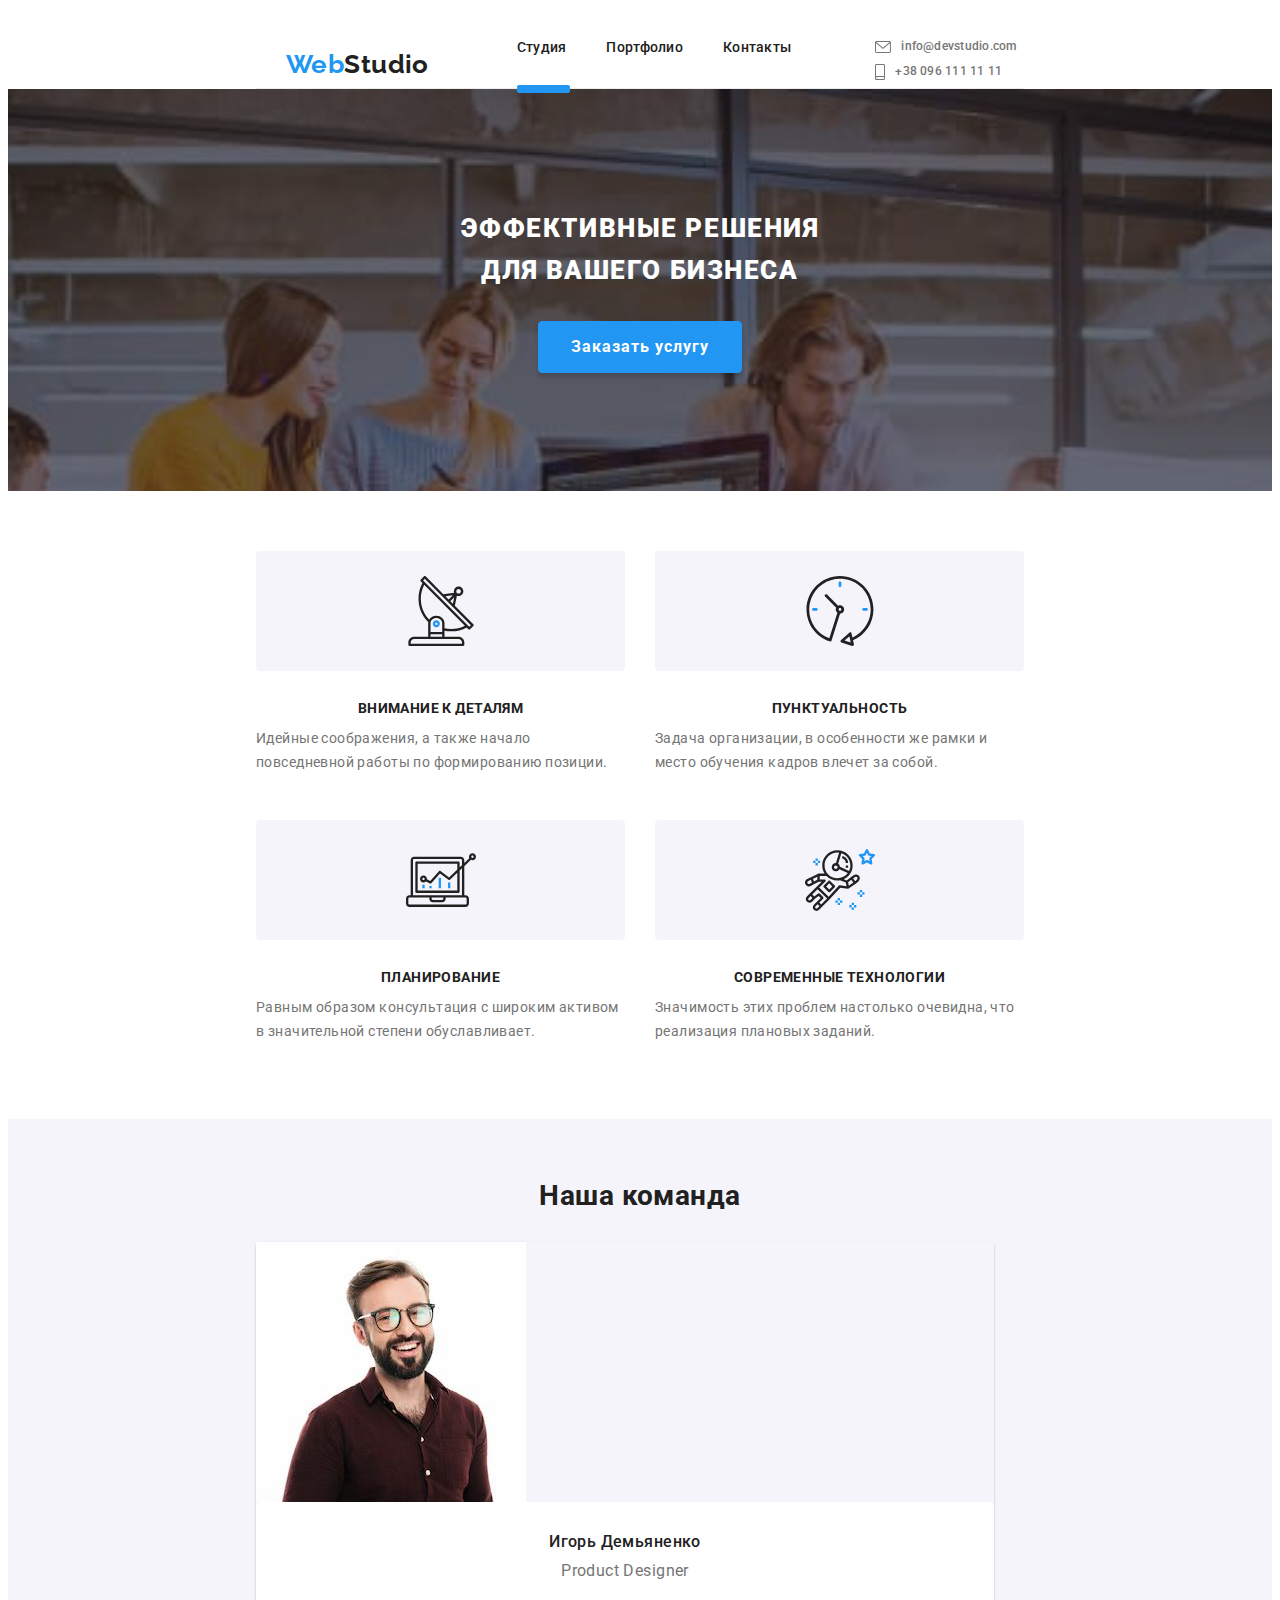
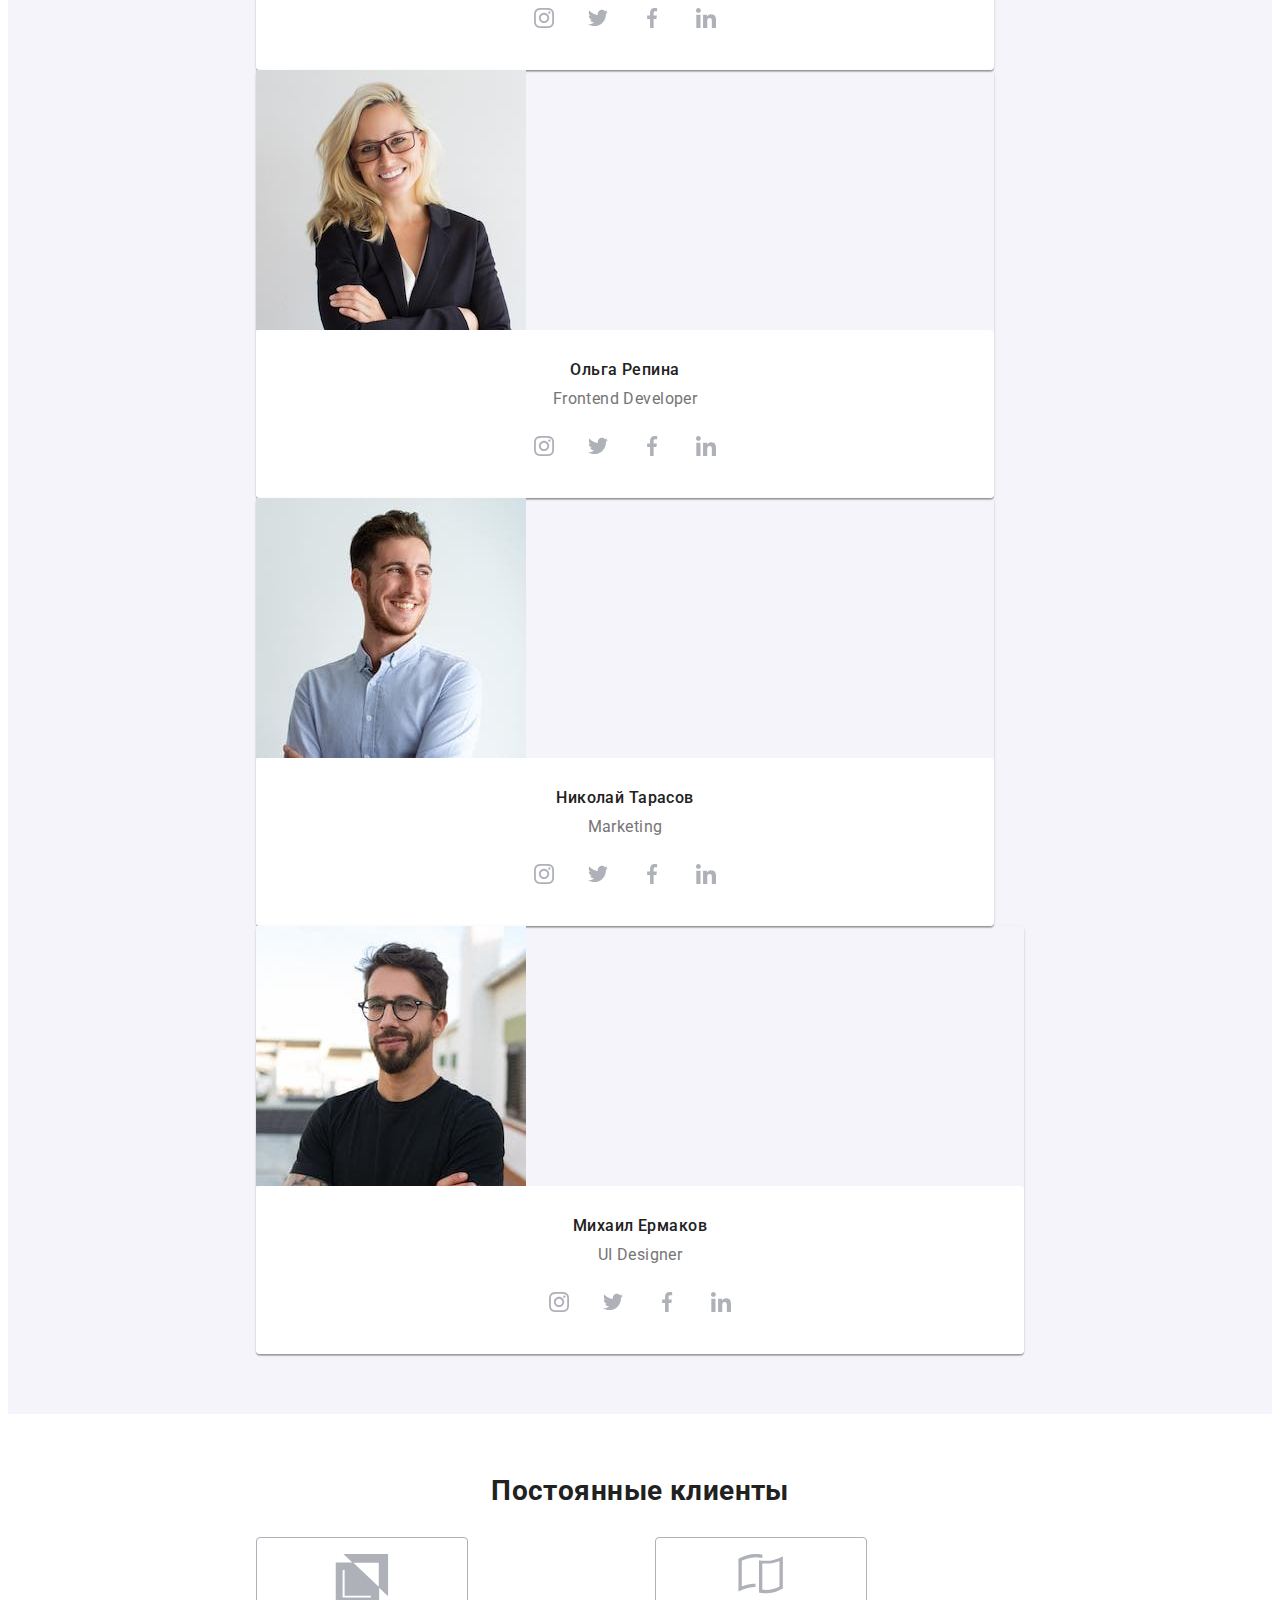
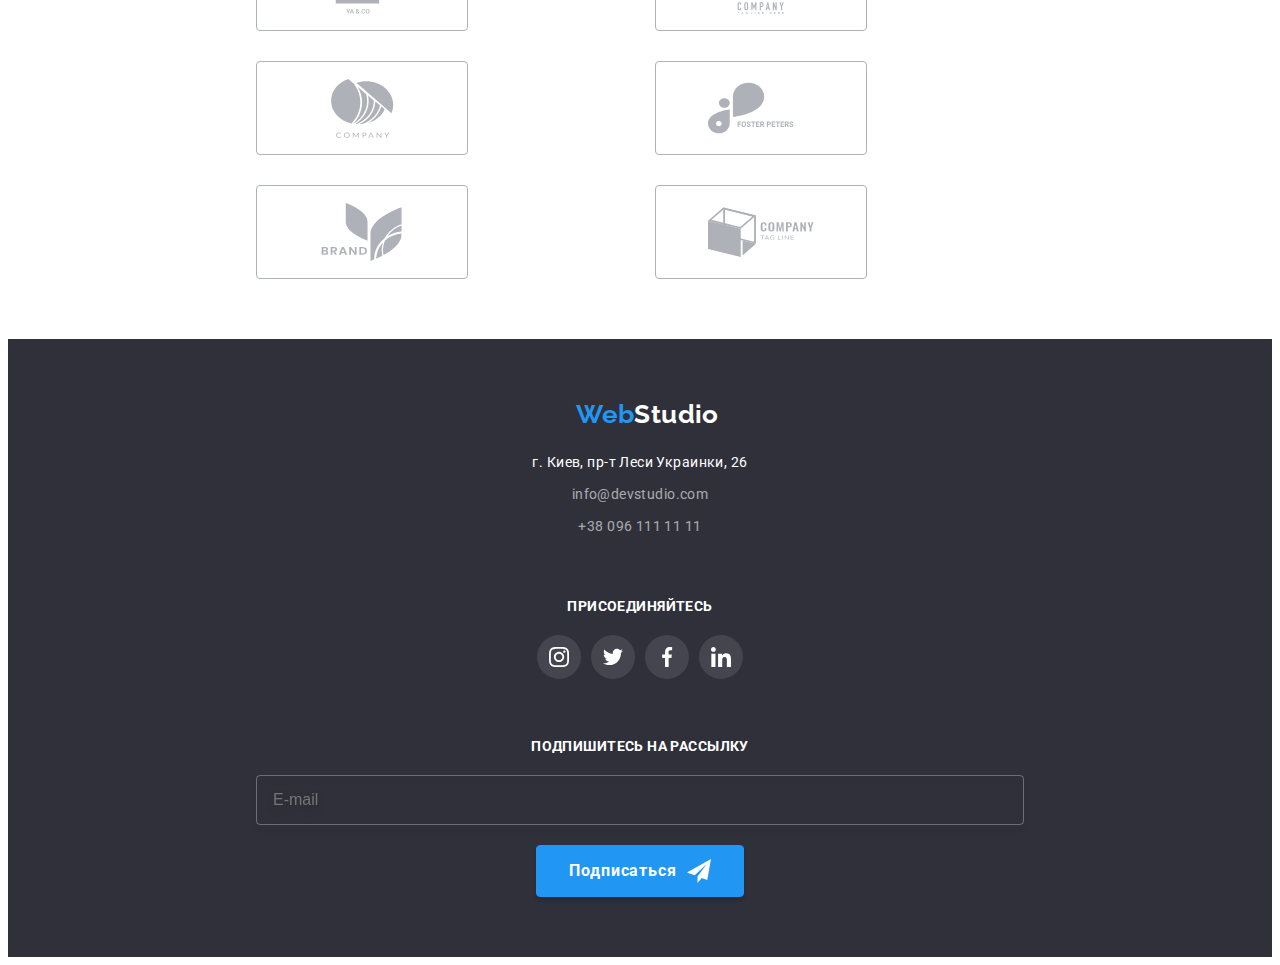
==== index.html @ 3ec4065a "version 1.0" ====
<!DOCTYPE html>
<html lang="ru">
  <head>
    <meta charset="UTF-8" />
    <meta http-equiv="X-UA-Compatible" content="IE=edge" />
    <meta name="viewport" content="width=device-width, initial-scale=1.0" />
    <title>Document</title>
    <link rel="preconnect" href="https://fonts.googleapis.com" />
    <link rel="preconnect" href="https://fonts.gstatic.com" crossorigin />
    <link
      href="https://fonts.googleapis.com/css2?family=Raleway:wght@700&family=Roboto:wght@400;500;700;900&display=swap"
      rel="stylesheet"
    />
    <link
      rel="stylesheet"
      href="https://cdnjs.cloudflare.com/ajax/libs/modern-normalize/1.1.0/modern-normalize.min.css"
      integrity="sha512-wpPYUAdjBVSE4KJnH1VR1HeZfpl1ub8YT/NKx4PuQ5NmX2tKuGu6U/JRp5y+Y8XG2tV+wKQpNHVUX03MfMFn9Q=="
      crossorigin="anonymous"
      referrerpolicy="no-referrer"
    />
    <link rel="stylesheet" href="./css/main.min.css" />
  </head>
  <body>
    <header class="header">
      <div class="container header-container">
        <a data-menu-open>
          <svg class="heder-burger">
            <use href="./images/svg/symbol-defs.svg#icon-menu"></use>
          </svg>
        </a>

        <a class="logo link" href="./"><span class="logo__color">Web</span>Studio</a>
        <div class="menu-mobile is-hidden" data-menu>
          <a data-menu-close>
            <svg class="mobile-close">
              <use href="./images/svg/symbol-defs.svg#icon-close-menu"></use>
            </svg>
          </a>

          <nav class="main-nav">
            <ul class="header-list list menu-phone__list">
              <li class="header-list__item">
                <a href="./index.html" class="header-list__link link current">Студия</a>
              </li>
              <li class="header-list__item">
                <a href="./portfolio.html" class="header-list__link link">Портфолио</a>
              </li>
              <li class="header-list__item">
                <a href="" class="header-list__link link">Контакты</a>
              </li>
            </ul>
          </nav>
          <div class="mobile-contact">
            <a href="mailto:info@devstudio.com" class="contact-mail link">
              <svg class="contact-mail__icon">
                <use href="./images/svg/symbol-defs.svg#envelope"></use>
              </svg>
              info@devstudio.com</a
            >
            <a href="tel:+380961111111" class="link contact-phone">
              <svg class="contact-phone__icon">
                <use href="./images/svg/symbol-defs.svg#smartphone"></use>
              </svg>
              +38 096 111 11 11</a
            >
          </div>
          <ul class="mobile-social">
            <li class="mobile-social__item list">
              <a href="" class="link mobile-social__link">Instagram</a>
            </li>
            <li class="mobile-social__item list">
              <a href="" class="link mobile-social__link">Twitter</a>
            </li>
            <li class="mobile-social__item list">
              <a href="" class="link mobile-social__link">Facebook</a>
            </li>
            <li class="mobile-social__item list">
              <a href="" class="link mobile-social__link">LinkedIn</a>
            </li>
          </ul>
        </div>
      </div>
    </header>
    <main>
      <section class="hero">
        <div class="hero__container">
          <div class="container">
            <h1 class="hero__title">
              Эффективные решения<br />
              для вашего бизнеса
            </h1>
            <button type="button" class="modal-btn" data-modal-open>Заказать услугу</button>
            <div class="overlay is-hidden" data-modal>
              <div class="modal">
                <a data-modal-close>
                  <svg class="modal__close-icon">
                    <use href="./images/svg/symbol-defs.svg#close"></use>
                  </svg>
                </a>
                <form class="modal-form">
                  <strong class="modal-form__title">Оставьте свои данные, мы вам перезвоним</strong>
                  <label class="modal-form__lable">
                    Имя
                    <span class="modal-form__area">
                      <input name="user_name" type="text" class="modal-form__input" />
                      <svg class="modal-form__icon">
                        <use href="./images/svg/symbol-defs.svg#person-black"></use>
                      </svg>
                    </span>
                  </label>
                  <label class="modal-form__lable">
                    Телефон
                    <span class="modal-form__area">
                      <input name="user_phone" type="tel" class="modal-form__input" />
                      <svg class="modal-form__icon">
                        <use href="./images/svg/symbol-defs.svg#phone-black"></use>
                      </svg>
                    </span>
                  </label>
                  <label class="modal-form__lable">
                    Почта
                    <span class="modal-form__area">
                      <input name="user_mail" type="email" class="modal-form__input" />
                      <svg class="modal-form__icon">
                        <use href="./images/svg/symbol-defs.svg#email-black"></use>
                      </svg>
                    </span>
                  </label>
                  <label class="modal-form__message-lable modal-form__lable">
                    Комментарий
                    <textarea
                      name="user_message"
                      class="modal-form__message modal-form__input"
                      placeholder="Введите текст"
                    ></textarea>
                  </label>
                  <label class="modal-form__chekbox-area">
                    <input type="checkbox" class="modal-form__chekbox visually-hidden" />
                    <span class="modal-form__chek"></span>
                    Соглашаюсь с рассылкой и принимаю&nbsp;
                    <a href="" class="modal-form__chekbox-link">Условия договора</a>
                  </label>
                  <button type="submit" class="modal-btn">Отправить</button>
                </form>
              </div>
            </div>
          </div>
        </div>
      </section>
      <section class="section section-features">
        <div class="container">
          <h2 class="visually-hidden">Наши достижения</h2>
          <ul class="list features">
            <li class="features__item">
              <div class="features__icon-container">
                <svg class="features__icon">
                  <use href="./images/svg/symbol-defs.svg#antenna"></use>
                </svg>
              </div>
              <h3 class="features__title">Внимание к деталям</h3>
              <p class="features__text">
                Идейные соображения, а также начало повседневной работы по формированию позиции.
              </p>
            </li>
            <li class="features__item">
              <div class="features__icon-container">
                <svg class="features__icon">
                  <use href="./images/svg/symbol-defs.svg#clock"></use>
                </svg>
              </div>
              <h3 class="features__title">Пунктуальность</h3>
              <p class="features__text">
                Задача организации, в особенности же рамки и место обучения кадров влечет за собой.
              </p>
            </li>
            <li class="features__item">
              <div class="features__icon-container">
                <svg class="features__icon">
                  <use href="./images/svg/symbol-defs.svg#diagram"></use>
                </svg>
              </div>
              <h3 class="features__title">Планирование</h3>
              <p class="features__text">
                Равным образом консультация с широким активом в значительной степени обуславливает.
              </p>
            </li>
            <li class="features__item">
              <div class="features__icon-container">
                <svg class="features__icon">
                  <use href="./images/svg/symbol-defs.svg#astronaut"></use>
                </svg>
              </div>
              <h3 class="features__title">Современные технологии</h3>
              <p class="features__text">
                Значимость этих проблем настолько очевидна, что реализация плановых заданий.
              </p>
            </li>
          </ul>
        </div>
      </section>
      <section class="preview-section section">
        <div class="container">
          <h2 class="sections-title">Чем мы занимаемся</h2>
          <ul class="list preview-list">
            <li class="preview-card">
              <img width="370" src="./images/img1.jpg" alt="фотография компьютера1" />
              <p class="preview-card__description">Десктопные приложения</p>
            </li>
            <li class="preview-card">
              <img width="370" src="./images/img2.jpg" alt="фотография компьютера2" />
              <p class="preview-card__description">Мобильные приложения</p>
            </li>
            <li class="preview-card">
              <img width="370" src="./images/img3.jpg" alt="фотография компьютера3" />
              <p class="preview-card__description">Дизайнерские решения</p>
            </li>
          </ul>
        </div>
      </section>
      <section class="team-section section">
        <h2 class="sections-title">Наша команда</h2>
        <ul class="list container team-list">
          <li class="team">
            <img width="270" src="./images/img-product-designer.jpg" alt="Игорь Демьяненко" />
            <div class="team__description">
              <p class="team__unit">Игорь Демьяненко</p>
              <p class="team__position" lang="en">Product Designer</p>
              <ul class="list social">
                <li class="social__item">
                  <a href="" class="social__link">
                    <svg class="social__icon">
                      <use href="./images/svg/symbol-defs.svg#instagram"></use>
                    </svg>
                  </a>
                </li>
                <li class="social__item">
                  <a href="" class="social__link">
                    <svg class="social__icon">
                      <use href="./images/svg/symbol-defs.svg#twitter"></use>
                    </svg>
                  </a>
                </li>
                <li class="social__item">
                  <a href="" class="social__link">
                    <svg class="social__icon">
                      <use href="./images/svg/symbol-defs.svg#facebook"></use>
                    </svg>
                  </a>
                </li>
                <li class="social__item">
                  <a href="" class="social__link">
                    <svg class="social__icon">
                      <use href="./images/svg/symbol-defs.svg#linkedin"></use>
                    </svg>
                  </a>
                </li>
              </ul>
            </div>
          </li>
          <li class="team">
            <img width="270" src="./images/img-frontend-developer.jpg" alt="Ольга Репинао" />
            <div class="team__description">
              <p class="team__unit">Ольга Репина</p>
              <p class="team__position" lang="en">Frontend Developer</p>
              <ul class="list social">
                <li class="social__item">
                  <a href="" class="social__link">
                    <svg class="social__icon">
                      <use href="./images/svg/symbol-defs.svg#instagram"></use>
                    </svg>
                  </a>
                </li>
                <li class="social__item">
                  <a href="" class="social__link">
                    <svg class="social__icon">
                      <use href="./images/svg/symbol-defs.svg#twitter"></use>
                    </svg>
                  </a>
                </li>
                <li class="social__item">
                  <a href="" class="social__link">
                    <svg class="social__icon">
                      <use href="./images/svg/symbol-defs.svg#facebook"></use>
                    </svg>
                  </a>
                </li>
                <li class="social__item">
                  <a href="" class="social__link">
                    <svg class="social__icon">
                      <use href="./images/svg/symbol-defs.svg#linkedin"></use>
                    </svg>
                  </a>
                </li>
              </ul>
            </div>
          </li>
          <li class="team">
            <img width="270" src="./images/img-mmarketing.jpg" alt="Николай Тарасов" />
            <div class="team__description">
              <p class="team__unit">Николай Тарасов</p>
              <p class="team__position" lang="en">Marketing</p>
              <ul class="list social">
                <li class="social__item">
                  <a href="" class="social__link">
                    <svg class="social__icon">
                      <use href="./images/svg/symbol-defs.svg#instagram"></use>
                    </svg>
                  </a>
                </li>
                <li class="social__item">
                  <a href="" class="social__link">
                    <svg class="social__icon">
                      <use href="./images/svg/symbol-defs.svg#twitter"></use>
                    </svg>
                  </a>
                </li>
                <li class="social__item">
                  <a href="" class="social__link">
                    <svg class="social__icon">
                      <use href="./images/svg/symbol-defs.svg#facebook"></use>
                    </svg>
                  </a>
                </li>
                <li class="social__item">
                  <a href="" class="social__link">
                    <svg class="social__icon">
                      <use href="./images/svg/symbol-defs.svg#linkedin"></use>
                    </svg>
                  </a>
                </li>
              </ul>
            </div>
          </li>
          <li class="team">
            <img width="270" src="./images/img-designer-ui.jpg" alt="Михаил Ермаков" />
            <div class="team__description">
              <p class="team__unit">Михаил Ермаков</p>
              <p class="team__position" lang="en">UI Designer</p>
              <ul class="list social">
                <li class="social__item">
                  <a href="" class="social__link">
                    <svg class="social__icon">
                      <use href="./images/svg/symbol-defs.svg#instagram"></use>
                    </svg>
                  </a>
                </li>
                <li class="social__item">
                  <a href="" class="social__link">
                    <svg class="social__icon">
                      <use href="./images/svg/symbol-defs.svg#twitter"></use>
                    </svg>
                  </a>
                </li>
                <li class="social__item">
                  <a href="" class="social__link">
                    <svg class="social__icon">
                      <use href="./images/svg/symbol-defs.svg#facebook"></use>
                    </svg>
                  </a>
                </li>
                <li class="social__item">
                  <a href="" class="social__link">
                    <svg class="social__icon">
                      <use href="./images/svg/symbol-defs.svg#linkedin"></use>
                    </svg>
                  </a>
                </li>
              </ul>
            </div>
          </li>
        </ul>
      </section>
      <section class="section">
        <div class="container">
          <h2 class="sections-title">Постоянные клиенты</h2>
          <ul class="list client-list">
            <li class="client">
              <a href="" class="client__link">
                <svg class="client__item">
                  <use href="./images/svg/symbol-defs.svg#company1"></use>
                </svg>
              </a>
            </li>
            <li class="client">
              <a href="" class="client__link">
                <svg class="client__item">
                  <use href="./images/svg/symbol-defs.svg#company2"></use>
                </svg>
              </a>
            </li>
            <li class="client">
              <a href="" class="client__link">
                <svg class="client__item">
                  <use href="./images/svg/symbol-defs.svg#company3"></use>
                </svg>
              </a>
            </li>
            <li class="client">
              <a href="" class="client__link">
                <svg class="client__item">
                  <use href="./images/svg/symbol-defs.svg#company4"></use>
                </svg>
              </a>
            </li>
            <li class="client">
              <a href="" class="client__link">
                <svg class="client__item">
                  <use href="./images/svg/symbol-defs.svg#company5"></use>
                </svg>
              </a>
            </li>
            <li class="client">
              <a href="" class="client__link">
                <svg class="client__item">
                  <use href="./images/svg/symbol-defs.svg#company6"></use>
                </svg>
              </a>
            </li>
          </ul>
        </div>
      </section>
    </main>
    <footer class="footer">
      <div class="container footer__container">
        <div class="footer-contacts">
          <a class="link logo footer_logo" href="./"><span class="logo__color">Web</span>Studio</a>
          <p class="address">г. Киев, пр-т Леси Украинки, 26</p>
          <ul class="footer-list">
            <li class="list">
              <a class="link footer-list__contact" href="mailto:info@devstudio.com"
                >info@devstudio.com</a
              >
            </li>
            <li class="list">
              <a class="link footer-list__contact" href="tel:+380961111111">+38 096 111 11 11</a>
            </li>
          </ul>
        </div>
        <div class="footer-social">
          <h3 class="footer-social__title">Присоединяйтесь</h3>
          <ul class="list social">
            <li class="social__item">
              <a href="" class="social__link social__link_footer">
                <svg class="social__icon">
                  <use href="./images/svg/symbol-defs.svg#instagram"></use>
                </svg>
              </a>
            </li>
            <li class="social__item">
              <a href="" class="social__link social__link_footer">
                <svg class="social__icon">
                  <use href="./images/svg/symbol-defs.svg#twitter"></use>
                </svg>
              </a>
            </li>
            <li class="social__item">
              <a href="" class="social__link social__link_footer">
                <svg class="social__icon">
                  <use href="./images/svg/symbol-defs.svg#facebook"></use>
                </svg>
              </a>
            </li>
            <li class="social__item">
              <a href="" class="social__link social__link_footer">
                <svg class="social__icon">
                  <use href="./images/svg/symbol-defs.svg#linkedin"></use>
                </svg>
              </a>
            </li>
          </ul>
        </div>
        <form class="footer-form">
          <strong class="footer-form__title">Подпишитесь на рассылку</strong>
          <div class="footer-form__input-btn">
            <input type="email" class="footer-form__input" placeholder="E-mail" />
            <div class="footer-form__btn">
              <button type="submit" class="footer-btn">
                Подписаться
                <svg class="footer-btn__icon-send">
                  <use href="./images/svg/symbol-defs.svg#icon-send"></use>
                </svg>
              </button>
            </div>
          </div>
        </form>
      </div>
    </footer>
    <script src="./js/modal.js"></script>
    <script src="./js/menu.js"></script>
  </body>
</html>
---- css/main.min.css ----
:root{--bg-btn: #f5f4fa;--bg-dark: #2f303a;--accent-text-color: #2196f3;--header-text-color: #212121;--main-text-color: #757575;--lite-text-one: #ffffff;--lite-text-second: rgba(255, 255, 255, 0.6);--background-overlay: rgba(0, 0, 0, 0.2);--border-color: #eeeeee;--border-color-header: #ececec;--social-and-client: #afb1b8;--main-font-family: 'Roboto', sans-serif;--logo-font-family: 'Raleway', sans-serif}.visually-hidden{position:absolute;width:1px;height:1px;margin:-1px;padding:0;overflow:hidden;border:0;clip:rect(0 0 0 0)}.container{max-width:480px;padding-left:15px;padding-right:15px;margin-left:auto;margin-right:auto}@media screen and (min-width: 768px){.container{max-width:768px}}body{font-family:'Roboto', sans-serif;color:var(--header-text-color);letter-spacing:0.03em;font-size:14px;background-color:var(--lite-text-one)}.list{list-style:none}.link{text-decoration:none}h1,h2,h3,h4,p{margin-top:0px;margin-bottom:0px}ul{margin-top:0px;margin-bottom:0px;padding-left:0px}img{display:block;max-width:100%;height:auto}.section{padding-top:60px;padding-bottom:60px}.logo{font-family:var(--logo-font-family);font-style:normal;font-weight:700;font-size:24px;line-height:1.16;color:var(--header-text-color);margin-left:15px}.logo__color{color:var(--accent-text-color)}@media screen and (min-width: 1024px){.logo{font-size:26px;line-height:1.19}}@media screen and (max-width: 767px){.is-hidden{opacity:0;pointer-events:none}}.overlay.is-hidden{opacity:0;pointer-events:none}.overlay{position:fixed;top:0;left:0;width:100vw;height:100vh;padding-left:15px;padding-right:15px;background-color:var(--background-overlay);transition:opacity 500ms cubic-bezier(0.4, 0, 0.2, 1);z-index:1}.modal{position:absolute;top:50%;left:50%;transform:translate(-50%, -50%);min-width:450px;height:auto;background-color:var(--lite-text-one);box-shadow:0px 1px 3px rgba(0,0,0,0.12),0px 1px 1px rgba(0,0,0,0.14),0px 2px 1px rgba(0,0,0,0.2);border-radius:4px}.modal__close-icon{display:block;position:absolute;top:8px;right:8px;width:30px;height:30px}.modal__close-icon:hover,.modal__close-icon:focus{fill:var(--accent-text-color)}.modal-form{flex-basis:450px;padding:40px;display:flex;flex-direction:column;align-items:flex-start}.modal-form__title{font-weight:700;font-size:20px;line-height:1.15;margin-bottom:12px;text-align:center}.modal-form__lable{display:block;text-align:start;width:100%;font-size:12px;line-height:1.17;letter-spacing:0.01em;margin-bottom:10px;color:var(--main-text-color)}.modal-form__input{width:100%;height:40px;margin-top:4px;padding-left:42px;border:1px solid rgba(33,33,33,0.2);box-sizing:border-box;border-radius:4px;outline:none}.modal-form__input:hover,.modal-form__input:focus{border:1px solid var(--accent-text-color)}.modal-form__message-lable{margin-bottom:20px}.modal-form__message{width:100%;height:120px;resize:none;padding:12px 16px}.modal-form__chekbox-area{display:flex;align-items:center;font-size:12px;line-height:1.71;color:var(--main-text-color);margin-bottom:30px}.modal-form__chekbox-link{color:var(--accent-text-color)}.modal-form__area{position:relative}.modal-form__icon{width:18px;height:18px;position:absolute;top:50%;left:12px;transform:translateY(-50%)}.modal-form__input:hover+.modal-form__icon,.modal-form__input:focus+.modal-form__icon{fill:var(--accent-text-color)}.modal-form__chek{display:inline-block;margin-right:7px;width:16px;height:15px;background-image:url(../images/svg/chek-square.svg)}.modal-form__chekbox:checked ~ .modal-form__chek{display:inline-block;background-image:url(../images/svg/check.svg)}.social{display:flex;width:206px;height:44px;margin:0 auto;justify-content:space-between;align-items:center}.social__icon{width:20px;height:20px}.social__link{display:flex;justify-content:center;align-items:center;border-radius:50%;width:44px;height:44px;fill:var(--social-and-client);transition:fill 250ms cubic-bezier(0.4, 0, 0.2, 1),background-color 250ms cubic-bezier(0.4, 0, 0.2, 1)}.social__link:hover,.social__link:focus{fill:var(--lite-text-one);background-color:var(--accent-text-color)}.hero__title{font-weight:900;font-size:26px;line-height:1.62;letter-spacing:0.06em;text-transform:uppercase;color:var(--lite-text-one);margin-bottom:30px}.sections-title{font-weight:700;font-size:28px;line-height:1.18;text-align:center;margin-bottom:30px}@media screen and (max-width: 768px){.menu-mobile{position:absolute;top:0;left:0;width:100vw;height:100vh;background-color:#fff;z-index:5;padding:48px 40px}}.header-list__item{font-size:40px;line-height:1.16;letter-spacing:0.02em;font-weight:500}.header-list__item:not(:last-child){margin-bottom:32px}.link{color:var(--header-text-color)}.main-nav{margin-bottom:300px}.mobile-contact{display:flex;flex-direction:column}.contact-phone{font-weight:500;font-size:34px;line-height:1.18;letter-spacing:0.02em;color:var(--accent-text-color);margin-bottom:32px;order:1}.contact-phone__icon{display:none}.contact-mail{font-weight:500;font-size:24px;line-height:1.17;letter-spacing:0.02em;color:var(--main-text-color);margin-bottom:64px;order:2}.contact-mail__icon{display:none}.mobile-social{display:flex}.mobile-social__link{font-style:normal;font-weight:500;font-size:18px;line-height:1.22;letter-spacing:0.02em;color:var(--accent-text-color)}.mobile-social__item:not(:last-child){margin-right:10px}.mobile-social__item:not(:last-child)::after{content:"";width:22px;height:0px;border-right:1px solid rgba(33,33,33,0.2);margin-left:10px}.mobile-close{position:absolute;width:30px;height:30px;top:8px;right:8px}.mobile-close:focus,.mobile-close:hover{fill:var(--accent-text-color)}@media screen and (min-width: 768px){.mobile-close{display:none}}.header-container{position:relative;height:100%}.header{display:block;max-width:480px;margin:0 auto;position:relative;border-bottom:1px solid var(--border-color-header)}@media screen and (min-width: 768px){.header{max-width:768px;height:80px}}.heder-burger{position:absolute;width:40px;height:40px;right:15px;top:10px}.heder-burger:focus,.heder-burger:hover{fill:var(--accent-text-color)}@media screen and (min-width: 768px){.heder-burger{display:none}}.contact-mail__icon{width:16px;height:12px;margin-right:10px;fill:currentColor}.contact-phone__icon{width:10px;height:16px;margin-right:10px;fill:currentColor}.header-container{padding-top:16px;padding-bottom:16px}@media screen and (min-width: 768px){.header-container{display:flex;align-items:center}.header-list{display:flex}.header-list__item{position:relative}.header-list__item:not(:last-child){margin-right:50px}.contact-mail{margin-left:auto;display:flex;align-items:baseline}.current{color:var(--accent-text-color)}.current::after{content:'';position:absolute;display:block;border:2px solid var(--accent-text-color);background-color:var(--accent-text-color);border-radius:2px;width:100%;height:4px;margin-top:29px}}@media screen and (min-width: 768px){.main-nav{display:flex;align-items:center;margin-bottom:0px;margin-right:84px}.header-list__item{font-size:14px;line-height:1.14;letter-spacing:0.02em;font-weight:500}.header-list__item:not(:last-child){margin-right:40px}.link{color:var(--header-text-color)}.mobile-contact{display:block;flex-direction:row}.menu-mobile{display:flex;margin-left:88px}.contact-phone{display:flex;align-items:center;font-weight:500;font-size:12px;line-height:1.17;letter-spacing:0.02em;color:var(--accent-text-color);padding:0px;margin-bottom:0px;order:2}.contact-phone__icon{display:block}.contact-mail{align-items:center;font-weight:500;font-size:12px;line-height:1.17;letter-spacing:0.02em;color:var(--main-text-color);padding:0px;margin-bottom:10px;order:1}.contact-mail__icon{display:block}.mobile-social{display:none}.mobile-close{position:absolute;width:30px;height:30px;top:8px;right:8px}.mobile-close:focus,.mobile-close:hover{fill:var(--accent-text-color)}}@media screen and (min-width: 768px) and (min-width: 767px){.mobile-close{display:none}}@media screen and (min-width: 768px){.header-container{position:relative;height:100%}.header-list__link,.contact-mail,.contact-phone{font-weight:500;line-height:1.14;letter-spacing:0.02em;color:var(--header-text-color);padding:0;transition:color 250ms cubic-bezier(0.4, 0, 0.2, 1)}.contact-mail,.contact-phone{color:var(--main-text-color)}}.header-list__link:hover,.header-list__link:focus,.contact-mail:hover,.contact-mail:focus,.contact-phone:hover,.contact-phone:focus{color:var(--accent-text-color)}.hero{background-color:var(--bg-dark);text-align:center}.hero__container{max-width:1600px;height:auto;margin:0 auto;background-image:linear-gradient(rgba(47,48,58,0.4), rgba(47,48,58,0.4)),url(../images/hero-mobile.jpg);background-size:cover;padding-top:118px;padding-bottom:118px}.modal-btn{box-sizing:border-box;min-width:200px;min-height:50px;font-family:inherit;font-weight:700;font-size:16px;line-height:1.87;letter-spacing:0.06em;color:var(--lite-text-one);background-color:var(--accent-text-color);cursor:pointer;margin-left:auto;margin-right:auto;padding:10px 32px;border:1px solid var(--accent-text-color);box-shadow:0px 4px 4px rgba(0,0,0,0.15);border-radius:4px;transition:transform 500ms cubic-bezier(0.4, 0, 0.2, 1)}.modal-btn:hover,.modal-btn:focus{transform:scale(1.05)}@media screen and (min-width: 768px){.list.features{display:flex;flex-wrap:wrap;margin:-15px}}.features__item:not(:last-child){margin-bottom:30px}@media screen and (min-width: 768px){.features__item{flex-basis:calc((100% - 60px) / 2);margin:15px}}.features__icon-container{height:120px;margin-bottom:30px;display:flex;justify-content:center;align-items:center;background-color:var(--bg-btn);border-radius:4px}.features__icon{max-width:70px;height:70px}.features__title{text-align:center;font-weight:700;font-size:14px;line-height:1.14;text-transform:uppercase;margin-bottom:10px}.features__text{font-weight:400;line-height:1.71;color:var(--main-text-color)}.preview-section{display:none}.team-section{background-color:var(--bg-btn)}.team{box-shadow:0px 2px 1px rgba(0,0,0,0.2),0px 1px 1px rgba(0,0,0,0.14),0px 1px 3px rgba(0,0,0,0.12);border-radius:4px}.team:not(:last-child){margin-right:30px}.team__description{background-color:var(--lite-text-one);padding-top:30px;padding-bottom:30px;border-bottom-left-radius:1px solid transparent;border-bottom-right-radius:1px solid transparent;border-radius:4px}.team__unit{font-weight:500;font-size:16px;line-height:1.19;text-align:center;margin-bottom:10px}.team__position{font-weight:400;font-size:16px;line-height:1.19;text-align:center;color:var(--main-text-color);margin-bottom:16px}.client-list{display:flex;flex-wrap:wrap;margin:-15px}.client{flex-basis:calc((100% - 30px * 2)/2);margin:15px}.client__link{display:flex;justify-content:center;align-items:center;max-width:210px;height:92px;border:1px solid var(--social-and-client);border-radius:4px;fill:var(--social-and-client);transition:fill 250ms cubic-bezier(0.4, 0, 0.2, 1),border-color 250ms cubic-bezier(0.4, 0, 0.2, 1)}.client__link:hover,.client__link:focus{fill:var(--accent-text-color);border-color:var(--accent-text-color)}.client__item{max-width:106px;max-height:60px}.footer{text-align:center;background-color:var(--bg-dark);color:var(--lite-text-one);font-weight:400;line-height:1.71;padding-top:60px;padding-bottom:60px}.address{font-style:normal;margin-bottom:8px;margin-top:20px}.footer_logo{color:var(--lite-text-one)}.footer-list__contact{color:var(--lite-text-second)}.footer-list__contact:hover,.footer-list__contact:focus{color:var(--accent-text-color)}.footer-contacts{margin-bottom:60px}.footer-social{margin-bottom:60px}.footer-list .list:not(:last-child){margin-bottom:8px}.footer-social__title{font-size:14px;font-weight:700;line-height:1.14;text-transform:uppercase;margin-bottom:20px}.social__link_footer{fill:var(--lite-text-one);background-color:rgba(255,255,255,0.1);transition:background-color 250ms cubic-bezier(0.4, 0, 0.2, 1)}.footer-form{width:auto}.footer-form__title{display:block;margin-bottom:20px;font-weight:700;font-size:14px;line-height:1.14;text-transform:uppercase;color:var(--lite-text-one)}.footer-form__input{margin-bottom:20px;font-size:16px;line-height:1.25;color:rgba(255,255,255,0.6);padding-left:16px;width:100%;height:50px;background-color:transparent;border:1px solid rgba(255,255,255,0.3);box-sizing:border-box;filter:drop-shadow(0px 4px 4px rgba(0,0,0,0.15));border-radius:4px;outline:none}.footer-form__input:hover,.footer-form__input:focus{border:1px solid var(--accent-text-color)}.footer-btn{margin:0 auto;display:flex;align-items:center;box-sizing:border-box;min-width:200px;min-height:50px;font-family:inherit;font-weight:700;font-size:16px;line-height:1.88;letter-spacing:0.06em;color:var(--lite-text-one);background-color:var(--accent-text-color);cursor:pointer;padding:10px 32px;border:1px solid var(--accent-text-color);box-shadow:0px 4px 4px rgba(0,0,0,0.15);border-radius:4px;transition:transform 500ms cubic-bezier(0.4, 0, 0.2, 1)}.footer-btn:hover,.footer-btn:focus{transform:scale(1.05)}.footer-btn__icon-send{width:24px;height:24px;margin-left:10px}.btn-select{font-family:inherit;font-weight:500;font-size:16px;line-height:1.62;text-align:center;color:var(--header-text-color);background-color:var(--bg-btn);cursor:pointer;border:1px solid transparent;border-radius:4px;padding:6px 22px;transition-property:background-color;transition-duration:250ms;transition-timing-function:cubic-bezier(0.4, 0, 0.2, 1)}.btn-select:hover,.btn-select:focus{color:var(--lite-text-one);background-color:var(--accent-text-color);box-shadow:0px 3px 1px rgba(0,0,0,0.1),0px 1px 2px rgba(0,0,0,0.08),0px 2px 2px rgba(0,0,0,0.12)}.btn-select-list{justify-content:flex-start;display:flex;flex-wrap:wrap;margin-bottom:40px}.btn-select-list__item{margin-bottom:15px}.btn-select-list__item:not(:last-child){margin-right:8px}.examples-card{margin-bottom:30px}.examples-card__title{font-weight:700;font-size:18px;line-height:2;letter-spacing:0.06em}.examples-card__subtitle{font-weight:400;font-size:16px;line-height:1.87;color:var(--main-text-color)}.examples-card__link{display:block;color:var(--header-text-color)}.examples-card__link:hover,.examples-card__link:focus{box-shadow:0px 1px 1px rgba(0,0,0,0.12),0px 4px 4px rgba(0,0,0,0.06),1px 4px 6px rgba(0,0,0,0.16)}.examples-card__description{padding-top:20px;padding-bottom:20px;padding-left:24px;padding-right:24px;border:1px solid var(--border-color)}.backdrop{position:relative;overflow:hidden}.backdrop__text{position:absolute;top:0;display:flex;justify-content:center;align-items:center;padding:0 24px;width:100%;height:100%;background-color:rgba(33,150,243,0.9);color:var(--lite-text-one);font-size:18px;line-height:1.56em;transform:translateY(100%);transition:transform 250ms cubic-bezier(0.4, 0, 0.2, 1)}.examples-card__link:hover .backdrop__text,.examples-card__link:focus .backdrop__text{transform:translateY(0)}
/*# sourceMappingURL=main.min.css.map */
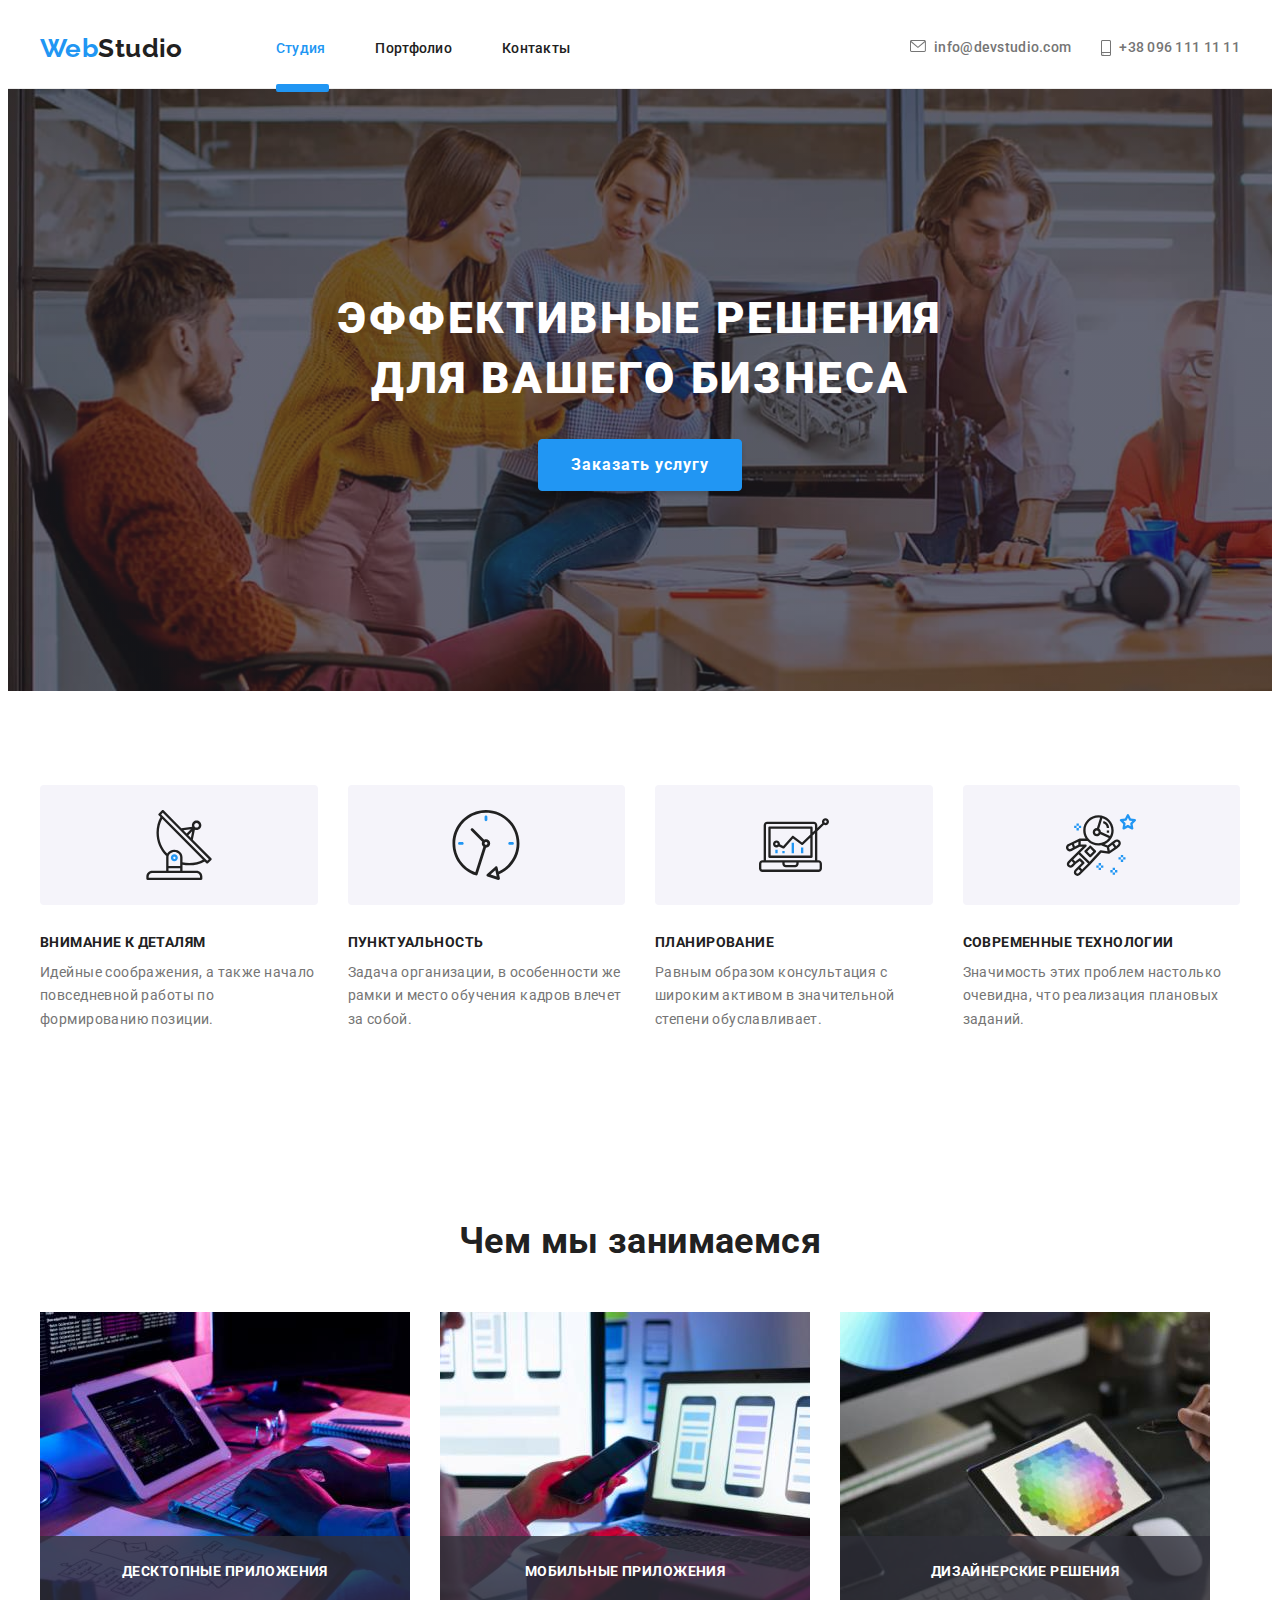
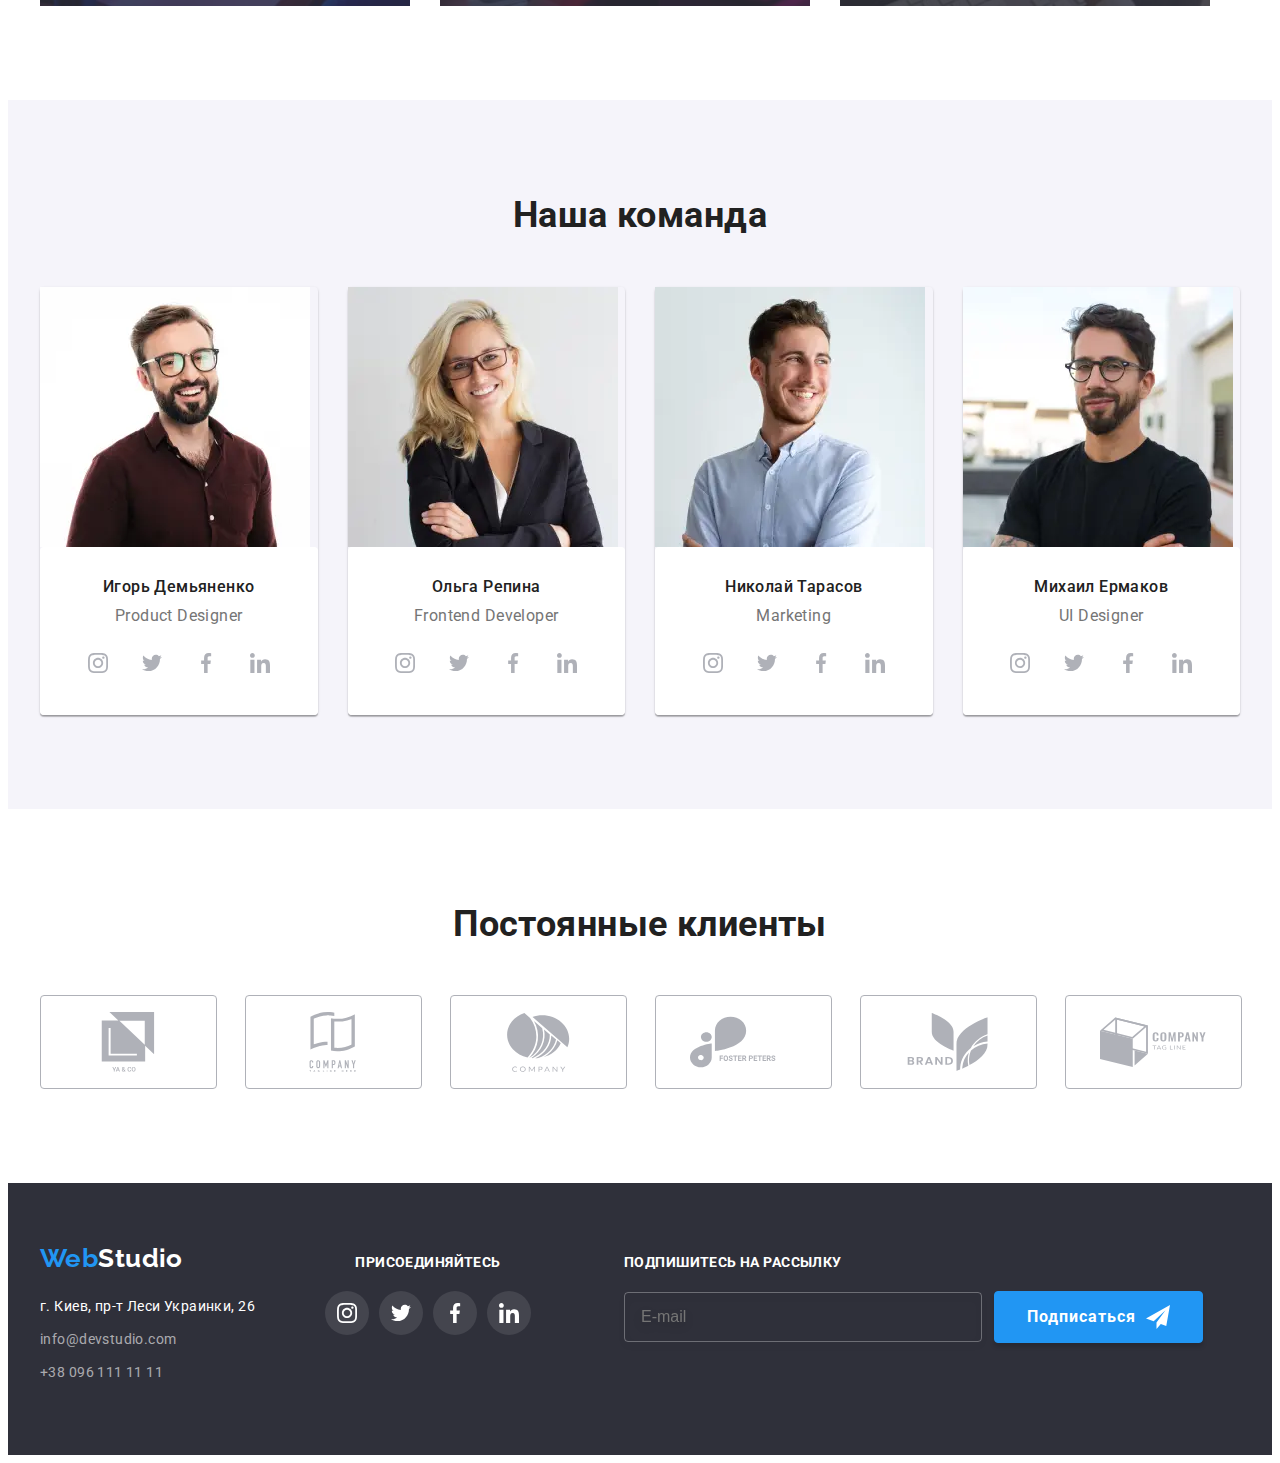
==== commit 60153baf: "version 1.1" ====
--- a/index.html
+++ b/index.html
@@ -19,69 +19,96 @@
       referrerpolicy="no-referrer"
     />
     <link rel="stylesheet" href="./css/main.min.css" />
+    <link rel="stylesheet" href="./css/styles.css" />
   </head>
   <body>
+    <!-- HEADER -->
+
     <header class="header">
-      <div class="container header-container">
-        <a data-menu-open>
-          <svg class="heder-burger">
+      <div class="container header__container">
+        <nav class="main-nav">
+          <a class="logo link" href="./"><span class="logo__color">Web</span>Studio</a>
+          <ul class="header-list list">
+            <li class="header-list__item">
+              <a href="./index.html" class="header-list__link link current">Студия</a>
+            </li>
+            <li class="header-list__item">
+              <a href="./portfolio.html" class="header-list__link link">Портфолио</a>
+            </li>
+            <li class="header-list__item">
+              <a href="" class="header-list__link link">Контакты</a>
+            </li>
+          </ul>
+        </nav>
+        <div class="header-contact">
+          <a href="mailto:info@devstudio.com" class="contact-mail link">
+            <svg class="contact-mail__icon">
+              <use href="./images/svg/symbol-defs.svg#envelope"></use>
+            </svg>
+            info@devstudio.com</a
+          >
+          <a href="tel:+380961111111" class="link contact-phone">
+            <svg class="contact-phone__icon">
+              <use href="./images/svg/symbol-defs.svg#smartphone"></use>
+            </svg>
+            +38 096 111 11 11</a
+          >
+        </div>
+        <button type="button" class="header__burger-btn" data-menu-open>
+          <svg class="header__burger-icon" width="40px" height="40px">
             <use href="./images/svg/symbol-defs.svg#icon-menu"></use>
           </svg>
-        </a>
-
-        <a class="logo link" href="./"><span class="logo__color">Web</span>Studio</a>
-        <div class="menu-mobile is-hidden" data-menu>
-          <a data-menu-close>
-            <svg class="mobile-close">
-              <use href="./images/svg/symbol-defs.svg#icon-close-menu"></use>
-            </svg>
-          </a>
-
-          <nav class="main-nav">
-            <ul class="header-list list menu-phone__list">
-              <li class="header-list__item">
-                <a href="./index.html" class="header-list__link link current">Студия</a>
+        </button>
+
+        <!-- MOBILE MENU -->
+
+        <div class="mobile-menu is-hidden" data-menu>
+          <div class="mobile-menu__container">
+            <button type="button" class="mobile-menu__btn">
+              <svg class="mobile-menu__close" width="40" height="40" data-menu-close>
+                <use href="./images/svg/symbol-defs.svg#icon-close-menu"></use>
+              </svg>
+            </button>
+
+            <ul class="mobile-menu__nav-list list">
+              <li class="mobile-menu__nav-item">
+                <a href="./index.html" class="mobile-menu__link link mobile-menu__link-current"
+                  >Студия</a
+                >
               </li>
-              <li class="header-list__item">
-                <a href="./portfolio.html" class="header-list__link link">Портфолио</a>
+              <li class="mobile-menu__nav-item">
+                <a href="./portfolio.html" class="mobile-menu__link link">Портфолио</a>
               </li>
-              <li class="header-list__item">
-                <a href="" class="header-list__link link">Контакты</a>
+              <li class="mobile-menu__nav-item">
+                <a href="" class="mobile-menu__link link">Контакты</a>
               </li>
             </ul>
-          </nav>
-          <div class="mobile-contact">
-            <a href="mailto:info@devstudio.com" class="contact-mail link">
-              <svg class="contact-mail__icon">
-                <use href="./images/svg/symbol-defs.svg#envelope"></use>
-              </svg>
+            <a href="tel:+380961111111" class="link mobile-menu-phone"> +38 096 111 11 11</a>
+            <a href="mailto:info@devstudio.com" class="mobile-menu-mail link">
               info@devstudio.com</a
             >
-            <a href="tel:+380961111111" class="link contact-phone">
-              <svg class="contact-phone__icon">
-                <use href="./images/svg/symbol-defs.svg#smartphone"></use>
-              </svg>
-              +38 096 111 11 11</a
-            >
+
+            <ul class="mobile-social">
+              <li class="mobile-social__item list">
+                <a href="" class="link mobile-social__link">Instagram</a>
+              </li>
+              <li class="mobile-social__item list">
+                <a href="" class="link mobile-social__link">Twitter</a>
+              </li>
+              <li class="mobile-social__item list">
+                <a href="" class="link mobile-social__link">Facebook</a>
+              </li>
+              <li class="mobile-social__item list">
+                <a href="" class="link mobile-social__link">LinkedIn</a>
+              </li>
+            </ul>
           </div>
-          <ul class="mobile-social">
-            <li class="mobile-social__item list">
-              <a href="" class="link mobile-social__link">Instagram</a>
-            </li>
-            <li class="mobile-social__item list">
-              <a href="" class="link mobile-social__link">Twitter</a>
-            </li>
-            <li class="mobile-social__item list">
-              <a href="" class="link mobile-social__link">Facebook</a>
-            </li>
-            <li class="mobile-social__item list">
-              <a href="" class="link mobile-social__link">LinkedIn</a>
-            </li>
-          </ul>
         </div>
       </div>
     </header>
     <main>
+      <!-- HERO -->
+
       <section class="hero">
         <div class="hero__container">
           <div class="container">
@@ -97,6 +124,9 @@
                     <use href="./images/svg/symbol-defs.svg#close"></use>
                   </svg>
                 </a>
+
+                <!-- MODAL FORM -->
+
                 <form class="modal-form">
                   <strong class="modal-form__title">Оставьте свои данные, мы вам перезвоним</strong>
                   <label class="modal-form__lable">
@@ -147,11 +177,14 @@
           </div>
         </div>
       </section>
+
+      <!-- FEATURES -->
+
       <section class="section section-features">
         <div class="container">
           <h2 class="visually-hidden">Наши достижения</h2>
           <ul class="list features">
-            <li class="features__item">
+            <li class="features__item features__item_position">
               <div class="features__icon-container">
                 <svg class="features__icon">
                   <use href="./images/svg/symbol-defs.svg#antenna"></use>
@@ -162,7 +195,7 @@
                 Идейные соображения, а также начало повседневной работы по формированию позиции.
               </p>
             </li>
-            <li class="features__item">
+            <li class="features__item features__item_position">
               <div class="features__icon-container">
                 <svg class="features__icon">
                   <use href="./images/svg/symbol-defs.svg#clock"></use>
@@ -173,7 +206,7 @@
                 Задача организации, в особенности же рамки и место обучения кадров влечет за собой.
               </p>
             </li>
-            <li class="features__item">
+            <li class="features__item features__item_position">
               <div class="features__icon-container">
                 <svg class="features__icon">
                   <use href="./images/svg/symbol-defs.svg#diagram"></use>
@@ -184,7 +217,7 @@
                 Равным образом консультация с широким активом в значительной степени обуславливает.
               </p>
             </li>
-            <li class="features__item">
+            <li class="features__item features__item_position">
               <div class="features__icon-container">
                 <svg class="features__icon">
                   <use href="./images/svg/symbol-defs.svg#astronaut"></use>
@@ -198,6 +231,9 @@
           </ul>
         </div>
       </section>
+
+      <!-- PREVIEW -->
+
       <section class="preview-section section">
         <div class="container">
           <h2 class="sections-title">Чем мы занимаемся</h2>
@@ -217,159 +253,363 @@
           </ul>
         </div>
       </section>
+
+      <!-- TEAM -->
+
       <section class="team-section section">
-        <h2 class="sections-title">Наша команда</h2>
-        <ul class="list container team-list">
-          <li class="team">
-            <img width="270" src="./images/img-product-designer.jpg" alt="Игорь Демьяненко" />
-            <div class="team__description">
-              <p class="team__unit">Игорь Демьяненко</p>
-              <p class="team__position" lang="en">Product Designer</p>
-              <ul class="list social">
-                <li class="social__item">
-                  <a href="" class="social__link">
-                    <svg class="social__icon">
-                      <use href="./images/svg/symbol-defs.svg#instagram"></use>
-                    </svg>
-                  </a>
-                </li>
-                <li class="social__item">
-                  <a href="" class="social__link">
-                    <svg class="social__icon">
-                      <use href="./images/svg/symbol-defs.svg#twitter"></use>
-                    </svg>
-                  </a>
-                </li>
-                <li class="social__item">
-                  <a href="" class="social__link">
-                    <svg class="social__icon">
-                      <use href="./images/svg/symbol-defs.svg#facebook"></use>
-                    </svg>
-                  </a>
-                </li>
-                <li class="social__item">
-                  <a href="" class="social__link">
-                    <svg class="social__icon">
-                      <use href="./images/svg/symbol-defs.svg#linkedin"></use>
-                    </svg>
-                  </a>
-                </li>
-              </ul>
-            </div>
-          </li>
-          <li class="team">
-            <img width="270" src="./images/img-frontend-developer.jpg" alt="Ольга Репинао" />
-            <div class="team__description">
-              <p class="team__unit">Ольга Репина</p>
-              <p class="team__position" lang="en">Frontend Developer</p>
-              <ul class="list social">
-                <li class="social__item">
-                  <a href="" class="social__link">
-                    <svg class="social__icon">
-                      <use href="./images/svg/symbol-defs.svg#instagram"></use>
-                    </svg>
-                  </a>
-                </li>
-                <li class="social__item">
-                  <a href="" class="social__link">
-                    <svg class="social__icon">
-                      <use href="./images/svg/symbol-defs.svg#twitter"></use>
-                    </svg>
-                  </a>
-                </li>
-                <li class="social__item">
-                  <a href="" class="social__link">
-                    <svg class="social__icon">
-                      <use href="./images/svg/symbol-defs.svg#facebook"></use>
-                    </svg>
-                  </a>
-                </li>
-                <li class="social__item">
-                  <a href="" class="social__link">
-                    <svg class="social__icon">
-                      <use href="./images/svg/symbol-defs.svg#linkedin"></use>
-                    </svg>
-                  </a>
-                </li>
-              </ul>
-            </div>
-          </li>
-          <li class="team">
-            <img width="270" src="./images/img-mmarketing.jpg" alt="Николай Тарасов" />
-            <div class="team__description">
-              <p class="team__unit">Николай Тарасов</p>
-              <p class="team__position" lang="en">Marketing</p>
-              <ul class="list social">
-                <li class="social__item">
-                  <a href="" class="social__link">
-                    <svg class="social__icon">
-                      <use href="./images/svg/symbol-defs.svg#instagram"></use>
-                    </svg>
-                  </a>
-                </li>
-                <li class="social__item">
-                  <a href="" class="social__link">
-                    <svg class="social__icon">
-                      <use href="./images/svg/symbol-defs.svg#twitter"></use>
-                    </svg>
-                  </a>
-                </li>
-                <li class="social__item">
-                  <a href="" class="social__link">
-                    <svg class="social__icon">
-                      <use href="./images/svg/symbol-defs.svg#facebook"></use>
-                    </svg>
-                  </a>
-                </li>
-                <li class="social__item">
-                  <a href="" class="social__link">
-                    <svg class="social__icon">
-                      <use href="./images/svg/symbol-defs.svg#linkedin"></use>
-                    </svg>
-                  </a>
-                </li>
-              </ul>
-            </div>
-          </li>
-          <li class="team">
-            <img width="270" src="./images/img-designer-ui.jpg" alt="Михаил Ермаков" />
-            <div class="team__description">
-              <p class="team__unit">Михаил Ермаков</p>
-              <p class="team__position" lang="en">UI Designer</p>
-              <ul class="list social">
-                <li class="social__item">
-                  <a href="" class="social__link">
-                    <svg class="social__icon">
-                      <use href="./images/svg/symbol-defs.svg#instagram"></use>
-                    </svg>
-                  </a>
-                </li>
-                <li class="social__item">
-                  <a href="" class="social__link">
-                    <svg class="social__icon">
-                      <use href="./images/svg/symbol-defs.svg#twitter"></use>
-                    </svg>
-                  </a>
-                </li>
-                <li class="social__item">
-                  <a href="" class="social__link">
-                    <svg class="social__icon">
-                      <use href="./images/svg/symbol-defs.svg#facebook"></use>
-                    </svg>
-                  </a>
-                </li>
-                <li class="social__item">
-                  <a href="" class="social__link">
-                    <svg class="social__icon">
-                      <use href="./images/svg/symbol-defs.svg#linkedin"></use>
-                    </svg>
-                  </a>
-                </li>
-              </ul>
-            </div>
-          </li>
-        </ul>
+        <div class="container">
+          <h2 class="sections-title">Наша команда</h2>
+          <ul class="list team-list">
+            <li class="team">
+              <picture>
+                <source
+                  srcset="
+                    ./images/desktop/team-desktop1.webp    1x,
+                    ./images/desktop/team-desktop1@2x.webp 2x
+                  "
+                  media="(min-width: 1200px)"
+                  type="image/webp"
+                />
+                <source
+                  srcset="
+                    ./images/desktop/team-desktop1.jpg    1x,
+                    ./images/desktop/team-desktop1@2x.jpg 2x
+                  "
+                  media="(min-width: 1200px)"
+                />
+
+                <source
+                  srcset="
+                    ./images/tablet/team-tablet1.webp    1x,
+                    ./images/tablet/team-tablet1@2x.webp 2x
+                  "
+                  media="(min-width: 768px)"
+                  type="image/webp"
+                />
+                <source
+                  srcset="
+                    ./images/tablet/team-tablet1.jpg    1x,
+                    ./images/tablet/team-tablet1@2x.jpg 2x
+                  "
+                  media="(min-width: 768px)"
+                />
+
+                <source
+                  srcset="
+                    ./images/mobile/team-mobile1.webp    1x,
+                    ./images/mobile/team-mobile1@2x.webp 2x
+                  "
+                  media="(min-width: 320px)"
+                  type="image/webp"
+                />
+                <source
+                  srcset="
+                    ./images/mobile/team-mobile1.jpg    1x,
+                    ./images/mobile/team-mobile1@2x.jpg 2x
+                  "
+                  media="(min-width: 320px)"
+                />
+                <img src="./images/mobile/team-mobile1.jpg" alt="Игорь Демьяненко" />
+              </picture>
+              <div class="team__description">
+                <p class="team__unit">Игорь Демьяненко</p>
+                <p class="team__position" lang="en">Product Designer</p>
+                <ul class="list social">
+                  <li class="social__item">
+                    <a href="" class="social__link">
+                      <svg class="social__icon">
+                        <use href="./images/svg/symbol-defs.svg#instagram"></use>
+                      </svg>
+                    </a>
+                  </li>
+                  <li class="social__item">
+                    <a href="" class="social__link">
+                      <svg class="social__icon">
+                        <use href="./images/svg/symbol-defs.svg#twitter"></use>
+                      </svg>
+                    </a>
+                  </li>
+                  <li class="social__item">
+                    <a href="" class="social__link">
+                      <svg class="social__icon">
+                        <use href="./images/svg/symbol-defs.svg#facebook"></use>
+                      </svg>
+                    </a>
+                  </li>
+                  <li class="social__item">
+                    <a href="" class="social__link">
+                      <svg class="social__icon">
+                        <use href="./images/svg/symbol-defs.svg#linkedin"></use>
+                      </svg>
+                    </a>
+                  </li>
+                </ul>
+              </div>
+            </li>
+            <li class="team">
+              <picture>
+                <source
+                  srcset="
+                    ./images/desktop/team-desktop2.webp    1x,
+                    ./images/desktop/team-desktop2@2x.webp 2x
+                  "
+                  media="(min-width: 1200px)"
+                  type="image/webp"
+                />
+                <source
+                  srcset="
+                    ./images/desktop/team-desktop2.jpg    1x,
+                    ./images/desktop/team-desktop2@2x.jpg 2x
+                  "
+                  media="(min-width: 1200px)"
+                />
+
+                <source
+                  srcset="
+                    ./images/tablet/team-tablet2.webp    1x,
+                    ./images/tablet/team-tablet2@2x.webp 2x
+                  "
+                  media="(min-width: 768px)"
+                  type="image/webp"
+                />
+                <source
+                  srcset="
+                    ./images/tablet/team-tablet2.jpg    1x,
+                    ./images/tablet/team-tablet2@2x.jpg 2x
+                  "
+                  media="(min-width: 768px)"
+                />
+
+                <source
+                  srcset="
+                    ./images/mobile/team-mobile2.webp    1x,
+                    ./images/mobile/team-mobile2@2x.webp 2x
+                  "
+                  media="(min-width: 320px)"
+                  type="image/webp"
+                />
+                <source
+                  srcset="
+                    ./images/mobile/team-mobile2.jpg    1x,
+                    ./images/mobile/team-mobile2@2x.jpg 2x
+                  "
+                  media="(min-width: 320px)"
+                />
+                <img src="./images/mobile/team-mobile2.jpg" alt="Ольга Репинао" />
+              </picture>
+              <div class="team__description">
+                <p class="team__unit">Ольга Репина</p>
+                <p class="team__position" lang="en">Frontend Developer</p>
+                <ul class="list social">
+                  <li class="social__item">
+                    <a href="" class="social__link">
+                      <svg class="social__icon">
+                        <use href="./images/svg/symbol-defs.svg#instagram"></use>
+                      </svg>
+                    </a>
+                  </li>
+                  <li class="social__item">
+                    <a href="" class="social__link">
+                      <svg class="social__icon">
+                        <use href="./images/svg/symbol-defs.svg#twitter"></use>
+                      </svg>
+                    </a>
+                  </li>
+                  <li class="social__item">
+                    <a href="" class="social__link">
+                      <svg class="social__icon">
+                        <use href="./images/svg/symbol-defs.svg#facebook"></use>
+                      </svg>
+                    </a>
+                  </li>
+                  <li class="social__item">
+                    <a href="" class="social__link">
+                      <svg class="social__icon">
+                        <use href="./images/svg/symbol-defs.svg#linkedin"></use>
+                      </svg>
+                    </a>
+                  </li>
+                </ul>
+              </div>
+            </li>
+            <li class="team">
+              <picture>
+                <source
+                  srcset="
+                    ./images/desktop/team-desktop3.webp    1x,
+                    ./images/desktop/team-desktop3@2x.webp 2x
+                  "
+                  media="(min-width: 1200px)"
+                  type="image/webp"
+                />
+                <source
+                  srcset="
+                    ./images/desktop/team-desktop3.jpg    1x,
+                    ./images/desktop/team-desktop3@2x.jpg 2x
+                  "
+                  media="(min-width: 1200px)"
+                />
+
+                <source
+                  srcset="
+                    ./images/tablet/team-tablet3.webp    1x,
+                    ./images/tablet/team-tablet3@2x.webp 2x
+                  "
+                  media="(min-width: 768px)"
+                  type="image/webp"
+                />
+                <source
+                  srcset="
+                    ./images/tablet/team-tablet3.jpg    1x,
+                    ./images/tablet/team-tablet3@2x.jpg 2x
+                  "
+                  media="(min-width: 768px)"
+                />
+
+                <source
+                  srcset="
+                    ./images/mobile/team-mobile3.webp    1x,
+                    ./images/mobile/team-mobile3@2x.webp 2x
+                  "
+                  media="(min-width: 320px)"
+                  type="image/webp"
+                />
+                <source
+                  srcset="
+                    ./images/mobile/team-mobile3.jpg    1x,
+                    ./images/mobile/team-mobile3@2x.jpg 2x
+                  "
+                  media="(min-width: 320px)"
+                />
+                <img src="./images/mobile/team-mobile3.jpg" alt="Николай Тарасов" />
+              </picture>
+              <div class="team__description">
+                <p class="team__unit">Николай Тарасов</p>
+                <p class="team__position" lang="en">Marketing</p>
+                <ul class="list social">
+                  <li class="social__item">
+                    <a href="" class="social__link">
+                      <svg class="social__icon">
+                        <use href="./images/svg/symbol-defs.svg#instagram"></use>
+                      </svg>
+                    </a>
+                  </li>
+                  <li class="social__item">
+                    <a href="" class="social__link">
+                      <svg class="social__icon">
+                        <use href="./images/svg/symbol-defs.svg#twitter"></use>
+                      </svg>
+                    </a>
+                  </li>
+                  <li class="social__item">
+                    <a href="" class="social__link">
+                      <svg class="social__icon">
+                        <use href="./images/svg/symbol-defs.svg#facebook"></use>
+                      </svg>
+                    </a>
+                  </li>
+                  <li class="social__item">
+                    <a href="" class="social__link">
+                      <svg class="social__icon">
+                        <use href="./images/svg/symbol-defs.svg#linkedin"></use>
+                      </svg>
+                    </a>
+                  </li>
+                </ul>
+              </div>
+            </li>
+            <li class="team">
+              <picture>
+                <source
+                  srcset="
+                    ./images/desktop/team-desktop4.webp    1x,
+                    ./images/desktop/team-desktop4@2x.webp 2x
+                  "
+                  media="(min-width: 1200px)"
+                  type="image/webp"
+                />
+                <source
+                  srcset="
+                    ./images/desktop/team-desktop4.jpg    1x,
+                    ./images/desktop/team-desktop4@2x.jpg 2x
+                  "
+                  media="(min-width: 1200px)"
+                />
+
+                <source
+                  srcset="
+                    ./images/tablet/team-tablet4.webp    1x,
+                    ./images/tablet/team-tablet4@2x.webp 2x
+                  "
+                  media="(min-width: 768px)"
+                  type="image/webp"
+                />
+                <source
+                  srcset="
+                    ./images/tablet/team-tablet4.jpg    1x,
+                    ./images/tablet/team-tablet4@2x.jpg 2x
+                  "
+                  media="(min-width: 768px)"
+                />
+
+                <source
+                  srcset="
+                    ./images/mobile/team-mobile4.webp    1x,
+                    ./images/mobile/team-mobile4@2x.webp 2x
+                  "
+                  media="(min-width: 320px)"
+                  type="image/webp"
+                />
+                <source
+                  srcset="
+                    ./images/mobile/team-mobile4.jpg    1x,
+                    ./images/mobile/team-mobile4@2x.jpg 2x
+                  "
+                  media="(min-width: 320px)"
+                />
+                <img src="./images/mobile/team-mobile4.jpg" alt="Михаил Ермаков" />
+              </picture>
+              <div class="team__description">
+                <p class="team__unit">Михаил Ермаков</p>
+                <p class="team__position" lang="en">UI Designer</p>
+                <ul class="list social">
+                  <li class="social__item">
+                    <a href="" class="social__link">
+                      <svg class="social__icon">
+                        <use href="./images/svg/symbol-defs.svg#instagram"></use>
+                      </svg>
+                    </a>
+                  </li>
+                  <li class="social__item">
+                    <a href="" class="social__link">
+                      <svg class="social__icon">
+                        <use href="./images/svg/symbol-defs.svg#twitter"></use>
+                      </svg>
+                    </a>
+                  </li>
+                  <li class="social__item">
+                    <a href="" class="social__link">
+                      <svg class="social__icon">
+                        <use href="./images/svg/symbol-defs.svg#facebook"></use>
+                      </svg>
+                    </a>
+                  </li>
+                  <li class="social__item">
+                    <a href="" class="social__link">
+                      <svg class="social__icon">
+                        <use href="./images/svg/symbol-defs.svg#linkedin"></use>
+                      </svg>
+                    </a>
+                  </li>
+                </ul>
+              </div>
+            </li>
+          </ul>
+        </div>
       </section>
+
+      <!-- CLIENT -->
+
       <section class="section">
         <div class="container">
           <h2 class="sections-title">Постоянные клиенты</h2>
@@ -420,6 +660,9 @@
         </div>
       </section>
     </main>
+
+    <!-- FOOTER -->
+
     <footer class="footer">
       <div class="container footer__container">
         <div class="footer-contacts">
--- a/css/main.min.css
+++ b/css/main.min.css
@@ -1,2 +1,2 @@
-:root{--bg-btn: #f5f4fa;--bg-dark: #2f303a;--accent-text-color: #2196f3;--header-text-color: #212121;--main-text-color: #757575;--lite-text-one: #ffffff;--lite-text-second: rgba(255, 255, 255, 0.6);--background-overlay: rgba(0, 0, 0, 0.2);--border-color: #eeeeee;--border-color-header: #ececec;--social-and-client: #afb1b8;--main-font-family: 'Roboto', sans-serif;--logo-font-family: 'Raleway', sans-serif}.visually-hidden{position:absolute;width:1px;height:1px;margin:-1px;padding:0;overflow:hidden;border:0;clip:rect(0 0 0 0)}.container{max-width:480px;padding-left:15px;padding-right:15px;margin-left:auto;margin-right:auto}@media screen and (min-width: 768px){.container{max-width:768px}}body{font-family:'Roboto', sans-serif;color:var(--header-text-color);letter-spacing:0.03em;font-size:14px;background-color:var(--lite-text-one)}.list{list-style:none}.link{text-decoration:none}h1,h2,h3,h4,p{margin-top:0px;margin-bottom:0px}ul{margin-top:0px;margin-bottom:0px;padding-left:0px}img{display:block;max-width:100%;height:auto}.section{padding-top:60px;padding-bottom:60px}.logo{font-family:var(--logo-font-family);font-style:normal;font-weight:700;font-size:24px;line-height:1.16;color:var(--header-text-color);margin-left:15px}.logo__color{color:var(--accent-text-color)}@media screen and (min-width: 1024px){.logo{font-size:26px;line-height:1.19}}@media screen and (max-width: 767px){.is-hidden{opacity:0;pointer-events:none}}.overlay.is-hidden{opacity:0;pointer-events:none}.overlay{position:fixed;top:0;left:0;width:100vw;height:100vh;padding-left:15px;padding-right:15px;background-color:var(--background-overlay);transition:opacity 500ms cubic-bezier(0.4, 0, 0.2, 1);z-index:1}.modal{position:absolute;top:50%;left:50%;transform:translate(-50%, -50%);min-width:450px;height:auto;background-color:var(--lite-text-one);box-shadow:0px 1px 3px rgba(0,0,0,0.12),0px 1px 1px rgba(0,0,0,0.14),0px 2px 1px rgba(0,0,0,0.2);border-radius:4px}.modal__close-icon{display:block;position:absolute;top:8px;right:8px;width:30px;height:30px}.modal__close-icon:hover,.modal__close-icon:focus{fill:var(--accent-text-color)}.modal-form{flex-basis:450px;padding:40px;display:flex;flex-direction:column;align-items:flex-start}.modal-form__title{font-weight:700;font-size:20px;line-height:1.15;margin-bottom:12px;text-align:center}.modal-form__lable{display:block;text-align:start;width:100%;font-size:12px;line-height:1.17;letter-spacing:0.01em;margin-bottom:10px;color:var(--main-text-color)}.modal-form__input{width:100%;height:40px;margin-top:4px;padding-left:42px;border:1px solid rgba(33,33,33,0.2);box-sizing:border-box;border-radius:4px;outline:none}.modal-form__input:hover,.modal-form__input:focus{border:1px solid var(--accent-text-color)}.modal-form__message-lable{margin-bottom:20px}.modal-form__message{width:100%;height:120px;resize:none;padding:12px 16px}.modal-form__chekbox-area{display:flex;align-items:center;font-size:12px;line-height:1.71;color:var(--main-text-color);margin-bottom:30px}.modal-form__chekbox-link{color:var(--accent-text-color)}.modal-form__area{position:relative}.modal-form__icon{width:18px;height:18px;position:absolute;top:50%;left:12px;transform:translateY(-50%)}.modal-form__input:hover+.modal-form__icon,.modal-form__input:focus+.modal-form__icon{fill:var(--accent-text-color)}.modal-form__chek{display:inline-block;margin-right:7px;width:16px;height:15px;background-image:url(../images/svg/chek-square.svg)}.modal-form__chekbox:checked ~ .modal-form__chek{display:inline-block;background-image:url(../images/svg/check.svg)}.social{display:flex;width:206px;height:44px;margin:0 auto;justify-content:space-between;align-items:center}.social__icon{width:20px;height:20px}.social__link{display:flex;justify-content:center;align-items:center;border-radius:50%;width:44px;height:44px;fill:var(--social-and-client);transition:fill 250ms cubic-bezier(0.4, 0, 0.2, 1),background-color 250ms cubic-bezier(0.4, 0, 0.2, 1)}.social__link:hover,.social__link:focus{fill:var(--lite-text-one);background-color:var(--accent-text-color)}.hero__title{font-weight:900;font-size:26px;line-height:1.62;letter-spacing:0.06em;text-transform:uppercase;color:var(--lite-text-one);margin-bottom:30px}.sections-title{font-weight:700;font-size:28px;line-height:1.18;text-align:center;margin-bottom:30px}@media screen and (max-width: 768px){.menu-mobile{position:absolute;top:0;left:0;width:100vw;height:100vh;background-color:#fff;z-index:5;padding:48px 40px}}.header-list__item{font-size:40px;line-height:1.16;letter-spacing:0.02em;font-weight:500}.header-list__item:not(:last-child){margin-bottom:32px}.link{color:var(--header-text-color)}.main-nav{margin-bottom:300px}.mobile-contact{display:flex;flex-direction:column}.contact-phone{font-weight:500;font-size:34px;line-height:1.18;letter-spacing:0.02em;color:var(--accent-text-color);margin-bottom:32px;order:1}.contact-phone__icon{display:none}.contact-mail{font-weight:500;font-size:24px;line-height:1.17;letter-spacing:0.02em;color:var(--main-text-color);margin-bottom:64px;order:2}.contact-mail__icon{display:none}.mobile-social{display:flex}.mobile-social__link{font-style:normal;font-weight:500;font-size:18px;line-height:1.22;letter-spacing:0.02em;color:var(--accent-text-color)}.mobile-social__item:not(:last-child){margin-right:10px}.mobile-social__item:not(:last-child)::after{content:"";width:22px;height:0px;border-right:1px solid rgba(33,33,33,0.2);margin-left:10px}.mobile-close{position:absolute;width:30px;height:30px;top:8px;right:8px}.mobile-close:focus,.mobile-close:hover{fill:var(--accent-text-color)}@media screen and (min-width: 768px){.mobile-close{display:none}}.header-container{position:relative;height:100%}.header{display:block;max-width:480px;margin:0 auto;position:relative;border-bottom:1px solid var(--border-color-header)}@media screen and (min-width: 768px){.header{max-width:768px;height:80px}}.heder-burger{position:absolute;width:40px;height:40px;right:15px;top:10px}.heder-burger:focus,.heder-burger:hover{fill:var(--accent-text-color)}@media screen and (min-width: 768px){.heder-burger{display:none}}.contact-mail__icon{width:16px;height:12px;margin-right:10px;fill:currentColor}.contact-phone__icon{width:10px;height:16px;margin-right:10px;fill:currentColor}.header-container{padding-top:16px;padding-bottom:16px}@media screen and (min-width: 768px){.header-container{display:flex;align-items:center}.header-list{display:flex}.header-list__item{position:relative}.header-list__item:not(:last-child){margin-right:50px}.contact-mail{margin-left:auto;display:flex;align-items:baseline}.current{color:var(--accent-text-color)}.current::after{content:'';position:absolute;display:block;border:2px solid var(--accent-text-color);background-color:var(--accent-text-color);border-radius:2px;width:100%;height:4px;margin-top:29px}}@media screen and (min-width: 768px){.main-nav{display:flex;align-items:center;margin-bottom:0px;margin-right:84px}.header-list__item{font-size:14px;line-height:1.14;letter-spacing:0.02em;font-weight:500}.header-list__item:not(:last-child){margin-right:40px}.link{color:var(--header-text-color)}.mobile-contact{display:block;flex-direction:row}.menu-mobile{display:flex;margin-left:88px}.contact-phone{display:flex;align-items:center;font-weight:500;font-size:12px;line-height:1.17;letter-spacing:0.02em;color:var(--accent-text-color);padding:0px;margin-bottom:0px;order:2}.contact-phone__icon{display:block}.contact-mail{align-items:center;font-weight:500;font-size:12px;line-height:1.17;letter-spacing:0.02em;color:var(--main-text-color);padding:0px;margin-bottom:10px;order:1}.contact-mail__icon{display:block}.mobile-social{display:none}.mobile-close{position:absolute;width:30px;height:30px;top:8px;right:8px}.mobile-close:focus,.mobile-close:hover{fill:var(--accent-text-color)}}@media screen and (min-width: 768px) and (min-width: 767px){.mobile-close{display:none}}@media screen and (min-width: 768px){.header-container{position:relative;height:100%}.header-list__link,.contact-mail,.contact-phone{font-weight:500;line-height:1.14;letter-spacing:0.02em;color:var(--header-text-color);padding:0;transition:color 250ms cubic-bezier(0.4, 0, 0.2, 1)}.contact-mail,.contact-phone{color:var(--main-text-color)}}.header-list__link:hover,.header-list__link:focus,.contact-mail:hover,.contact-mail:focus,.contact-phone:hover,.contact-phone:focus{color:var(--accent-text-color)}.hero{background-color:var(--bg-dark);text-align:center}.hero__container{max-width:1600px;height:auto;margin:0 auto;background-image:linear-gradient(rgba(47,48,58,0.4), rgba(47,48,58,0.4)),url(../images/hero-mobile.jpg);background-size:cover;padding-top:118px;padding-bottom:118px}.modal-btn{box-sizing:border-box;min-width:200px;min-height:50px;font-family:inherit;font-weight:700;font-size:16px;line-height:1.87;letter-spacing:0.06em;color:var(--lite-text-one);background-color:var(--accent-text-color);cursor:pointer;margin-left:auto;margin-right:auto;padding:10px 32px;border:1px solid var(--accent-text-color);box-shadow:0px 4px 4px rgba(0,0,0,0.15);border-radius:4px;transition:transform 500ms cubic-bezier(0.4, 0, 0.2, 1)}.modal-btn:hover,.modal-btn:focus{transform:scale(1.05)}@media screen and (min-width: 768px){.list.features{display:flex;flex-wrap:wrap;margin:-15px}}.features__item:not(:last-child){margin-bottom:30px}@media screen and (min-width: 768px){.features__item{flex-basis:calc((100% - 60px) / 2);margin:15px}}.features__icon-container{height:120px;margin-bottom:30px;display:flex;justify-content:center;align-items:center;background-color:var(--bg-btn);border-radius:4px}.features__icon{max-width:70px;height:70px}.features__title{text-align:center;font-weight:700;font-size:14px;line-height:1.14;text-transform:uppercase;margin-bottom:10px}.features__text{font-weight:400;line-height:1.71;color:var(--main-text-color)}.preview-section{display:none}.team-section{background-color:var(--bg-btn)}.team{box-shadow:0px 2px 1px rgba(0,0,0,0.2),0px 1px 1px rgba(0,0,0,0.14),0px 1px 3px rgba(0,0,0,0.12);border-radius:4px}.team:not(:last-child){margin-right:30px}.team__description{background-color:var(--lite-text-one);padding-top:30px;padding-bottom:30px;border-bottom-left-radius:1px solid transparent;border-bottom-right-radius:1px solid transparent;border-radius:4px}.team__unit{font-weight:500;font-size:16px;line-height:1.19;text-align:center;margin-bottom:10px}.team__position{font-weight:400;font-size:16px;line-height:1.19;text-align:center;color:var(--main-text-color);margin-bottom:16px}.client-list{display:flex;flex-wrap:wrap;margin:-15px}.client{flex-basis:calc((100% - 30px * 2)/2);margin:15px}.client__link{display:flex;justify-content:center;align-items:center;max-width:210px;height:92px;border:1px solid var(--social-and-client);border-radius:4px;fill:var(--social-and-client);transition:fill 250ms cubic-bezier(0.4, 0, 0.2, 1),border-color 250ms cubic-bezier(0.4, 0, 0.2, 1)}.client__link:hover,.client__link:focus{fill:var(--accent-text-color);border-color:var(--accent-text-color)}.client__item{max-width:106px;max-height:60px}.footer{text-align:center;background-color:var(--bg-dark);color:var(--lite-text-one);font-weight:400;line-height:1.71;padding-top:60px;padding-bottom:60px}.address{font-style:normal;margin-bottom:8px;margin-top:20px}.footer_logo{color:var(--lite-text-one)}.footer-list__contact{color:var(--lite-text-second)}.footer-list__contact:hover,.footer-list__contact:focus{color:var(--accent-text-color)}.footer-contacts{margin-bottom:60px}.footer-social{margin-bottom:60px}.footer-list .list:not(:last-child){margin-bottom:8px}.footer-social__title{font-size:14px;font-weight:700;line-height:1.14;text-transform:uppercase;margin-bottom:20px}.social__link_footer{fill:var(--lite-text-one);background-color:rgba(255,255,255,0.1);transition:background-color 250ms cubic-bezier(0.4, 0, 0.2, 1)}.footer-form{width:auto}.footer-form__title{display:block;margin-bottom:20px;font-weight:700;font-size:14px;line-height:1.14;text-transform:uppercase;color:var(--lite-text-one)}.footer-form__input{margin-bottom:20px;font-size:16px;line-height:1.25;color:rgba(255,255,255,0.6);padding-left:16px;width:100%;height:50px;background-color:transparent;border:1px solid rgba(255,255,255,0.3);box-sizing:border-box;filter:drop-shadow(0px 4px 4px rgba(0,0,0,0.15));border-radius:4px;outline:none}.footer-form__input:hover,.footer-form__input:focus{border:1px solid var(--accent-text-color)}.footer-btn{margin:0 auto;display:flex;align-items:center;box-sizing:border-box;min-width:200px;min-height:50px;font-family:inherit;font-weight:700;font-size:16px;line-height:1.88;letter-spacing:0.06em;color:var(--lite-text-one);background-color:var(--accent-text-color);cursor:pointer;padding:10px 32px;border:1px solid var(--accent-text-color);box-shadow:0px 4px 4px rgba(0,0,0,0.15);border-radius:4px;transition:transform 500ms cubic-bezier(0.4, 0, 0.2, 1)}.footer-btn:hover,.footer-btn:focus{transform:scale(1.05)}.footer-btn__icon-send{width:24px;height:24px;margin-left:10px}.btn-select{font-family:inherit;font-weight:500;font-size:16px;line-height:1.62;text-align:center;color:var(--header-text-color);background-color:var(--bg-btn);cursor:pointer;border:1px solid transparent;border-radius:4px;padding:6px 22px;transition-property:background-color;transition-duration:250ms;transition-timing-function:cubic-bezier(0.4, 0, 0.2, 1)}.btn-select:hover,.btn-select:focus{color:var(--lite-text-one);background-color:var(--accent-text-color);box-shadow:0px 3px 1px rgba(0,0,0,0.1),0px 1px 2px rgba(0,0,0,0.08),0px 2px 2px rgba(0,0,0,0.12)}.btn-select-list{justify-content:flex-start;display:flex;flex-wrap:wrap;margin-bottom:40px}.btn-select-list__item{margin-bottom:15px}.btn-select-list__item:not(:last-child){margin-right:8px}.examples-card{margin-bottom:30px}.examples-card__title{font-weight:700;font-size:18px;line-height:2;letter-spacing:0.06em}.examples-card__subtitle{font-weight:400;font-size:16px;line-height:1.87;color:var(--main-text-color)}.examples-card__link{display:block;color:var(--header-text-color)}.examples-card__link:hover,.examples-card__link:focus{box-shadow:0px 1px 1px rgba(0,0,0,0.12),0px 4px 4px rgba(0,0,0,0.06),1px 4px 6px rgba(0,0,0,0.16)}.examples-card__description{padding-top:20px;padding-bottom:20px;padding-left:24px;padding-right:24px;border:1px solid var(--border-color)}.backdrop{position:relative;overflow:hidden}.backdrop__text{position:absolute;top:0;display:flex;justify-content:center;align-items:center;padding:0 24px;width:100%;height:100%;background-color:rgba(33,150,243,0.9);color:var(--lite-text-one);font-size:18px;line-height:1.56em;transform:translateY(100%);transition:transform 250ms cubic-bezier(0.4, 0, 0.2, 1)}.examples-card__link:hover .backdrop__text,.examples-card__link:focus .backdrop__text{transform:translateY(0)}
+:root{--bg-btn: #f5f4fa;--bg-dark: #2f303a;--accent-text-color: #2196f3;--header-text-color: #212121;--main-text-color: #757575;--lite-text-one: #ffffff;--lite-text-second: rgba(255, 255, 255, 0.6);--background-overlay: rgba(0, 0, 0, 0.2);--border-color: #eeeeee;--border-color-header: #ececec;--social-and-client: #afb1b8;--main-font-family: 'Roboto', sans-serif;--logo-font-family: 'Raleway', sans-serif}.visually-hidden{position:absolute;width:1px;height:1px;margin:-1px;padding:0;overflow:hidden;border:0;clip:rect(0 0 0 0)}.container{padding-left:15px;padding-right:15px;margin-left:auto;margin-right:auto}@media screen and (min-width: 480px){.container{width:480px}}@media screen and (min-width: 768px){.container{width:768px}}@media screen and (min-width: 1200px){.container{width:1200px}}body{font-family:'Roboto', sans-serif;color:var(--header-text-color);letter-spacing:0.03em;font-size:14px;background-color:var(--lite-text-one)}.list{list-style:none}.link{text-decoration:none}h1,h2,h3,h4,p{margin-top:0px;margin-bottom:0px}ul{margin-top:0px;margin-bottom:0px;padding-left:0px}img{display:block;max-width:100%;height:auto}.section{padding-top:60px;padding-bottom:60px}@media screen and (min-width: 1200px){.section{padding-top:94px;padding-bottom:94px}}.logo{font-family:var(--logo-font-family);font-style:normal;font-weight:700;font-size:26px;line-height:1.19;color:var(--header-text-color)}.logo__color{color:var(--accent-text-color)}.is-hidden{opacity:0;visibility:hidden;pointer-events:none}.overlay{position:fixed;top:0;left:0;width:100%;height:100%;background-color:var(--background-overlay);transition:opacity 500ms cubic-bezier(0.4, 0, 0.2, 1);z-index:1}.modal{position:absolute;top:50%;left:50%;transform:translate(-50%, -50%);width:450px;height:609px;background-color:var(--lite-text-one);box-shadow:0px 1px 3px rgba(0,0,0,0.12),0px 1px 1px rgba(0,0,0,0.14),0px 2px 1px rgba(0,0,0,0.2);border-radius:4px}@media screen and (min-width: 1200px){.modal{width:528px;height:581px}}.modal__close-icon{display:block;position:absolute;top:8px;right:8px;width:30px;height:30px}.modal__close-icon:hover,.modal__close-icon:focus{fill:var(--accent-text-color)}.modal-form{padding:40px;display:flex;flex-direction:column;align-items:flex-start}.modal-form__title{font-weight:700;font-size:20px;line-height:1.15;margin-bottom:12px;text-align:center}.modal-form__lable{display:block;text-align:start;width:100%;font-size:12px;line-height:1.17;letter-spacing:0.01em;margin-bottom:10px;color:var(--main-text-color)}.modal-form__input{width:100%;height:40px;margin-top:4px;padding-left:42px;border:1px solid rgba(33,33,33,0.2);box-sizing:border-box;border-radius:4px;outline:none}.modal-form__input:hover,.modal-form__input:focus{border:1px solid var(--accent-text-color)}.modal-form__message-lable{margin-bottom:20px}.modal-form__message{width:100%;height:120px;resize:none;padding:12px 16px}.modal-form__chekbox-area{margin-left:0px;display:flex;align-items:center;font-size:12px;line-height:1.17;color:var(--main-text-color);margin-bottom:30px}@media screen and (min-width: 1200px){.modal-form__chekbox-area{font-size:14px;line-height:1.71;margin-left:12px}}.modal-form__chekbox-link{color:var(--accent-text-color)}.modal-form__area{position:relative}.modal-form__icon{width:18px;height:18px;position:absolute;top:50%;left:12px;transform:translateY(-50%)}.modal-form__input:hover+.modal-form__icon,.modal-form__input:focus+.modal-form__icon{fill:var(--accent-text-color)}.modal-form__chek{display:inline-block;margin-right:7px;width:16px;height:15px;background-image:url(../images/svg/chek-square.svg)}.modal-form__chekbox:checked ~ .modal-form__chek{display:inline-block;background-image:url(../images/svg/check.svg)}.social{display:flex;width:206px;height:44px;margin:0 auto;justify-content:space-between;align-items:center}.social__icon{width:20px;height:20px}.social__link{display:flex;justify-content:center;align-items:center;border-radius:50%;width:44px;height:44px;fill:var(--social-and-client);transition:fill 250ms cubic-bezier(0.4, 0, 0.2, 1),background-color 250ms cubic-bezier(0.4, 0, 0.2, 1)}.social__link:hover,.social__link:focus{fill:var(--lite-text-one);background-color:var(--accent-text-color)}.hero__title{font-weight:900;font-size:26px;line-height:1.62;letter-spacing:0.06em;text-transform:uppercase;color:var(--lite-text-one);margin-bottom:30px}@media screen and (min-width: 1200px){.hero__title{font-size:44px;line-height:1.36}}.sections-title{font-weight:700;font-size:28px;line-height:1.18;text-align:center;margin-bottom:30px}@media screen and (min-width: 1200px){.sections-title{font-size:36px;line-height:1.17;margin-bottom:50px}}.main-nav{display:flex;align-items:center}.header-list__link,.contact-mail,.contact-phone{font-weight:500;line-height:1.14;letter-spacing:0.02em;color:var(--header-text-color);transition:color 250ms cubic-bezier(0.4, 0, 0.2, 1)}.contact-mail,.contact-phone{color:var(--main-text-color)}.header-list__link:hover,.header-list__link:focus,.contact-mail:hover,.contact-mail:focus,.contact-phone:hover,.contact-phone:focus{color:var(--accent-text-color)}.header-list{display:none}.header-contact{display:none}.header__container{display:flex;justify-content:space-between;align-items:center;position:relative;z-index:1}.header__burger-btn{padding:0;border:0;line-height:0;background-color:transparent;margin-top:10px;margin-bottom:10px}.header__burger-btn:hover{fill:var(--accent-text-color)}@media screen and (min-width: 768px){.header-contact{display:block}.header__burger-btn{display:none}.header-list{display:flex;margin-left:88px}.header{border-bottom:1px solid var(--border-color-header);height:80px;display:flex}.header-list__item{position:relative}.header-list__item:not(:last-child){margin-right:50px}.contact-mail{margin-left:auto;display:flex;align-items:baseline;margin-bottom:10px}.contact-mail__icon{width:16px;height:12px;fill:currentColor;margin-right:8px}.contact-phone{display:flex;align-items:center}.contact-phone__icon{width:10px;height:16px;fill:currentColor;margin-right:8px}.current{color:var(--accent-text-color)}.current::after{content:'';position:absolute;display:block;border:2px solid var(--accent-text-color);background-color:var(--accent-text-color);border-radius:2px;width:100%;height:4px;margin-top:28px}}@media screen and (min-width: 1200px){.header-contact{display:flex;align-items:center}.contact-mail{margin-bottom:0px;margin-right:30px}.header-list{margin-left:93px}}.mobile-menu{position:fixed;top:0;left:0;width:100%;height:100vh;z-index:10;background-color:var(--lite-text-one)}.mobile-menu__container{display:flex;flex-wrap:wrap;position:relative;padding:48px 15px;margin-left:auto;margin-right:auto}@media screen and (min-width: 480px){.mobile-menu__container{width:480px}}.mobile-menu__btn{position:absolute;top:10px;right:15px;padding:0;border:0;line-height:0;background-color:transparent}.mobile-menu__btn:hover{fill:var(--accent-text-color)}.mobile-menu__nav-list{margin-left:15px;margin-bottom:306px}.mobile-menu__link{font-weight:500;font-size:40px;line-height:1.18;letter-spacing:0.02em;color:var(--header-text-color)}.mobile-menu__link:hover{border:1px solid #000000;text-shadow:0px 4px 4px rgba(0,0,0,0.25)}.mobile-menu__nav-item:not(:last-child){margin-bottom:32px}.mobile-menu-phone{font-weight:500;font-size:34px;line-height:1.18;letter-spacing:0.02em;color:var(--accent-text-color);margin-bottom:32px;margin-left:15px}.mobile-menu-mail{font-weight:500;font-size:24px;line-height:1.17;letter-spacing:0.02em;color:var(--main-text-color);margin-bottom:64px;margin-left:15px}.mobile-social{display:flex;margin-left:15px}.mobile-social__item{font-size:18px;line-height:1.22px;font-weight:500;letter-spacing:0.02em}.mobile-social__item:not(:last-child):after{content:"";width:0px;height:22px;margin:0 10px;border:1px solid rgba(33,33,33,0.2)}.mobile-social__link{color:var(--accent-text-color)}.mobile-menu__link-current{color:var(--accent-text-color)}.hero{background-color:var(--bg-dark);text-align:center}.hero__container{max-width:768px;height:auto;margin:0 auto;background-image:linear-gradient(rgba(47,48,58,0.4), rgba(47,48,58,0.4)),url("/images/bg/header-img-mobile.jpg");background-size:cover;padding-top:118px;padding-bottom:118px}@media (min-device-pixel-ratio: 2), (min-resolution: 192dpi), (min-resolution: 2dppx){.hero__container{background-image:linear-gradient(rgba(47,48,58,0.4), rgba(47,48,58,0.4)),url("/images/bg/header-img-mobile@2x.jpg")}}@media screen and (min-width: 768px){.hero__container{max-width:1200px;background-image:linear-gradient(rgba(47,48,58,0.4), rgba(47,48,58,0.4)),url("/images/bg/header-img-tablet.jpg")}}@media screen and (min-width: 768px) and (min-device-pixel-ratio: 2), screen and (min-width: 768px) and (min-resolution: 192dpi), screen and (min-width: 768px) and (min-resolution: 2dppx){.hero__container{background-image:linear-gradient(rgba(47,48,58,0.4), rgba(47,48,58,0.4)),url("/images/bg/header-img-tablet@2x.jpg")}}@media screen and (min-width: 1200px){.hero__container{max-width:1600px;padding-top:200px;padding-bottom:200px;background-image:linear-gradient(rgba(47,48,58,0.4), rgba(47,48,58,0.4)),url("/images/bg/header-img-desktop.jpg")}}@media screen and (min-width: 1200px) and (min-device-pixel-ratio: 2), screen and (min-width: 1200px) and (min-resolution: 192dpi), screen and (min-width: 1200px) and (min-resolution: 2dppx){.hero__container{background-image:linear-gradient(rgba(47,48,58,0.4), rgba(47,48,58,0.4)),url("/images/bg/header-img-desktop@2x.jpg")}}.modal-btn{box-sizing:border-box;min-width:200px;min-height:50px;font-family:inherit;font-weight:700;font-size:16px;line-height:1.87;letter-spacing:0.06em;color:var(--lite-text-one);background-color:var(--accent-text-color);cursor:pointer;margin-left:auto;margin-right:auto;padding:10px 32px;border:1px solid var(--accent-text-color);box-shadow:0px 4px 4px rgba(0,0,0,0.15);border-radius:4px;transition:transform 500ms cubic-bezier(0.4, 0, 0.2, 1)}.modal-btn:hover,.modal-btn:focus{transform:scale(1.05)}.features__item{flex-basis:100%}.features__item:not(:last-child){margin-bottom:30px}@media screen and (min-width: 768px){.features__item:not(:last-child){margin-bottom:15px}}@media screen and (min-width: 768px){.features{display:flex;flex-wrap:wrap;margin:-15px}.features__item.features__item_position{flex-basis:calc((100% - 60px) / 2);margin:15px}}@media screen and (min-width: 1200px){.features__item.features__item_position{flex-basis:calc((100% - 120px) / 4)}}.features__icon-container{width:100%;height:120px;margin-bottom:30px;display:flex;justify-content:center;align-items:center;background-color:var(--bg-btn);border-radius:4px}.features__icon{max-width:70px;height:70px}.features__title{text-align:center;font-weight:700;font-size:14px;line-height:1.14;text-transform:uppercase;margin-bottom:10px}@media screen and (min-width: 768px){.features__title{text-align:start}}.features__text{font-weight:400;line-height:1.71;color:var(--main-text-color)}.preview-section{display:none}@media screen and (min-width: 1200px){.preview-section{display:flex}}.preview-list{display:flex}.preview-card{position:relative;display:flex}.preview-card:not(:last-child){margin-right:30px}.preview-card__description{position:absolute;display:flex;text-transform:uppercase;background:rgba(47,48,58,0.8);color:var(--lite-text-one);font-weight:700;line-height:1.14px;letter-spacing:0.03em;align-items:center;justify-content:center;width:100%;height:70px;bottom:0px}.team-section{background-color:var(--bg-btn)}.team-list{display:flex;flex-wrap:wrap;margin:-15px}.team{box-shadow:0px 2px 1px rgba(0,0,0,0.2),0px 1px 1px rgba(0,0,0,0.14),0px 1px 3px rgba(0,0,0,0.12);border-radius:4px;width:100%;margin:15px}@media screen and (min-width: 768px){.team{width:calc((100% - 60px) / 2)}}@media screen and (min-width: 1200px){.team{width:calc((100% - 120px) / 4)}}.team__description{background-color:var(--lite-text-one);padding-top:30px;padding-bottom:30px;border-bottom-left-radius:1px solid transparent;border-bottom-right-radius:1px solid transparent;border-radius:4px}.team__unit{font-weight:500;font-size:16px;line-height:1.19;text-align:center;margin-bottom:10px}.team__position{font-weight:400;font-size:16px;line-height:1.19;text-align:center;color:var(--main-text-color);margin-bottom:16px}.client{width:calc((100% - 60px) / 2);margin:15px}@media screen and (min-width: 768px){.client{width:calc((100% - 90px) / 3)}}@media screen and (min-width: 1200px){.client{width:calc((100% - 180px) / 6)}}.client-list{display:flex;flex-wrap:wrap;margin:-15px}.client__link{display:flex;justify-content:center;align-items:center;width:100%;height:92px;border:1px solid var(--social-and-client);border-radius:4px;fill:var(--social-and-client);transition:fill 250ms cubic-bezier(0.4, 0, 0.2, 1),border-color 250ms cubic-bezier(0.4, 0, 0.2, 1)}.client__link:hover,.client__link:focus{fill:var(--accent-text-color);border-color:var(--accent-text-color)}.client__item{width:106px;height:60px}.footer{background-color:var(--bg-dark);color:var(--lite-text-one);font-weight:400;line-height:1.71;padding-top:60px;padding-bottom:60px}.address{font-style:normal;margin-bottom:8px;margin-top:20px}@media screen and (min-width: 1200px){.address{margin-bottom:9px}}.footer_logo{color:var(--lite-text-one)}.footer-list__contact{color:var(--lite-text-second)}.footer-list__contact:hover,.footer-list__contact:focus{color:var(--accent-text-color)}.footer-contacts{text-align:center;margin-bottom:60px}@media screen and (min-width: 768px){.footer-contacts{margin-left:76px}}@media screen and (min-width: 1200px){.footer-contacts{margin-bottom:0px;margin-left:0px;flex-shrink:0;text-align:start}}.footer__container{display:flex;flex-direction:column;align-items:center}@media screen and (min-width: 768px){.footer__container{flex-direction:row;flex-wrap:wrap;align-items:baseline}}@media screen and (min-width: 1200px){.footer__container{flex-wrap:nowrap}}.footer-list .list:not(:last-child){margin-bottom:8px}@media screen and (min-width: 1200px){.footer-list .list:not(:last-child){margin-bottom:9px}}.footer-social{display:flex;flex-direction:column;align-items:center;margin-bottom:60px}@media screen and (min-width: 768px){.footer-social{margin-right:89px;margin-left:auto}}@media screen and (min-width: 1200px){.footer-social{margin-right:93px;margin-left:70px}}.footer-social__title{font-size:14px;font-weight:700;line-height:1.14;text-transform:uppercase;margin-bottom:20px}.social__link_footer{fill:var(--lite-text-one);background-color:rgba(255,255,255,0.1);transition:background-color 250ms cubic-bezier(0.4, 0, 0.2, 1)}.footer-form{width:100%}.footer-form__title{display:block;text-align:center;margin-bottom:20px;font-weight:700;font-size:14px;line-height:1.14;text-transform:uppercase;color:var(--lite-text-one)}@media screen and (min-width: 1200px){.footer-form__title{text-align:start}}.footer-form__input-btn{display:flex;flex-direction:column;align-items:center}@media screen and (min-width: 1200px){.footer-form__input-btn{flex-direction:row;align-items:center}}.footer-form__input{font-size:16px;line-height:1.25;color:rgba(255,255,255,0.6);padding-left:16px;width:100%;height:50px;background-color:transparent;border:1px solid rgba(255,255,255,0.3);box-sizing:border-box;filter:drop-shadow(0px 4px 4px rgba(0,0,0,0.15));border-radius:4px;outline:none;margin-bottom:20px}@media screen and (min-width: 768px){.footer-form__input{width:450px}}@media screen and (min-width: 1200px){.footer-form__input{margin-bottom:0px;width:358px}}.footer-form__input:hover,.footer-form__input:focus{border:1px solid var(--accent-text-color)}.footer-form__btn{margin-left:12px}.footer-btn{display:flex;align-items:center;box-sizing:border-box;min-width:200px;min-height:50px;font-family:inherit;font-weight:700;font-size:16px;line-height:1.88;letter-spacing:0.06em;color:var(--lite-text-one);background-color:var(--accent-text-color);cursor:pointer;padding:10px 32px;border:1px solid var(--accent-text-color);box-shadow:0px 4px 4px rgba(0,0,0,0.15);border-radius:4px;transition:transform 500ms cubic-bezier(0.4, 0, 0.2, 1)}.footer-btn:hover,.footer-btn:focus{transform:scale(1.05)}.footer-btn__icon-send{width:24px;height:24px;margin-left:10px}.btn-select{font-family:inherit;font-weight:500;font-size:16px;line-height:1.62;text-align:center;color:var(--header-text-color);background-color:var(--bg-btn);cursor:pointer;border:1px solid transparent;border-radius:4px;padding:6px 22px;transition-property:background-color;transition-duration:250ms;transition-timing-function:cubic-bezier(0.4, 0, 0.2, 1)}.btn-select:hover,.btn-select:focus{color:var(--lite-text-one);background-color:var(--accent-text-color);box-shadow:0px 3px 1px rgba(0,0,0,0.1),0px 1px 2px rgba(0,0,0,0.08),0px 2px 2px rgba(0,0,0,0.12)}.btn-select-list{display:flex;flex-wrap:wrap;justify-content:flex-start;margin:-8px -4px}@media screen and (min-width: 768px){.btn-select-list{margin:0 -4px;justify-content:center}}.container__btn-select{margin-bottom:40px}@media screen and (min-width: 768px){.container__btn-select{margin-bottom:30px}}@media screen and (min-width: 1200px){.container__btn-select{margin-bottom:50px}}.btn-select-list__item{margin:8px 4px}@media screen and (min-width: 768px){.btn-select-list__item{margin:0 4px}}.examples-list{display:flex;position:relative;flex-wrap:wrap;margin:-15px}.examples-card{flex-basis:100%;margin:15px}@media screen and (min-width: 768px){.examples-card{flex-basis:calc((100% - 60px) / 2);margin:15px}}@media screen and (min-width: 1200px){.examples-card{flex-basis:calc((100% - 90px) / 3);margin:15px}}.examples-card__title{font-weight:700;font-size:18px;line-height:2;letter-spacing:0.06em}.examples-card__subtitle{font-weight:400;font-size:16px;line-height:1.87;color:var(--main-text-color)}.examples-card__link{display:block;color:var(--header-text-color)}.examples-card__link:hover,.examples-card__link:focus{box-shadow:0px 1px 1px rgba(0,0,0,0.12),0px 4px 4px rgba(0,0,0,0.06),1px 4px 6px rgba(0,0,0,0.16)}.examples-card__description{padding-top:20px;padding-bottom:20px;padding-left:24px;padding-right:24px;border:1px solid var(--border-color)}.backdrop{position:relative;overflow:hidden}.backdrop__text{position:absolute;top:0;display:flex;justify-content:center;align-items:center;padding:0 24px;width:100%;height:100%;background-color:rgba(33,150,243,0.9);color:var(--lite-text-one);font-size:18px;line-height:1.56em;transform:translateY(100%);transition:transform 250ms cubic-bezier(0.4, 0, 0.2, 1)}.examples-card__link:hover .backdrop__text,.examples-card__link:focus .backdrop__text{transform:translateY(0)}
 /*# sourceMappingURL=main.min.css.map */--- a/css/styles.css
+++ b/css/styles.css
@@ -0,0 +1,51 @@
+
+
+
+
+
+
+
+/*     HERO MODAL     */
+
+/*  Modal  */
+
+/* Logo */
+
+
+
+
+/* Navigation */
+
+
+/* Header */
+
+
+/* Hero */
+
+
+/* Features */
+
+
+/* Preview and Team */
+
+
+
+
+
+/* Clients */
+
+
+/* Footer */
+
+
+/* Footer form */
+
+
+/*     PORTFOLIO HTML    */
+
+/* Buttons */
+
+
+/* Examples */
+
+
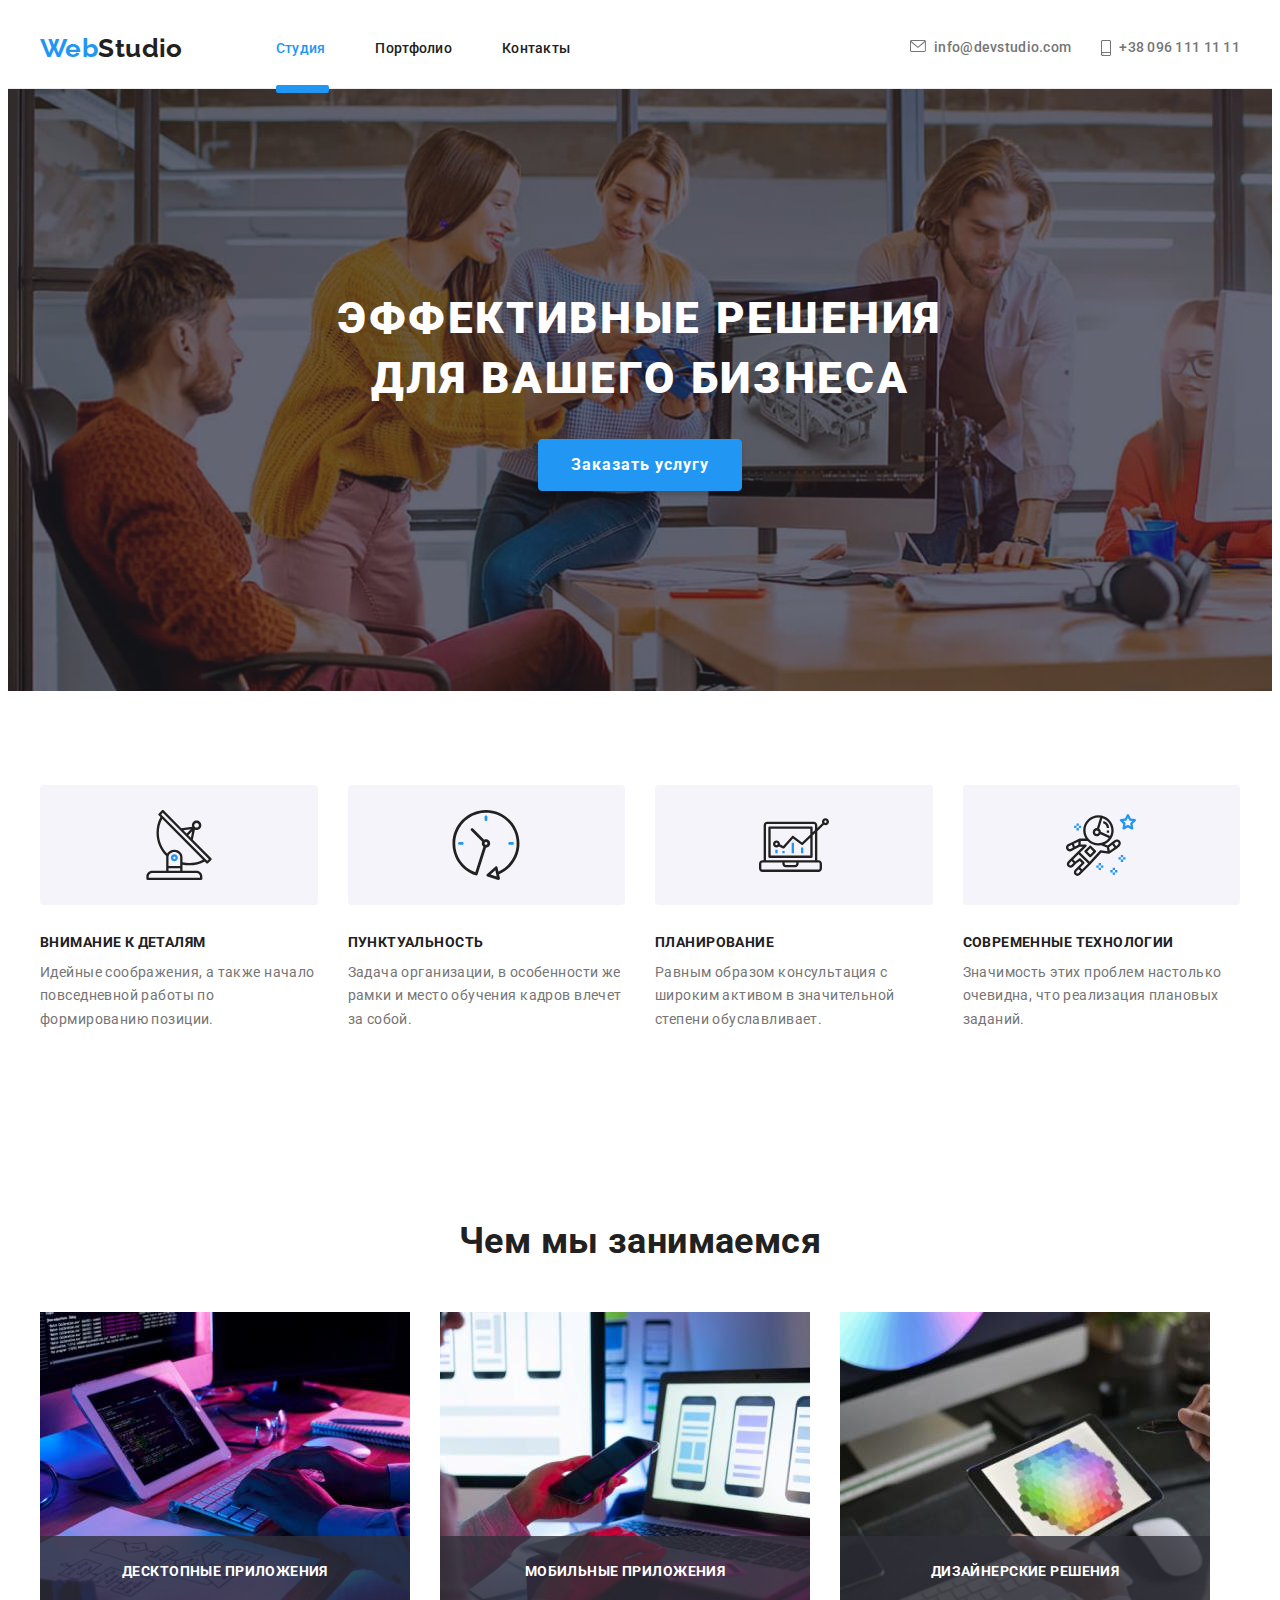
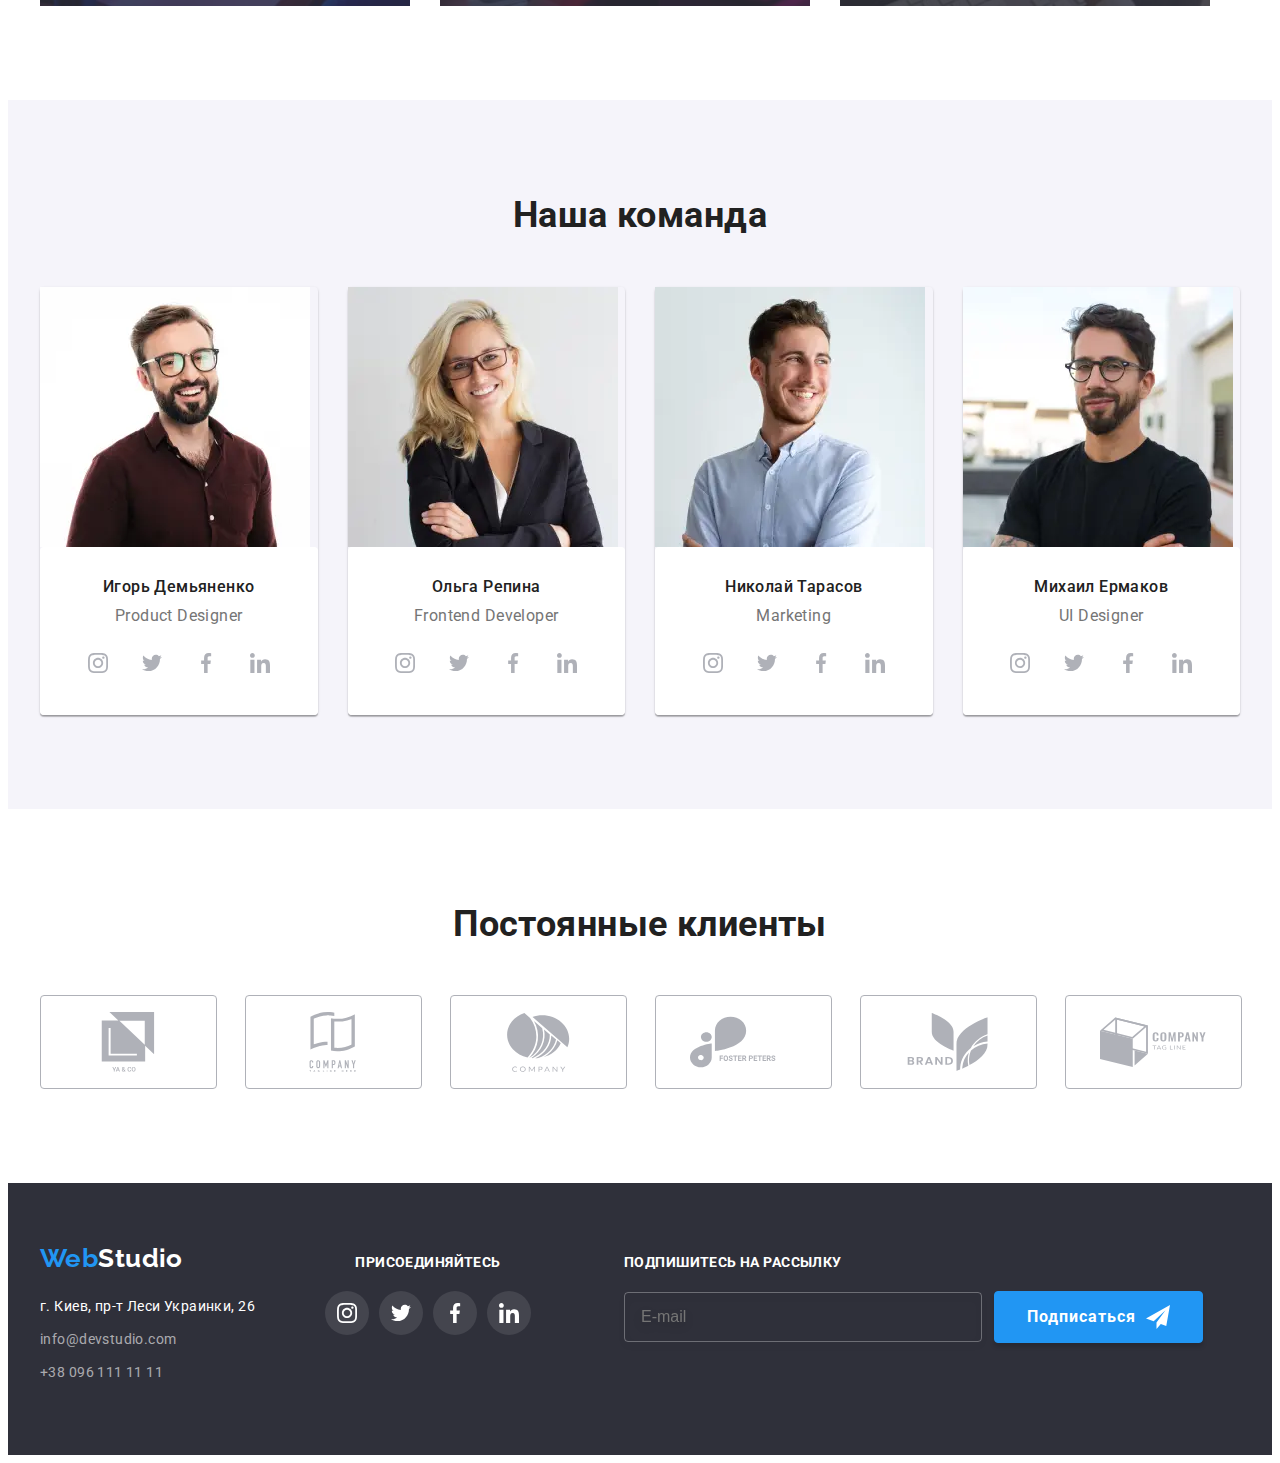
==== commit 799c66c4: "version 1.3" ====
--- a/index.html
+++ b/index.html
@@ -19,7 +19,6 @@
       referrerpolicy="no-referrer"
     />
     <link rel="stylesheet" href="./css/main.min.css" />
-    <link rel="stylesheet" href="./css/styles.css" />
   </head>
   <body>
     <!-- HEADER -->
--- a/css/main.min.css
+++ b/css/main.min.css
@@ -1,2 +1,2 @@
-:root{--bg-btn: #f5f4fa;--bg-dark: #2f303a;--accent-text-color: #2196f3;--header-text-color: #212121;--main-text-color: #757575;--lite-text-one: #ffffff;--lite-text-second: rgba(255, 255, 255, 0.6);--background-overlay: rgba(0, 0, 0, 0.2);--border-color: #eeeeee;--border-color-header: #ececec;--social-and-client: #afb1b8;--main-font-family: 'Roboto', sans-serif;--logo-font-family: 'Raleway', sans-serif}.visually-hidden{position:absolute;width:1px;height:1px;margin:-1px;padding:0;overflow:hidden;border:0;clip:rect(0 0 0 0)}.container{padding-left:15px;padding-right:15px;margin-left:auto;margin-right:auto}@media screen and (min-width: 480px){.container{width:480px}}@media screen and (min-width: 768px){.container{width:768px}}@media screen and (min-width: 1200px){.container{width:1200px}}body{font-family:'Roboto', sans-serif;color:var(--header-text-color);letter-spacing:0.03em;font-size:14px;background-color:var(--lite-text-one)}.list{list-style:none}.link{text-decoration:none}h1,h2,h3,h4,p{margin-top:0px;margin-bottom:0px}ul{margin-top:0px;margin-bottom:0px;padding-left:0px}img{display:block;max-width:100%;height:auto}.section{padding-top:60px;padding-bottom:60px}@media screen and (min-width: 1200px){.section{padding-top:94px;padding-bottom:94px}}.logo{font-family:var(--logo-font-family);font-style:normal;font-weight:700;font-size:26px;line-height:1.19;color:var(--header-text-color)}.logo__color{color:var(--accent-text-color)}.is-hidden{opacity:0;visibility:hidden;pointer-events:none}.overlay{position:fixed;top:0;left:0;width:100%;height:100%;background-color:var(--background-overlay);transition:opacity 500ms cubic-bezier(0.4, 0, 0.2, 1);z-index:1}.modal{position:absolute;top:50%;left:50%;transform:translate(-50%, -50%);width:450px;height:609px;background-color:var(--lite-text-one);box-shadow:0px 1px 3px rgba(0,0,0,0.12),0px 1px 1px rgba(0,0,0,0.14),0px 2px 1px rgba(0,0,0,0.2);border-radius:4px}@media screen and (min-width: 1200px){.modal{width:528px;height:581px}}.modal__close-icon{display:block;position:absolute;top:8px;right:8px;width:30px;height:30px}.modal__close-icon:hover,.modal__close-icon:focus{fill:var(--accent-text-color)}.modal-form{padding:40px;display:flex;flex-direction:column;align-items:flex-start}.modal-form__title{font-weight:700;font-size:20px;line-height:1.15;margin-bottom:12px;text-align:center}.modal-form__lable{display:block;text-align:start;width:100%;font-size:12px;line-height:1.17;letter-spacing:0.01em;margin-bottom:10px;color:var(--main-text-color)}.modal-form__input{width:100%;height:40px;margin-top:4px;padding-left:42px;border:1px solid rgba(33,33,33,0.2);box-sizing:border-box;border-radius:4px;outline:none}.modal-form__input:hover,.modal-form__input:focus{border:1px solid var(--accent-text-color)}.modal-form__message-lable{margin-bottom:20px}.modal-form__message{width:100%;height:120px;resize:none;padding:12px 16px}.modal-form__chekbox-area{margin-left:0px;display:flex;align-items:center;font-size:12px;line-height:1.17;color:var(--main-text-color);margin-bottom:30px}@media screen and (min-width: 1200px){.modal-form__chekbox-area{font-size:14px;line-height:1.71;margin-left:12px}}.modal-form__chekbox-link{color:var(--accent-text-color)}.modal-form__area{position:relative}.modal-form__icon{width:18px;height:18px;position:absolute;top:50%;left:12px;transform:translateY(-50%)}.modal-form__input:hover+.modal-form__icon,.modal-form__input:focus+.modal-form__icon{fill:var(--accent-text-color)}.modal-form__chek{display:inline-block;margin-right:7px;width:16px;height:15px;background-image:url(../images/svg/chek-square.svg)}.modal-form__chekbox:checked ~ .modal-form__chek{display:inline-block;background-image:url(../images/svg/check.svg)}.social{display:flex;width:206px;height:44px;margin:0 auto;justify-content:space-between;align-items:center}.social__icon{width:20px;height:20px}.social__link{display:flex;justify-content:center;align-items:center;border-radius:50%;width:44px;height:44px;fill:var(--social-and-client);transition:fill 250ms cubic-bezier(0.4, 0, 0.2, 1),background-color 250ms cubic-bezier(0.4, 0, 0.2, 1)}.social__link:hover,.social__link:focus{fill:var(--lite-text-one);background-color:var(--accent-text-color)}.hero__title{font-weight:900;font-size:26px;line-height:1.62;letter-spacing:0.06em;text-transform:uppercase;color:var(--lite-text-one);margin-bottom:30px}@media screen and (min-width: 1200px){.hero__title{font-size:44px;line-height:1.36}}.sections-title{font-weight:700;font-size:28px;line-height:1.18;text-align:center;margin-bottom:30px}@media screen and (min-width: 1200px){.sections-title{font-size:36px;line-height:1.17;margin-bottom:50px}}.main-nav{display:flex;align-items:center}.header-list__link,.contact-mail,.contact-phone{font-weight:500;line-height:1.14;letter-spacing:0.02em;color:var(--header-text-color);transition:color 250ms cubic-bezier(0.4, 0, 0.2, 1)}.contact-mail,.contact-phone{color:var(--main-text-color)}.header-list__link:hover,.header-list__link:focus,.contact-mail:hover,.contact-mail:focus,.contact-phone:hover,.contact-phone:focus{color:var(--accent-text-color)}.header-list{display:none}.header-contact{display:none}.header__container{display:flex;justify-content:space-between;align-items:center;position:relative;z-index:1}.header__burger-btn{padding:0;border:0;line-height:0;background-color:transparent;margin-top:10px;margin-bottom:10px}.header__burger-btn:hover{fill:var(--accent-text-color)}@media screen and (min-width: 768px){.header-contact{display:block}.header__burger-btn{display:none}.header-list{display:flex;margin-left:88px}.header{border-bottom:1px solid var(--border-color-header);height:80px;display:flex}.header-list__item{position:relative}.header-list__item:not(:last-child){margin-right:50px}.contact-mail{margin-left:auto;display:flex;align-items:baseline;margin-bottom:10px}.contact-mail__icon{width:16px;height:12px;fill:currentColor;margin-right:8px}.contact-phone{display:flex;align-items:center}.contact-phone__icon{width:10px;height:16px;fill:currentColor;margin-right:8px}.current{color:var(--accent-text-color)}.current::after{content:'';position:absolute;display:block;border:2px solid var(--accent-text-color);background-color:var(--accent-text-color);border-radius:2px;width:100%;height:4px;margin-top:28px}}@media screen and (min-width: 1200px){.header-contact{display:flex;align-items:center}.contact-mail{margin-bottom:0px;margin-right:30px}.header-list{margin-left:93px}}.mobile-menu{position:fixed;top:0;left:0;width:100%;height:100vh;z-index:10;background-color:var(--lite-text-one)}.mobile-menu__container{display:flex;flex-wrap:wrap;position:relative;padding:48px 15px;margin-left:auto;margin-right:auto}@media screen and (min-width: 480px){.mobile-menu__container{width:480px}}.mobile-menu__btn{position:absolute;top:10px;right:15px;padding:0;border:0;line-height:0;background-color:transparent}.mobile-menu__btn:hover{fill:var(--accent-text-color)}.mobile-menu__nav-list{margin-left:15px;margin-bottom:306px}.mobile-menu__link{font-weight:500;font-size:40px;line-height:1.18;letter-spacing:0.02em;color:var(--header-text-color)}.mobile-menu__link:hover{border:1px solid #000000;text-shadow:0px 4px 4px rgba(0,0,0,0.25)}.mobile-menu__nav-item:not(:last-child){margin-bottom:32px}.mobile-menu-phone{font-weight:500;font-size:34px;line-height:1.18;letter-spacing:0.02em;color:var(--accent-text-color);margin-bottom:32px;margin-left:15px}.mobile-menu-mail{font-weight:500;font-size:24px;line-height:1.17;letter-spacing:0.02em;color:var(--main-text-color);margin-bottom:64px;margin-left:15px}.mobile-social{display:flex;margin-left:15px}.mobile-social__item{font-size:18px;line-height:1.22px;font-weight:500;letter-spacing:0.02em}.mobile-social__item:not(:last-child):after{content:"";width:0px;height:22px;margin:0 10px;border:1px solid rgba(33,33,33,0.2)}.mobile-social__link{color:var(--accent-text-color)}.mobile-menu__link-current{color:var(--accent-text-color)}.hero{background-color:var(--bg-dark);text-align:center}.hero__container{max-width:768px;height:auto;margin:0 auto;background-image:linear-gradient(rgba(47,48,58,0.4), rgba(47,48,58,0.4)),url("/images/bg/header-img-mobile.jpg");background-size:cover;padding-top:118px;padding-bottom:118px}@media (min-device-pixel-ratio: 2), (min-resolution: 192dpi), (min-resolution: 2dppx){.hero__container{background-image:linear-gradient(rgba(47,48,58,0.4), rgba(47,48,58,0.4)),url("/images/bg/header-img-mobile@2x.jpg")}}@media screen and (min-width: 768px){.hero__container{max-width:1200px;background-image:linear-gradient(rgba(47,48,58,0.4), rgba(47,48,58,0.4)),url("/images/bg/header-img-tablet.jpg")}}@media screen and (min-width: 768px) and (min-device-pixel-ratio: 2), screen and (min-width: 768px) and (min-resolution: 192dpi), screen and (min-width: 768px) and (min-resolution: 2dppx){.hero__container{background-image:linear-gradient(rgba(47,48,58,0.4), rgba(47,48,58,0.4)),url("/images/bg/header-img-tablet@2x.jpg")}}@media screen and (min-width: 1200px){.hero__container{max-width:1600px;padding-top:200px;padding-bottom:200px;background-image:linear-gradient(rgba(47,48,58,0.4), rgba(47,48,58,0.4)),url("/images/bg/header-img-desktop.jpg")}}@media screen and (min-width: 1200px) and (min-device-pixel-ratio: 2), screen and (min-width: 1200px) and (min-resolution: 192dpi), screen and (min-width: 1200px) and (min-resolution: 2dppx){.hero__container{background-image:linear-gradient(rgba(47,48,58,0.4), rgba(47,48,58,0.4)),url("/images/bg/header-img-desktop@2x.jpg")}}.modal-btn{box-sizing:border-box;min-width:200px;min-height:50px;font-family:inherit;font-weight:700;font-size:16px;line-height:1.87;letter-spacing:0.06em;color:var(--lite-text-one);background-color:var(--accent-text-color);cursor:pointer;margin-left:auto;margin-right:auto;padding:10px 32px;border:1px solid var(--accent-text-color);box-shadow:0px 4px 4px rgba(0,0,0,0.15);border-radius:4px;transition:transform 500ms cubic-bezier(0.4, 0, 0.2, 1)}.modal-btn:hover,.modal-btn:focus{transform:scale(1.05)}.features__item{flex-basis:100%}.features__item:not(:last-child){margin-bottom:30px}@media screen and (min-width: 768px){.features__item:not(:last-child){margin-bottom:15px}}@media screen and (min-width: 768px){.features{display:flex;flex-wrap:wrap;margin:-15px}.features__item.features__item_position{flex-basis:calc((100% - 60px) / 2);margin:15px}}@media screen and (min-width: 1200px){.features__item.features__item_position{flex-basis:calc((100% - 120px) / 4)}}.features__icon-container{width:100%;height:120px;margin-bottom:30px;display:flex;justify-content:center;align-items:center;background-color:var(--bg-btn);border-radius:4px}.features__icon{max-width:70px;height:70px}.features__title{text-align:center;font-weight:700;font-size:14px;line-height:1.14;text-transform:uppercase;margin-bottom:10px}@media screen and (min-width: 768px){.features__title{text-align:start}}.features__text{font-weight:400;line-height:1.71;color:var(--main-text-color)}.preview-section{display:none}@media screen and (min-width: 1200px){.preview-section{display:flex}}.preview-list{display:flex}.preview-card{position:relative;display:flex}.preview-card:not(:last-child){margin-right:30px}.preview-card__description{position:absolute;display:flex;text-transform:uppercase;background:rgba(47,48,58,0.8);color:var(--lite-text-one);font-weight:700;line-height:1.14px;letter-spacing:0.03em;align-items:center;justify-content:center;width:100%;height:70px;bottom:0px}.team-section{background-color:var(--bg-btn)}.team-list{display:flex;flex-wrap:wrap;margin:-15px}.team{box-shadow:0px 2px 1px rgba(0,0,0,0.2),0px 1px 1px rgba(0,0,0,0.14),0px 1px 3px rgba(0,0,0,0.12);border-radius:4px;width:100%;margin:15px}@media screen and (min-width: 768px){.team{width:calc((100% - 60px) / 2)}}@media screen and (min-width: 1200px){.team{width:calc((100% - 120px) / 4)}}.team__description{background-color:var(--lite-text-one);padding-top:30px;padding-bottom:30px;border-bottom-left-radius:1px solid transparent;border-bottom-right-radius:1px solid transparent;border-radius:4px}.team__unit{font-weight:500;font-size:16px;line-height:1.19;text-align:center;margin-bottom:10px}.team__position{font-weight:400;font-size:16px;line-height:1.19;text-align:center;color:var(--main-text-color);margin-bottom:16px}.client{width:calc((100% - 60px) / 2);margin:15px}@media screen and (min-width: 768px){.client{width:calc((100% - 90px) / 3)}}@media screen and (min-width: 1200px){.client{width:calc((100% - 180px) / 6)}}.client-list{display:flex;flex-wrap:wrap;margin:-15px}.client__link{display:flex;justify-content:center;align-items:center;width:100%;height:92px;border:1px solid var(--social-and-client);border-radius:4px;fill:var(--social-and-client);transition:fill 250ms cubic-bezier(0.4, 0, 0.2, 1),border-color 250ms cubic-bezier(0.4, 0, 0.2, 1)}.client__link:hover,.client__link:focus{fill:var(--accent-text-color);border-color:var(--accent-text-color)}.client__item{width:106px;height:60px}.footer{background-color:var(--bg-dark);color:var(--lite-text-one);font-weight:400;line-height:1.71;padding-top:60px;padding-bottom:60px}.address{font-style:normal;margin-bottom:8px;margin-top:20px}@media screen and (min-width: 1200px){.address{margin-bottom:9px}}.footer_logo{color:var(--lite-text-one)}.footer-list__contact{color:var(--lite-text-second)}.footer-list__contact:hover,.footer-list__contact:focus{color:var(--accent-text-color)}.footer-contacts{text-align:center;margin-bottom:60px}@media screen and (min-width: 768px){.footer-contacts{margin-left:76px}}@media screen and (min-width: 1200px){.footer-contacts{margin-bottom:0px;margin-left:0px;flex-shrink:0;text-align:start}}.footer__container{display:flex;flex-direction:column;align-items:center}@media screen and (min-width: 768px){.footer__container{flex-direction:row;flex-wrap:wrap;align-items:baseline}}@media screen and (min-width: 1200px){.footer__container{flex-wrap:nowrap}}.footer-list .list:not(:last-child){margin-bottom:8px}@media screen and (min-width: 1200px){.footer-list .list:not(:last-child){margin-bottom:9px}}.footer-social{display:flex;flex-direction:column;align-items:center;margin-bottom:60px}@media screen and (min-width: 768px){.footer-social{margin-right:89px;margin-left:auto}}@media screen and (min-width: 1200px){.footer-social{margin-right:93px;margin-left:70px}}.footer-social__title{font-size:14px;font-weight:700;line-height:1.14;text-transform:uppercase;margin-bottom:20px}.social__link_footer{fill:var(--lite-text-one);background-color:rgba(255,255,255,0.1);transition:background-color 250ms cubic-bezier(0.4, 0, 0.2, 1)}.footer-form{width:100%}.footer-form__title{display:block;text-align:center;margin-bottom:20px;font-weight:700;font-size:14px;line-height:1.14;text-transform:uppercase;color:var(--lite-text-one)}@media screen and (min-width: 1200px){.footer-form__title{text-align:start}}.footer-form__input-btn{display:flex;flex-direction:column;align-items:center}@media screen and (min-width: 1200px){.footer-form__input-btn{flex-direction:row;align-items:center}}.footer-form__input{font-size:16px;line-height:1.25;color:rgba(255,255,255,0.6);padding-left:16px;width:100%;height:50px;background-color:transparent;border:1px solid rgba(255,255,255,0.3);box-sizing:border-box;filter:drop-shadow(0px 4px 4px rgba(0,0,0,0.15));border-radius:4px;outline:none;margin-bottom:20px}@media screen and (min-width: 768px){.footer-form__input{width:450px}}@media screen and (min-width: 1200px){.footer-form__input{margin-bottom:0px;width:358px}}.footer-form__input:hover,.footer-form__input:focus{border:1px solid var(--accent-text-color)}.footer-form__btn{margin-left:12px}.footer-btn{display:flex;align-items:center;box-sizing:border-box;min-width:200px;min-height:50px;font-family:inherit;font-weight:700;font-size:16px;line-height:1.88;letter-spacing:0.06em;color:var(--lite-text-one);background-color:var(--accent-text-color);cursor:pointer;padding:10px 32px;border:1px solid var(--accent-text-color);box-shadow:0px 4px 4px rgba(0,0,0,0.15);border-radius:4px;transition:transform 500ms cubic-bezier(0.4, 0, 0.2, 1)}.footer-btn:hover,.footer-btn:focus{transform:scale(1.05)}.footer-btn__icon-send{width:24px;height:24px;margin-left:10px}.btn-select{font-family:inherit;font-weight:500;font-size:16px;line-height:1.62;text-align:center;color:var(--header-text-color);background-color:var(--bg-btn);cursor:pointer;border:1px solid transparent;border-radius:4px;padding:6px 22px;transition-property:background-color;transition-duration:250ms;transition-timing-function:cubic-bezier(0.4, 0, 0.2, 1)}.btn-select:hover,.btn-select:focus{color:var(--lite-text-one);background-color:var(--accent-text-color);box-shadow:0px 3px 1px rgba(0,0,0,0.1),0px 1px 2px rgba(0,0,0,0.08),0px 2px 2px rgba(0,0,0,0.12)}.btn-select-list{display:flex;flex-wrap:wrap;justify-content:flex-start;margin:-8px -4px}@media screen and (min-width: 768px){.btn-select-list{margin:0 -4px;justify-content:center}}.container__btn-select{margin-bottom:40px}@media screen and (min-width: 768px){.container__btn-select{margin-bottom:30px}}@media screen and (min-width: 1200px){.container__btn-select{margin-bottom:50px}}.btn-select-list__item{margin:8px 4px}@media screen and (min-width: 768px){.btn-select-list__item{margin:0 4px}}.examples-list{display:flex;position:relative;flex-wrap:wrap;margin:-15px}.examples-card{flex-basis:100%;margin:15px}@media screen and (min-width: 768px){.examples-card{flex-basis:calc((100% - 60px) / 2);margin:15px}}@media screen and (min-width: 1200px){.examples-card{flex-basis:calc((100% - 90px) / 3);margin:15px}}.examples-card__title{font-weight:700;font-size:18px;line-height:2;letter-spacing:0.06em}.examples-card__subtitle{font-weight:400;font-size:16px;line-height:1.87;color:var(--main-text-color)}.examples-card__link{display:block;color:var(--header-text-color)}.examples-card__link:hover,.examples-card__link:focus{box-shadow:0px 1px 1px rgba(0,0,0,0.12),0px 4px 4px rgba(0,0,0,0.06),1px 4px 6px rgba(0,0,0,0.16)}.examples-card__description{padding-top:20px;padding-bottom:20px;padding-left:24px;padding-right:24px;border:1px solid var(--border-color)}.backdrop{position:relative;overflow:hidden}.backdrop__text{position:absolute;top:0;display:flex;justify-content:center;align-items:center;padding:0 24px;width:100%;height:100%;background-color:rgba(33,150,243,0.9);color:var(--lite-text-one);font-size:18px;line-height:1.56em;transform:translateY(100%);transition:transform 250ms cubic-bezier(0.4, 0, 0.2, 1)}.examples-card__link:hover .backdrop__text,.examples-card__link:focus .backdrop__text{transform:translateY(0)}
+:root{--bg-btn: #f5f4fa;--bg-dark: #2f303a;--accent-text-color: #2196f3;--header-text-color: #212121;--main-text-color: #757575;--lite-text-one: #ffffff;--lite-text-second: rgba(255, 255, 255, 0.6);--background-overlay: rgba(0, 0, 0, 0.2);--border-color: #eeeeee;--border-color-header: #ececec;--social-and-client: #afb1b8;--main-font-family: 'Roboto', sans-serif;--logo-font-family: 'Raleway', sans-serif}.visually-hidden{position:absolute;width:1px;height:1px;margin:-1px;padding:0;overflow:hidden;border:0;clip:rect(0 0 0 0)}.container{padding-left:15px;padding-right:15px;margin-left:auto;margin-right:auto}@media screen and (min-width: 480px){.container{width:480px}}@media screen and (min-width: 768px){.container{width:768px}}@media screen and (min-width: 1200px){.container{width:1200px}}body{font-family:'Roboto', sans-serif;color:var(--header-text-color);letter-spacing:0.03em;font-size:14px;background-color:var(--lite-text-one)}.list{list-style:none}.link{text-decoration:none}h1,h2,h3,h4,p{margin-top:0px;margin-bottom:0px}ul{margin-top:0px;margin-bottom:0px;padding-left:0px}img{display:block;max-width:100%;height:auto}.section{padding-top:60px;padding-bottom:60px}@media screen and (min-width: 1200px){.section{padding-top:94px;padding-bottom:94px}}.logo{font-family:var(--logo-font-family);font-style:normal;font-weight:700;font-size:26px;line-height:1.19;color:var(--header-text-color)}.logo__color{color:var(--accent-text-color)}.is-hidden{opacity:0;visibility:hidden;pointer-events:none}.overlay{position:fixed;top:0;left:0;width:100vw;padding:0 15px;height:100%;background-color:var(--background-overlay);transition:opacity 500ms cubic-bezier(0.4, 0, 0.2, 1);z-index:1}.modal{position:absolute;top:50%;left:50%;transform:translate(-50%, -50%);width:450px;height:609px;background-color:var(--lite-text-one);box-shadow:0px 1px 3px rgba(0,0,0,0.12),0px 1px 1px rgba(0,0,0,0.14),0px 2px 1px rgba(0,0,0,0.2);border-radius:4px;transform:translate()}@media screen and (max-width: 480px){.modal{width:calc(100% - 60px);min-width:290px;overflow:auto}}@media screen and (max-width: 380px){.modal{width:100%;min-width:320px}}@media screen and (min-width: 1200px){.modal{width:528px;height:581px}}.modal__close-icon{display:block;position:absolute;top:8px;right:8px;width:30px;height:30px}.modal__close-icon:hover,.modal__close-icon:focus{fill:var(--accent-text-color)}.modal-form{padding:40px;display:flex;flex-direction:column;align-items:flex-start}.modal-form__title{font-weight:700;font-size:20px;line-height:1.15;margin-bottom:12px;text-align:center}.modal-form__lable{display:block;text-align:start;width:100%;font-size:12px;line-height:1.17;letter-spacing:0.01em;margin-bottom:10px;color:var(--main-text-color)}.modal-form__input{width:100%;height:40px;margin-top:4px;padding-left:42px;border:1px solid rgba(33,33,33,0.2);box-sizing:border-box;border-radius:4px;outline:none}.modal-form__input:hover,.modal-form__input:focus{border:1px solid var(--accent-text-color)}.modal-form__message-lable{margin-bottom:20px}.modal-form__message{width:100%;height:120px;resize:none;padding:12px 16px}.modal-form__chekbox-area{margin-left:0px;display:flex;align-items:center;font-size:12px;line-height:1.17;color:var(--main-text-color);margin-bottom:30px}@media screen and (min-width: 1200px){.modal-form__chekbox-area{font-size:14px;line-height:1.71;margin-left:12px}}.modal-form__chekbox-link{color:var(--accent-text-color)}.modal-form__area{position:relative}.modal-form__icon{width:18px;height:18px;position:absolute;top:50%;left:12px;transform:translateY(-50%)}.modal-form__input:hover+.modal-form__icon,.modal-form__input:focus+.modal-form__icon{fill:var(--accent-text-color)}.modal-form__chek{display:inline-block;margin-right:7px;width:16px;height:15px;background-image:url(../images/svg/chek-square.svg)}.modal-form__chekbox:checked ~ .modal-form__chek{display:inline-block;background-image:url(../images/svg/check.svg)}.social{display:flex;width:206px;height:44px;margin:0 auto;justify-content:space-between;align-items:center}.social__icon{width:20px;height:20px}.social__link{display:flex;justify-content:center;align-items:center;border-radius:50%;width:44px;height:44px;fill:var(--social-and-client);transition:fill 250ms cubic-bezier(0.4, 0, 0.2, 1),background-color 250ms cubic-bezier(0.4, 0, 0.2, 1)}.social__link:hover,.social__link:focus{fill:var(--lite-text-one);background-color:var(--accent-text-color)}.hero__title{font-weight:900;font-size:26px;line-height:1.62;letter-spacing:0.06em;text-transform:uppercase;color:var(--lite-text-one);margin-bottom:30px}@media screen and (min-width: 1200px){.hero__title{font-size:44px;line-height:1.36}}.sections-title{font-weight:700;font-size:28px;line-height:1.18;text-align:center;margin-bottom:30px}@media screen and (min-width: 1200px){.sections-title{font-size:36px;line-height:1.17;margin-bottom:50px}}.main-nav{display:flex;align-items:center}.header-list__link,.contact-mail,.contact-phone{font-weight:500;line-height:1.14;letter-spacing:0.02em;color:var(--header-text-color);transition:color 250ms cubic-bezier(0.4, 0, 0.2, 1)}.contact-mail,.contact-phone{color:var(--main-text-color)}.header-list__link:hover,.header-list__link:focus,.contact-mail:hover,.contact-mail:focus,.contact-phone:hover,.contact-phone:focus{color:var(--accent-text-color)}.header-list{display:none}.header-contact{display:none}.header__container{display:flex;justify-content:space-between;align-items:center;position:relative;z-index:1}.header__burger-btn{padding:0;border:0;line-height:0;background-color:transparent;margin-top:10px;margin-bottom:10px}.header__burger-btn:hover{fill:var(--accent-text-color)}@media screen and (min-width: 768px){.header-contact{display:block}.header__burger-btn{display:none}.header-list{display:flex;margin-left:88px}.header{border-bottom:1px solid var(--border-color-header);height:80px;display:flex}.header-list__item{position:relative}.header-list__item:not(:last-child){margin-right:50px}.contact-mail{margin-left:auto;display:flex;align-items:baseline;margin-bottom:10px}.contact-mail__icon{width:16px;height:12px;fill:currentColor;margin-right:8px}.contact-phone{display:flex;align-items:center}.contact-phone__icon{width:10px;height:16px;fill:currentColor;margin-right:8px}.current{color:var(--accent-text-color)}.current::after{content:'';position:absolute;display:block;border:2px solid var(--accent-text-color);background-color:var(--accent-text-color);border-radius:2px;width:100%;height:4px;margin-top:29px}}@media screen and (min-width: 1200px){.header-contact{display:flex;align-items:center}.contact-mail{margin-bottom:0px;margin-right:30px}.header-list{margin-left:93px}}.mobile-menu{position:fixed;top:0;left:0;width:100%;height:100vh;z-index:10;background-color:var(--lite-text-one);transition:opacity 250ms cubic-bezier(0.4, 0, 0.2, 1)}@media screen and (max-width: 319px){.mobile-menu{min-width:320px;overflow:auto}}.mobile-menu__container{display:flex;flex-wrap:wrap;position:relative;padding:48px 15px;margin-left:auto;margin-right:auto}@media screen and (min-width: 480px){.mobile-menu__container{width:480px}}.mobile-menu__btn{position:absolute;top:10px;right:15px;padding:0;border:0;line-height:0;background-color:transparent}.mobile-menu__btn:hover{fill:var(--accent-text-color)}.mobile-menu__nav-list{margin-left:15px;margin-bottom:306px}.mobile-menu__link{font-weight:500;font-size:40px;line-height:1.18;letter-spacing:0.02em;color:var(--header-text-color)}.mobile-menu__link:hover{border:1px solid #000000;text-shadow:0px 4px 4px rgba(0,0,0,0.25)}.mobile-menu__nav-item:not(:last-child){margin-bottom:32px}.mobile-menu-phone{font-weight:500;font-size:34px;line-height:1.18;letter-spacing:0.02em;color:var(--accent-text-color);margin-bottom:32px;margin-left:15px}.mobile-menu-mail{font-weight:500;font-size:24px;line-height:1.17;letter-spacing:0.02em;color:var(--main-text-color);margin-bottom:64px;margin-left:15px}.mobile-social{display:flex;margin-left:15px}.mobile-social__item{font-size:18px;line-height:1.22px;font-weight:500;letter-spacing:0.02em}.mobile-social__item:not(:last-child):after{content:"";width:0px;height:22px;margin:0 10px;border:1px solid rgba(33,33,33,0.2)}.mobile-social__link{color:var(--accent-text-color)}.mobile-menu__link-current{color:var(--accent-text-color)}.hero{background-color:var(--bg-dark);text-align:center}.hero__container{max-width:768px;height:auto;margin:0 auto;background-image:linear-gradient(rgba(47,48,58,0.4), rgba(47,48,58,0.4)),url("../images/bg/header-img-mobile.jpg");background-size:cover;padding-top:118px;padding-bottom:118px}@media (min-device-pixel-ratio: 2), (min-resolution: 192dpi), (min-resolution: 2dppx){.hero__container{background-image:linear-gradient(rgba(47,48,58,0.4), rgba(47,48,58,0.4)),url("../images/bg/header-img-mobile@2x.jpg")}}@media screen and (min-width: 768px){.hero__container{max-width:1200px;background-image:linear-gradient(rgba(47,48,58,0.4), rgba(47,48,58,0.4)),url("../images/bg/header-img-tablet.jpg")}}@media screen and (min-width: 768px) and (min-device-pixel-ratio: 2), screen and (min-width: 768px) and (min-resolution: 192dpi), screen and (min-width: 768px) and (min-resolution: 2dppx){.hero__container{background-image:linear-gradient(rgba(47,48,58,0.4), rgba(47,48,58,0.4)),url("../images/bg/header-img-tablet@2x.jpg")}}@media screen and (min-width: 1200px){.hero__container{max-width:1600px;padding-top:200px;padding-bottom:200px;background-image:linear-gradient(rgba(47,48,58,0.4), rgba(47,48,58,0.4)),url("../images/bg/header-img-desktop.jpg")}}@media screen and (min-width: 1200px) and (min-device-pixel-ratio: 2), screen and (min-width: 1200px) and (min-resolution: 192dpi), screen and (min-width: 1200px) and (min-resolution: 2dppx){.hero__container{background-image:linear-gradient(rgba(47,48,58,0.4), rgba(47,48,58,0.4)),url("../images/bg/header-img-desktop@2x.jpg")}}.modal-btn{box-sizing:border-box;min-width:200px;min-height:50px;font-family:inherit;font-weight:700;font-size:16px;line-height:1.87;letter-spacing:0.06em;color:var(--lite-text-one);background-color:var(--accent-text-color);cursor:pointer;margin-left:auto;margin-right:auto;padding:10px 32px;border:1px solid var(--accent-text-color);box-shadow:0px 4px 4px rgba(0,0,0,0.15);border-radius:4px;transition:transform 500ms cubic-bezier(0.4, 0, 0.2, 1)}.modal-btn:hover,.modal-btn:focus{transform:scale(1.05)}.features__item{flex-basis:100%}.features__item:not(:last-child){margin-bottom:30px}@media screen and (min-width: 768px){.features__item:not(:last-child){margin-bottom:15px}}@media screen and (min-width: 768px){.features{display:flex;flex-wrap:wrap;margin:-15px}.features__item.features__item_position{flex-basis:calc((100% - 60px) / 2);margin:15px}}@media screen and (min-width: 1200px){.features__item.features__item_position{flex-basis:calc((100% - 120px) / 4)}}.features__icon-container{width:100%;height:120px;margin-bottom:30px;display:flex;justify-content:center;align-items:center;background-color:var(--bg-btn);border-radius:4px}.features__icon{max-width:70px;height:70px}.features__title{text-align:center;font-weight:700;font-size:14px;line-height:1.14;text-transform:uppercase;margin-bottom:10px}@media screen and (min-width: 768px){.features__title{text-align:start}}.features__text{font-weight:400;line-height:1.71;color:var(--main-text-color)}.preview-section{display:none}@media screen and (min-width: 1200px){.preview-section{display:flex}}.preview-list{display:flex}.preview-card{position:relative;display:flex}.preview-card:not(:last-child){margin-right:30px}.preview-card__description{position:absolute;display:flex;text-transform:uppercase;background:rgba(47,48,58,0.8);color:var(--lite-text-one);font-weight:700;line-height:1.14px;letter-spacing:0.03em;align-items:center;justify-content:center;width:100%;height:70px;bottom:0px}.team-section{background-color:var(--bg-btn)}.team-list{display:flex;flex-wrap:wrap;margin:-15px}.team{box-shadow:0px 2px 1px rgba(0,0,0,0.2),0px 1px 1px rgba(0,0,0,0.14),0px 1px 3px rgba(0,0,0,0.12);border-radius:4px;width:100%;margin:15px}@media screen and (min-width: 768px){.team{width:calc((100% - 60px) / 2)}}@media screen and (min-width: 1200px){.team{width:calc((100% - 120px) / 4)}}.team__description{background-color:var(--lite-text-one);padding-top:30px;padding-bottom:30px;border-bottom-left-radius:1px solid transparent;border-bottom-right-radius:1px solid transparent;border-radius:4px}.team__unit{font-weight:500;font-size:16px;line-height:1.19;text-align:center;margin-bottom:10px}.team__position{font-weight:400;font-size:16px;line-height:1.19;text-align:center;color:var(--main-text-color);margin-bottom:16px}.client{width:calc((100% - 60px) / 2);margin:15px}@media screen and (min-width: 768px){.client{width:calc((100% - 90px) / 3)}}@media screen and (min-width: 1200px){.client{width:calc((100% - 180px) / 6)}}.client-list{display:flex;flex-wrap:wrap;margin:-15px}.client__link{display:flex;justify-content:center;align-items:center;width:100%;height:92px;border:1px solid var(--social-and-client);border-radius:4px;fill:var(--social-and-client);transition:fill 250ms cubic-bezier(0.4, 0, 0.2, 1),border-color 250ms cubic-bezier(0.4, 0, 0.2, 1)}.client__link:hover,.client__link:focus{fill:var(--accent-text-color);border-color:var(--accent-text-color)}.client__item{width:106px;height:60px}.footer{background-color:var(--bg-dark);color:var(--lite-text-one);font-weight:400;line-height:1.71;padding-top:60px;padding-bottom:60px}.address{font-style:normal;margin-bottom:8px;margin-top:20px}@media screen and (min-width: 1200px){.address{margin-bottom:9px}}.footer_logo{color:var(--lite-text-one)}.footer-list__contact{color:var(--lite-text-second)}.footer-list__contact:hover,.footer-list__contact:focus{color:var(--accent-text-color)}.footer-contacts{text-align:center;margin-bottom:60px}@media screen and (min-width: 768px){.footer-contacts{margin-left:76px}}@media screen and (min-width: 1200px){.footer-contacts{margin-bottom:0px;margin-left:0px;flex-shrink:0;text-align:start}}.footer__container{display:flex;flex-direction:column;align-items:center}@media screen and (min-width: 768px){.footer__container{flex-direction:row;flex-wrap:wrap;align-items:baseline}}@media screen and (min-width: 1200px){.footer__container{flex-wrap:nowrap}}.footer-list .list:not(:last-child){margin-bottom:8px}@media screen and (min-width: 1200px){.footer-list .list:not(:last-child){margin-bottom:9px}}.footer-social{display:flex;flex-direction:column;align-items:center;margin-bottom:60px}@media screen and (min-width: 768px){.footer-social{margin-right:89px;margin-left:auto}}@media screen and (min-width: 1200px){.footer-social{margin-right:93px;margin-left:70px}}.footer-social__title{font-size:14px;font-weight:700;line-height:1.14;text-transform:uppercase;margin-bottom:20px}.social__link_footer{fill:var(--lite-text-one);background-color:rgba(255,255,255,0.1);transition:background-color 250ms cubic-bezier(0.4, 0, 0.2, 1)}.footer-form{width:100%}.footer-form__title{display:block;text-align:center;margin-bottom:20px;font-weight:700;font-size:14px;line-height:1.14;text-transform:uppercase;color:var(--lite-text-one)}@media screen and (min-width: 1200px){.footer-form__title{text-align:start}}.footer-form__input-btn{display:flex;flex-direction:column;align-items:center}@media screen and (min-width: 1200px){.footer-form__input-btn{flex-direction:row;align-items:center}}.footer-form__input{font-size:16px;line-height:1.25;color:rgba(255,255,255,0.6);padding-left:16px;width:100%;height:50px;background-color:transparent;border:1px solid rgba(255,255,255,0.3);box-sizing:border-box;filter:drop-shadow(0px 4px 4px rgba(0,0,0,0.15));border-radius:4px;outline:none;margin-bottom:20px}@media screen and (min-width: 768px){.footer-form__input{width:450px}}@media screen and (min-width: 1200px){.footer-form__input{margin-bottom:0px;width:358px}}.footer-form__input:hover,.footer-form__input:focus{border:1px solid var(--accent-text-color)}.footer-form__btn{margin-left:12px}.footer-btn{display:flex;align-items:center;box-sizing:border-box;min-width:200px;min-height:50px;font-family:inherit;font-weight:700;font-size:16px;line-height:1.88;letter-spacing:0.06em;color:var(--lite-text-one);background-color:var(--accent-text-color);cursor:pointer;padding:10px 32px;border:1px solid var(--accent-text-color);box-shadow:0px 4px 4px rgba(0,0,0,0.15);border-radius:4px;transition:transform 500ms cubic-bezier(0.4, 0, 0.2, 1)}.footer-btn:hover,.footer-btn:focus{transform:scale(1.05)}.footer-btn__icon-send{width:24px;height:24px;margin-left:10px}.btn-select{font-family:inherit;font-weight:500;font-size:16px;line-height:1.62;text-align:center;color:var(--header-text-color);background-color:var(--bg-btn);cursor:pointer;border:1px solid transparent;border-radius:4px;padding:6px 22px;transition-property:background-color;transition-duration:250ms;transition-timing-function:cubic-bezier(0.4, 0, 0.2, 1)}.btn-select:hover,.btn-select:focus{color:var(--lite-text-one);background-color:var(--accent-text-color);box-shadow:0px 3px 1px rgba(0,0,0,0.1),0px 1px 2px rgba(0,0,0,0.08),0px 2px 2px rgba(0,0,0,0.12)}.btn-select-list{display:flex;flex-wrap:wrap;justify-content:flex-start;margin:-8px -4px}@media screen and (min-width: 768px){.btn-select-list{margin:0 -4px;justify-content:center}}.container__btn-select{margin-bottom:40px}@media screen and (min-width: 768px){.container__btn-select{margin-bottom:30px}}@media screen and (min-width: 1200px){.container__btn-select{margin-bottom:50px}}.btn-select-list__item{margin:8px 4px}@media screen and (min-width: 768px){.btn-select-list__item{margin:0 4px}}.examples-list{display:flex;position:relative;flex-wrap:wrap;margin:-15px}.examples-card{flex-basis:100%;margin:15px}@media screen and (min-width: 768px){.examples-card{flex-basis:calc((100% - 60px) / 2);margin:15px}}@media screen and (min-width: 1200px){.examples-card{flex-basis:calc((100% - 90px) / 3);margin:15px}}.examples-card__title{font-weight:700;font-size:18px;line-height:2;letter-spacing:0.06em}.examples-card__subtitle{font-weight:400;font-size:16px;line-height:1.87;color:var(--main-text-color)}.examples-card__link{display:block;color:var(--header-text-color)}.examples-card__link:hover,.examples-card__link:focus{box-shadow:0px 1px 1px rgba(0,0,0,0.12),0px 4px 4px rgba(0,0,0,0.06),1px 4px 6px rgba(0,0,0,0.16)}.examples-card__description{padding-top:20px;padding-bottom:20px;padding-left:24px;padding-right:24px;border:1px solid var(--border-color)}.backdrop{position:relative;overflow:hidden}.backdrop__text{position:absolute;top:0;display:flex;justify-content:center;align-items:center;padding:0 24px;width:100%;height:100%;background-color:rgba(33,150,243,0.9);color:var(--lite-text-one);font-size:18px;line-height:1.56em;transform:translateY(100%);transition:transform 250ms cubic-bezier(0.4, 0, 0.2, 1)}.examples-card__link:hover .backdrop__text,.examples-card__link:focus .backdrop__text{transform:translateY(0)}
 /*# sourceMappingURL=main.min.css.map */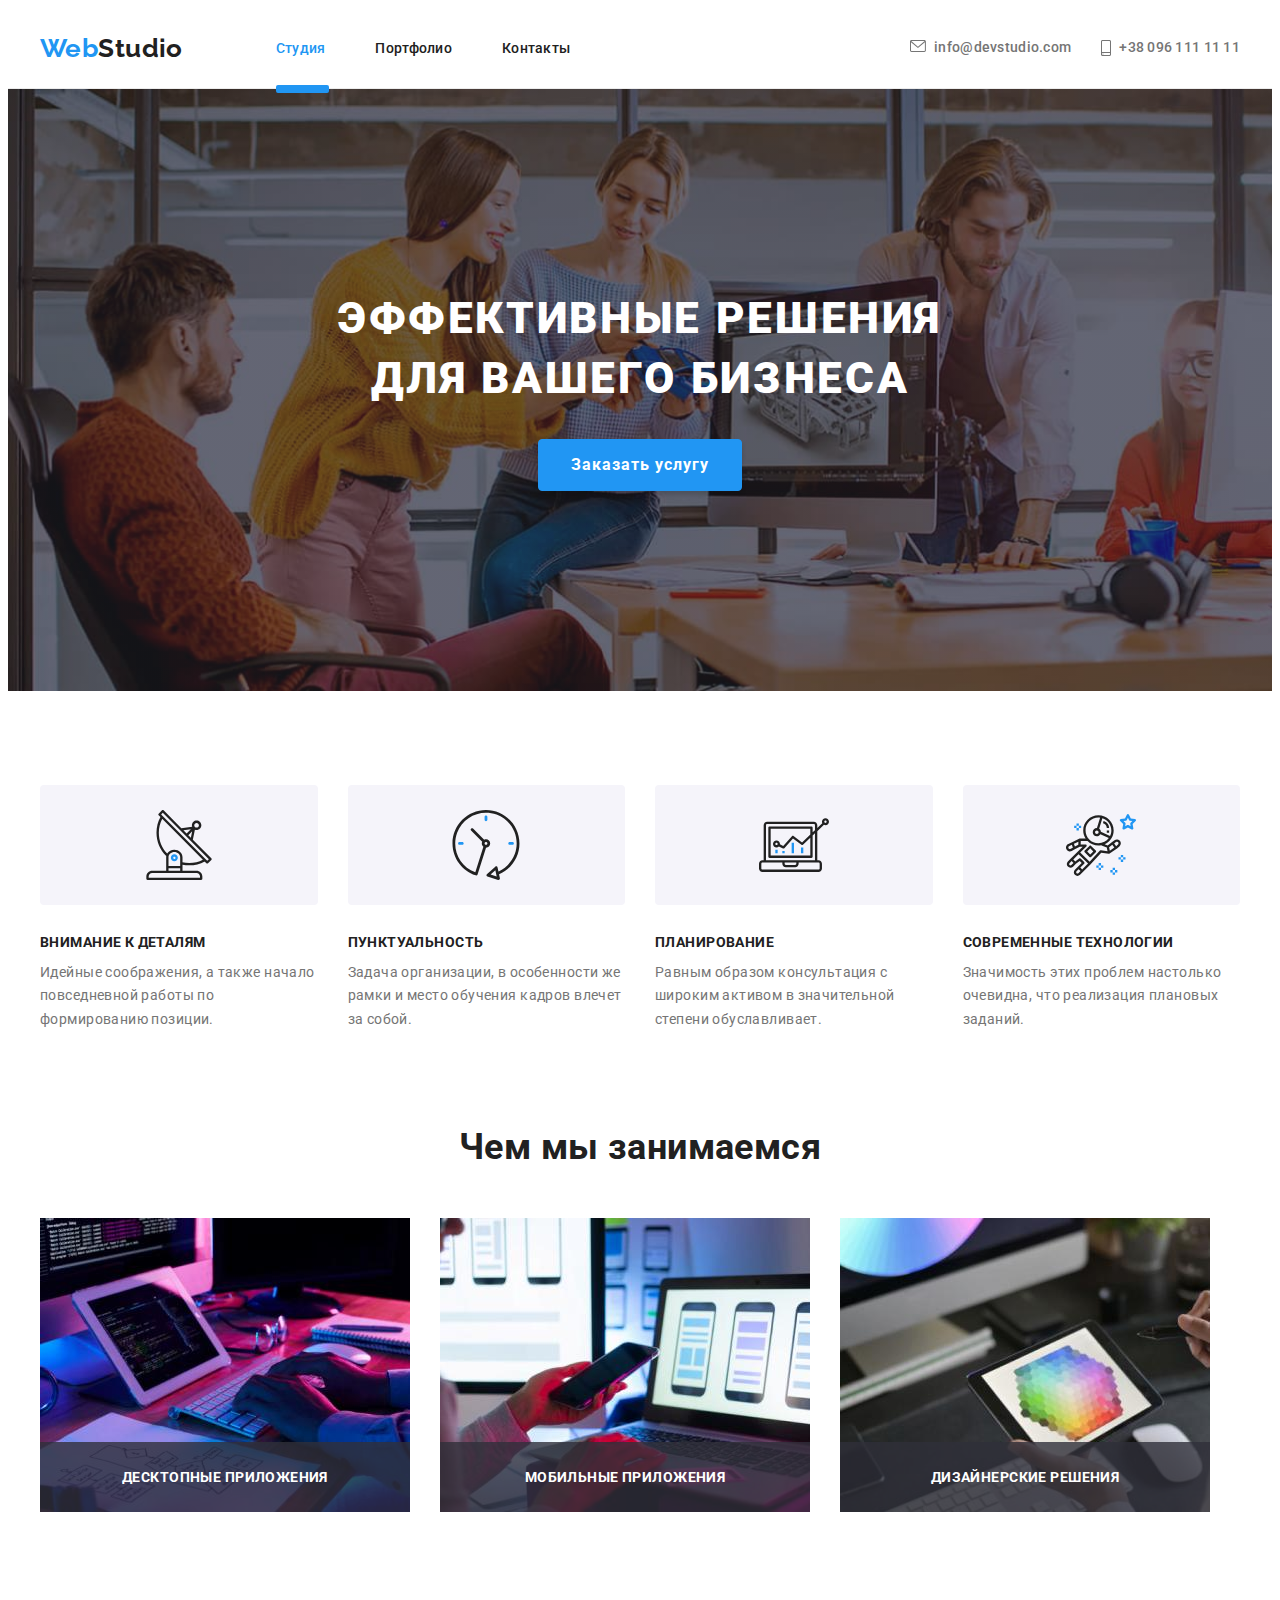
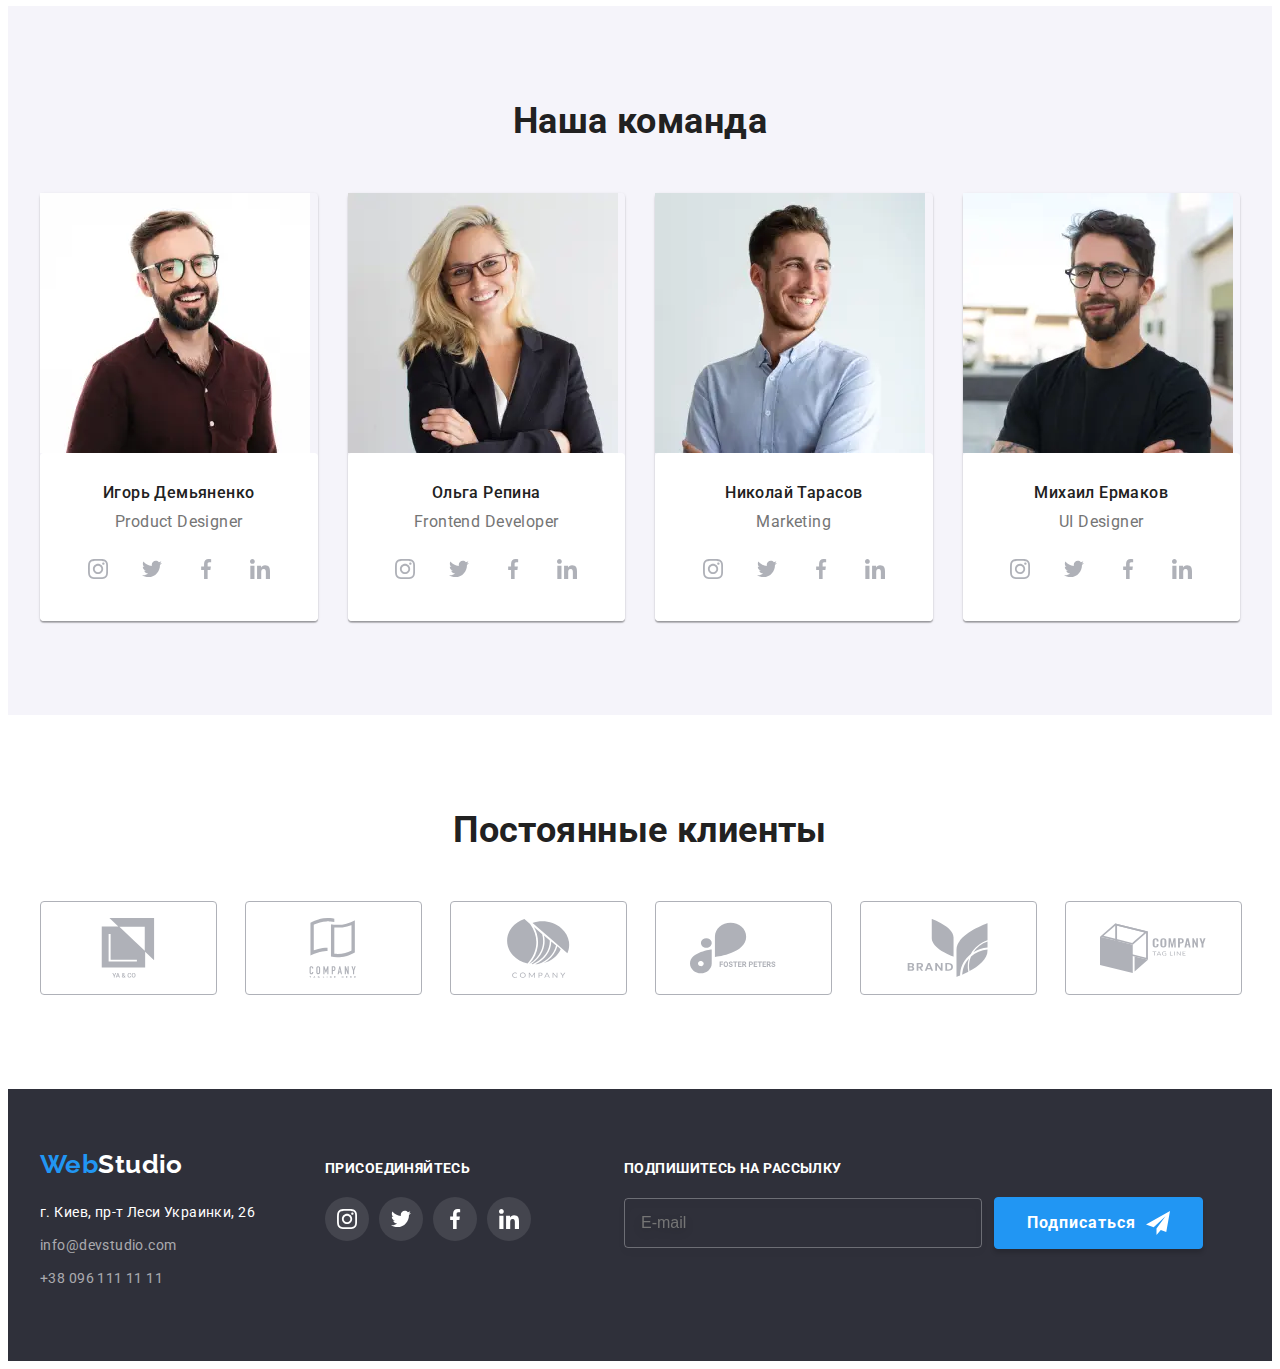
==== commit b7fe0ffc: "version 1.4" ====
--- a/index.html
+++ b/index.html
@@ -82,25 +82,27 @@
                 <a href="" class="mobile-menu__link link">Контакты</a>
               </li>
             </ul>
-            <a href="tel:+380961111111" class="link mobile-menu-phone"> +38 096 111 11 11</a>
-            <a href="mailto:info@devstudio.com" class="mobile-menu-mail link">
-              info@devstudio.com</a
-            >
-
-            <ul class="mobile-social">
-              <li class="mobile-social__item list">
-                <a href="" class="link mobile-social__link">Instagram</a>
-              </li>
-              <li class="mobile-social__item list">
-                <a href="" class="link mobile-social__link">Twitter</a>
-              </li>
-              <li class="mobile-social__item list">
-                <a href="" class="link mobile-social__link">Facebook</a>
-              </li>
-              <li class="mobile-social__item list">
-                <a href="" class="link mobile-social__link">LinkedIn</a>
-              </li>
-            </ul>
+            <div class="mobile-menu__contacts">
+              <a href="tel:+380961111111" class="link mobile-menu-phone"> +38 096 111 11 11</a>
+              <a href="mailto:info@devstudio.com" class="mobile-menu-mail link">
+                info@devstudio.com</a
+              >
+
+              <ul class="mobile-social">
+                <li class="mobile-social__item list">
+                  <a href="" class="link mobile-social__link">Instagram</a>
+                </li>
+                <li class="mobile-social__item list">
+                  <a href="" class="link mobile-social__link">Twitter</a>
+                </li>
+                <li class="mobile-social__item list">
+                  <a href="" class="link mobile-social__link">Facebook</a>
+                </li>
+                <li class="mobile-social__item list">
+                  <a href="" class="link mobile-social__link">LinkedIn</a>
+                </li>
+              </ul>
+            </div>
           </div>
         </div>
       </div>
--- a/css/main.min.css
+++ b/css/main.min.css
@@ -1,2 +1,2 @@
-:root{--bg-btn: #f5f4fa;--bg-dark: #2f303a;--accent-text-color: #2196f3;--header-text-color: #212121;--main-text-color: #757575;--lite-text-one: #ffffff;--lite-text-second: rgba(255, 255, 255, 0.6);--background-overlay: rgba(0, 0, 0, 0.2);--border-color: #eeeeee;--border-color-header: #ececec;--social-and-client: #afb1b8;--main-font-family: 'Roboto', sans-serif;--logo-font-family: 'Raleway', sans-serif}.visually-hidden{position:absolute;width:1px;height:1px;margin:-1px;padding:0;overflow:hidden;border:0;clip:rect(0 0 0 0)}.container{padding-left:15px;padding-right:15px;margin-left:auto;margin-right:auto}@media screen and (min-width: 480px){.container{width:480px}}@media screen and (min-width: 768px){.container{width:768px}}@media screen and (min-width: 1200px){.container{width:1200px}}body{font-family:'Roboto', sans-serif;color:var(--header-text-color);letter-spacing:0.03em;font-size:14px;background-color:var(--lite-text-one)}.list{list-style:none}.link{text-decoration:none}h1,h2,h3,h4,p{margin-top:0px;margin-bottom:0px}ul{margin-top:0px;margin-bottom:0px;padding-left:0px}img{display:block;max-width:100%;height:auto}.section{padding-top:60px;padding-bottom:60px}@media screen and (min-width: 1200px){.section{padding-top:94px;padding-bottom:94px}}.logo{font-family:var(--logo-font-family);font-style:normal;font-weight:700;font-size:26px;line-height:1.19;color:var(--header-text-color)}.logo__color{color:var(--accent-text-color)}.is-hidden{opacity:0;visibility:hidden;pointer-events:none}.overlay{position:fixed;top:0;left:0;width:100vw;padding:0 15px;height:100%;background-color:var(--background-overlay);transition:opacity 500ms cubic-bezier(0.4, 0, 0.2, 1);z-index:1}.modal{position:absolute;top:50%;left:50%;transform:translate(-50%, -50%);width:450px;height:609px;background-color:var(--lite-text-one);box-shadow:0px 1px 3px rgba(0,0,0,0.12),0px 1px 1px rgba(0,0,0,0.14),0px 2px 1px rgba(0,0,0,0.2);border-radius:4px;transform:translate()}@media screen and (max-width: 480px){.modal{width:calc(100% - 60px);min-width:290px;overflow:auto}}@media screen and (max-width: 380px){.modal{width:100%;min-width:320px}}@media screen and (min-width: 1200px){.modal{width:528px;height:581px}}.modal__close-icon{display:block;position:absolute;top:8px;right:8px;width:30px;height:30px}.modal__close-icon:hover,.modal__close-icon:focus{fill:var(--accent-text-color)}.modal-form{padding:40px;display:flex;flex-direction:column;align-items:flex-start}.modal-form__title{font-weight:700;font-size:20px;line-height:1.15;margin-bottom:12px;text-align:center}.modal-form__lable{display:block;text-align:start;width:100%;font-size:12px;line-height:1.17;letter-spacing:0.01em;margin-bottom:10px;color:var(--main-text-color)}.modal-form__input{width:100%;height:40px;margin-top:4px;padding-left:42px;border:1px solid rgba(33,33,33,0.2);box-sizing:border-box;border-radius:4px;outline:none}.modal-form__input:hover,.modal-form__input:focus{border:1px solid var(--accent-text-color)}.modal-form__message-lable{margin-bottom:20px}.modal-form__message{width:100%;height:120px;resize:none;padding:12px 16px}.modal-form__chekbox-area{margin-left:0px;display:flex;align-items:center;font-size:12px;line-height:1.17;color:var(--main-text-color);margin-bottom:30px}@media screen and (min-width: 1200px){.modal-form__chekbox-area{font-size:14px;line-height:1.71;margin-left:12px}}.modal-form__chekbox-link{color:var(--accent-text-color)}.modal-form__area{position:relative}.modal-form__icon{width:18px;height:18px;position:absolute;top:50%;left:12px;transform:translateY(-50%)}.modal-form__input:hover+.modal-form__icon,.modal-form__input:focus+.modal-form__icon{fill:var(--accent-text-color)}.modal-form__chek{display:inline-block;margin-right:7px;width:16px;height:15px;background-image:url(../images/svg/chek-square.svg)}.modal-form__chekbox:checked ~ .modal-form__chek{display:inline-block;background-image:url(../images/svg/check.svg)}.social{display:flex;width:206px;height:44px;margin:0 auto;justify-content:space-between;align-items:center}.social__icon{width:20px;height:20px}.social__link{display:flex;justify-content:center;align-items:center;border-radius:50%;width:44px;height:44px;fill:var(--social-and-client);transition:fill 250ms cubic-bezier(0.4, 0, 0.2, 1),background-color 250ms cubic-bezier(0.4, 0, 0.2, 1)}.social__link:hover,.social__link:focus{fill:var(--lite-text-one);background-color:var(--accent-text-color)}.hero__title{font-weight:900;font-size:26px;line-height:1.62;letter-spacing:0.06em;text-transform:uppercase;color:var(--lite-text-one);margin-bottom:30px}@media screen and (min-width: 1200px){.hero__title{font-size:44px;line-height:1.36}}.sections-title{font-weight:700;font-size:28px;line-height:1.18;text-align:center;margin-bottom:30px}@media screen and (min-width: 1200px){.sections-title{font-size:36px;line-height:1.17;margin-bottom:50px}}.main-nav{display:flex;align-items:center}.header-list__link,.contact-mail,.contact-phone{font-weight:500;line-height:1.14;letter-spacing:0.02em;color:var(--header-text-color);transition:color 250ms cubic-bezier(0.4, 0, 0.2, 1)}.contact-mail,.contact-phone{color:var(--main-text-color)}.header-list__link:hover,.header-list__link:focus,.contact-mail:hover,.contact-mail:focus,.contact-phone:hover,.contact-phone:focus{color:var(--accent-text-color)}.header-list{display:none}.header-contact{display:none}.header__container{display:flex;justify-content:space-between;align-items:center;position:relative;z-index:1}.header__burger-btn{padding:0;border:0;line-height:0;background-color:transparent;margin-top:10px;margin-bottom:10px}.header__burger-btn:hover{fill:var(--accent-text-color)}@media screen and (min-width: 768px){.header-contact{display:block}.header__burger-btn{display:none}.header-list{display:flex;margin-left:88px}.header{border-bottom:1px solid var(--border-color-header);height:80px;display:flex}.header-list__item{position:relative}.header-list__item:not(:last-child){margin-right:50px}.contact-mail{margin-left:auto;display:flex;align-items:baseline;margin-bottom:10px}.contact-mail__icon{width:16px;height:12px;fill:currentColor;margin-right:8px}.contact-phone{display:flex;align-items:center}.contact-phone__icon{width:10px;height:16px;fill:currentColor;margin-right:8px}.current{color:var(--accent-text-color)}.current::after{content:'';position:absolute;display:block;border:2px solid var(--accent-text-color);background-color:var(--accent-text-color);border-radius:2px;width:100%;height:4px;margin-top:29px}}@media screen and (min-width: 1200px){.header-contact{display:flex;align-items:center}.contact-mail{margin-bottom:0px;margin-right:30px}.header-list{margin-left:93px}}.mobile-menu{position:fixed;top:0;left:0;width:100%;height:100vh;z-index:10;background-color:var(--lite-text-one);transition:opacity 250ms cubic-bezier(0.4, 0, 0.2, 1)}@media screen and (max-width: 319px){.mobile-menu{min-width:320px;overflow:auto}}.mobile-menu__container{display:flex;flex-wrap:wrap;position:relative;padding:48px 15px;margin-left:auto;margin-right:auto}@media screen and (min-width: 480px){.mobile-menu__container{width:480px}}.mobile-menu__btn{position:absolute;top:10px;right:15px;padding:0;border:0;line-height:0;background-color:transparent}.mobile-menu__btn:hover{fill:var(--accent-text-color)}.mobile-menu__nav-list{margin-left:15px;margin-bottom:306px}.mobile-menu__link{font-weight:500;font-size:40px;line-height:1.18;letter-spacing:0.02em;color:var(--header-text-color)}.mobile-menu__link:hover{border:1px solid #000000;text-shadow:0px 4px 4px rgba(0,0,0,0.25)}.mobile-menu__nav-item:not(:last-child){margin-bottom:32px}.mobile-menu-phone{font-weight:500;font-size:34px;line-height:1.18;letter-spacing:0.02em;color:var(--accent-text-color);margin-bottom:32px;margin-left:15px}.mobile-menu-mail{font-weight:500;font-size:24px;line-height:1.17;letter-spacing:0.02em;color:var(--main-text-color);margin-bottom:64px;margin-left:15px}.mobile-social{display:flex;margin-left:15px}.mobile-social__item{font-size:18px;line-height:1.22px;font-weight:500;letter-spacing:0.02em}.mobile-social__item:not(:last-child):after{content:"";width:0px;height:22px;margin:0 10px;border:1px solid rgba(33,33,33,0.2)}.mobile-social__link{color:var(--accent-text-color)}.mobile-menu__link-current{color:var(--accent-text-color)}.hero{background-color:var(--bg-dark);text-align:center}.hero__container{max-width:768px;height:auto;margin:0 auto;background-image:linear-gradient(rgba(47,48,58,0.4), rgba(47,48,58,0.4)),url("../images/bg/header-img-mobile.jpg");background-size:cover;padding-top:118px;padding-bottom:118px}@media (min-device-pixel-ratio: 2), (min-resolution: 192dpi), (min-resolution: 2dppx){.hero__container{background-image:linear-gradient(rgba(47,48,58,0.4), rgba(47,48,58,0.4)),url("../images/bg/header-img-mobile@2x.jpg")}}@media screen and (min-width: 768px){.hero__container{max-width:1200px;background-image:linear-gradient(rgba(47,48,58,0.4), rgba(47,48,58,0.4)),url("../images/bg/header-img-tablet.jpg")}}@media screen and (min-width: 768px) and (min-device-pixel-ratio: 2), screen and (min-width: 768px) and (min-resolution: 192dpi), screen and (min-width: 768px) and (min-resolution: 2dppx){.hero__container{background-image:linear-gradient(rgba(47,48,58,0.4), rgba(47,48,58,0.4)),url("../images/bg/header-img-tablet@2x.jpg")}}@media screen and (min-width: 1200px){.hero__container{max-width:1600px;padding-top:200px;padding-bottom:200px;background-image:linear-gradient(rgba(47,48,58,0.4), rgba(47,48,58,0.4)),url("../images/bg/header-img-desktop.jpg")}}@media screen and (min-width: 1200px) and (min-device-pixel-ratio: 2), screen and (min-width: 1200px) and (min-resolution: 192dpi), screen and (min-width: 1200px) and (min-resolution: 2dppx){.hero__container{background-image:linear-gradient(rgba(47,48,58,0.4), rgba(47,48,58,0.4)),url("../images/bg/header-img-desktop@2x.jpg")}}.modal-btn{box-sizing:border-box;min-width:200px;min-height:50px;font-family:inherit;font-weight:700;font-size:16px;line-height:1.87;letter-spacing:0.06em;color:var(--lite-text-one);background-color:var(--accent-text-color);cursor:pointer;margin-left:auto;margin-right:auto;padding:10px 32px;border:1px solid var(--accent-text-color);box-shadow:0px 4px 4px rgba(0,0,0,0.15);border-radius:4px;transition:transform 500ms cubic-bezier(0.4, 0, 0.2, 1)}.modal-btn:hover,.modal-btn:focus{transform:scale(1.05)}.features__item{flex-basis:100%}.features__item:not(:last-child){margin-bottom:30px}@media screen and (min-width: 768px){.features__item:not(:last-child){margin-bottom:15px}}@media screen and (min-width: 768px){.features{display:flex;flex-wrap:wrap;margin:-15px}.features__item.features__item_position{flex-basis:calc((100% - 60px) / 2);margin:15px}}@media screen and (min-width: 1200px){.features__item.features__item_position{flex-basis:calc((100% - 120px) / 4)}}.features__icon-container{width:100%;height:120px;margin-bottom:30px;display:flex;justify-content:center;align-items:center;background-color:var(--bg-btn);border-radius:4px}.features__icon{max-width:70px;height:70px}.features__title{text-align:center;font-weight:700;font-size:14px;line-height:1.14;text-transform:uppercase;margin-bottom:10px}@media screen and (min-width: 768px){.features__title{text-align:start}}.features__text{font-weight:400;line-height:1.71;color:var(--main-text-color)}.preview-section{display:none}@media screen and (min-width: 1200px){.preview-section{display:flex}}.preview-list{display:flex}.preview-card{position:relative;display:flex}.preview-card:not(:last-child){margin-right:30px}.preview-card__description{position:absolute;display:flex;text-transform:uppercase;background:rgba(47,48,58,0.8);color:var(--lite-text-one);font-weight:700;line-height:1.14px;letter-spacing:0.03em;align-items:center;justify-content:center;width:100%;height:70px;bottom:0px}.team-section{background-color:var(--bg-btn)}.team-list{display:flex;flex-wrap:wrap;margin:-15px}.team{box-shadow:0px 2px 1px rgba(0,0,0,0.2),0px 1px 1px rgba(0,0,0,0.14),0px 1px 3px rgba(0,0,0,0.12);border-radius:4px;width:100%;margin:15px}@media screen and (min-width: 768px){.team{width:calc((100% - 60px) / 2)}}@media screen and (min-width: 1200px){.team{width:calc((100% - 120px) / 4)}}.team__description{background-color:var(--lite-text-one);padding-top:30px;padding-bottom:30px;border-bottom-left-radius:1px solid transparent;border-bottom-right-radius:1px solid transparent;border-radius:4px}.team__unit{font-weight:500;font-size:16px;line-height:1.19;text-align:center;margin-bottom:10px}.team__position{font-weight:400;font-size:16px;line-height:1.19;text-align:center;color:var(--main-text-color);margin-bottom:16px}.client{width:calc((100% - 60px) / 2);margin:15px}@media screen and (min-width: 768px){.client{width:calc((100% - 90px) / 3)}}@media screen and (min-width: 1200px){.client{width:calc((100% - 180px) / 6)}}.client-list{display:flex;flex-wrap:wrap;margin:-15px}.client__link{display:flex;justify-content:center;align-items:center;width:100%;height:92px;border:1px solid var(--social-and-client);border-radius:4px;fill:var(--social-and-client);transition:fill 250ms cubic-bezier(0.4, 0, 0.2, 1),border-color 250ms cubic-bezier(0.4, 0, 0.2, 1)}.client__link:hover,.client__link:focus{fill:var(--accent-text-color);border-color:var(--accent-text-color)}.client__item{width:106px;height:60px}.footer{background-color:var(--bg-dark);color:var(--lite-text-one);font-weight:400;line-height:1.71;padding-top:60px;padding-bottom:60px}.address{font-style:normal;margin-bottom:8px;margin-top:20px}@media screen and (min-width: 1200px){.address{margin-bottom:9px}}.footer_logo{color:var(--lite-text-one)}.footer-list__contact{color:var(--lite-text-second)}.footer-list__contact:hover,.footer-list__contact:focus{color:var(--accent-text-color)}.footer-contacts{text-align:center;margin-bottom:60px}@media screen and (min-width: 768px){.footer-contacts{margin-left:76px}}@media screen and (min-width: 1200px){.footer-contacts{margin-bottom:0px;margin-left:0px;flex-shrink:0;text-align:start}}.footer__container{display:flex;flex-direction:column;align-items:center}@media screen and (min-width: 768px){.footer__container{flex-direction:row;flex-wrap:wrap;align-items:baseline}}@media screen and (min-width: 1200px){.footer__container{flex-wrap:nowrap}}.footer-list .list:not(:last-child){margin-bottom:8px}@media screen and (min-width: 1200px){.footer-list .list:not(:last-child){margin-bottom:9px}}.footer-social{display:flex;flex-direction:column;align-items:center;margin-bottom:60px}@media screen and (min-width: 768px){.footer-social{margin-right:89px;margin-left:auto}}@media screen and (min-width: 1200px){.footer-social{margin-right:93px;margin-left:70px}}.footer-social__title{font-size:14px;font-weight:700;line-height:1.14;text-transform:uppercase;margin-bottom:20px}.social__link_footer{fill:var(--lite-text-one);background-color:rgba(255,255,255,0.1);transition:background-color 250ms cubic-bezier(0.4, 0, 0.2, 1)}.footer-form{width:100%}.footer-form__title{display:block;text-align:center;margin-bottom:20px;font-weight:700;font-size:14px;line-height:1.14;text-transform:uppercase;color:var(--lite-text-one)}@media screen and (min-width: 1200px){.footer-form__title{text-align:start}}.footer-form__input-btn{display:flex;flex-direction:column;align-items:center}@media screen and (min-width: 1200px){.footer-form__input-btn{flex-direction:row;align-items:center}}.footer-form__input{font-size:16px;line-height:1.25;color:rgba(255,255,255,0.6);padding-left:16px;width:100%;height:50px;background-color:transparent;border:1px solid rgba(255,255,255,0.3);box-sizing:border-box;filter:drop-shadow(0px 4px 4px rgba(0,0,0,0.15));border-radius:4px;outline:none;margin-bottom:20px}@media screen and (min-width: 768px){.footer-form__input{width:450px}}@media screen and (min-width: 1200px){.footer-form__input{margin-bottom:0px;width:358px}}.footer-form__input:hover,.footer-form__input:focus{border:1px solid var(--accent-text-color)}.footer-form__btn{margin-left:12px}.footer-btn{display:flex;align-items:center;box-sizing:border-box;min-width:200px;min-height:50px;font-family:inherit;font-weight:700;font-size:16px;line-height:1.88;letter-spacing:0.06em;color:var(--lite-text-one);background-color:var(--accent-text-color);cursor:pointer;padding:10px 32px;border:1px solid var(--accent-text-color);box-shadow:0px 4px 4px rgba(0,0,0,0.15);border-radius:4px;transition:transform 500ms cubic-bezier(0.4, 0, 0.2, 1)}.footer-btn:hover,.footer-btn:focus{transform:scale(1.05)}.footer-btn__icon-send{width:24px;height:24px;margin-left:10px}.btn-select{font-family:inherit;font-weight:500;font-size:16px;line-height:1.62;text-align:center;color:var(--header-text-color);background-color:var(--bg-btn);cursor:pointer;border:1px solid transparent;border-radius:4px;padding:6px 22px;transition-property:background-color;transition-duration:250ms;transition-timing-function:cubic-bezier(0.4, 0, 0.2, 1)}.btn-select:hover,.btn-select:focus{color:var(--lite-text-one);background-color:var(--accent-text-color);box-shadow:0px 3px 1px rgba(0,0,0,0.1),0px 1px 2px rgba(0,0,0,0.08),0px 2px 2px rgba(0,0,0,0.12)}.btn-select-list{display:flex;flex-wrap:wrap;justify-content:flex-start;margin:-8px -4px}@media screen and (min-width: 768px){.btn-select-list{margin:0 -4px;justify-content:center}}.container__btn-select{margin-bottom:40px}@media screen and (min-width: 768px){.container__btn-select{margin-bottom:30px}}@media screen and (min-width: 1200px){.container__btn-select{margin-bottom:50px}}.btn-select-list__item{margin:8px 4px}@media screen and (min-width: 768px){.btn-select-list__item{margin:0 4px}}.examples-list{display:flex;position:relative;flex-wrap:wrap;margin:-15px}.examples-card{flex-basis:100%;margin:15px}@media screen and (min-width: 768px){.examples-card{flex-basis:calc((100% - 60px) / 2);margin:15px}}@media screen and (min-width: 1200px){.examples-card{flex-basis:calc((100% - 90px) / 3);margin:15px}}.examples-card__title{font-weight:700;font-size:18px;line-height:2;letter-spacing:0.06em}.examples-card__subtitle{font-weight:400;font-size:16px;line-height:1.87;color:var(--main-text-color)}.examples-card__link{display:block;color:var(--header-text-color)}.examples-card__link:hover,.examples-card__link:focus{box-shadow:0px 1px 1px rgba(0,0,0,0.12),0px 4px 4px rgba(0,0,0,0.06),1px 4px 6px rgba(0,0,0,0.16)}.examples-card__description{padding-top:20px;padding-bottom:20px;padding-left:24px;padding-right:24px;border:1px solid var(--border-color)}.backdrop{position:relative;overflow:hidden}.backdrop__text{position:absolute;top:0;display:flex;justify-content:center;align-items:center;padding:0 24px;width:100%;height:100%;background-color:rgba(33,150,243,0.9);color:var(--lite-text-one);font-size:18px;line-height:1.56em;transform:translateY(100%);transition:transform 250ms cubic-bezier(0.4, 0, 0.2, 1)}.examples-card__link:hover .backdrop__text,.examples-card__link:focus .backdrop__text{transform:translateY(0)}
+:root{--bg-btn: #f5f4fa;--bg-dark: #2f303a;--accent-text-color: #2196f3;--header-text-color: #212121;--main-text-color: #757575;--lite-text-one: #ffffff;--lite-text-second: rgba(255, 255, 255, 0.6);--background-overlay: rgba(0, 0, 0, 0.2);--border-color: #eeeeee;--border-color-header: #ececec;--social-and-client: #afb1b8;--main-font-family: 'Roboto', sans-serif;--logo-font-family: 'Raleway', sans-serif}.visually-hidden{position:absolute;width:1px;height:1px;margin:-1px;padding:0;overflow:hidden;border:0;clip:rect(0 0 0 0)}.container{padding-left:15px;padding-right:15px;margin-left:auto;margin-right:auto}@media screen and (min-width: 480px){.container{width:480px}}@media screen and (min-width: 768px){.container{width:768px}}@media screen and (min-width: 1200px){.container{width:1200px}}body{font-family:'Roboto', sans-serif;color:var(--header-text-color);letter-spacing:0.03em;font-size:14px;background-color:var(--lite-text-one)}.list{list-style:none}.link{text-decoration:none}h1,h2,h3,h4,p{margin-top:0px;margin-bottom:0px}ul{margin-top:0px;margin-bottom:0px;padding-left:0px}img{display:block;max-width:100%;height:auto}.section{padding-top:60px;padding-bottom:60px}@media screen and (min-width: 1200px){.section{padding-top:94px;padding-bottom:94px}}.logo{font-family:var(--logo-font-family);font-style:normal;font-weight:700;font-size:26px;line-height:1.19;color:var(--header-text-color)}.logo__color{color:var(--accent-text-color)}.is-hidden{opacity:0;visibility:hidden;pointer-events:none}.overlay{position:fixed;top:0;left:0;width:100vw;padding:0 15px;height:100%;background-color:var(--background-overlay);transition:opacity 500ms cubic-bezier(0.4, 0, 0.2, 1);z-index:1}.modal{position:absolute;top:50%;left:50%;transform:translate(-50%, -50%);width:450px;height:609px;background-color:var(--lite-text-one);box-shadow:0px 1px 3px rgba(0,0,0,0.12),0px 1px 1px rgba(0,0,0,0.14),0px 2px 1px rgba(0,0,0,0.2);border-radius:4px;transform:translate()}@media screen and (max-width: 480px){.modal{width:calc(100% - 60px);min-width:290px}}@media screen and (max-width: 380px){.modal{width:100%;min-width:320px}}@media screen and (min-width: 1200px){.modal{width:528px;height:581px}}.modal__close-icon{display:block;position:absolute;top:8px;right:8px;width:30px;height:30px}.modal__close-icon:hover,.modal__close-icon:focus{fill:var(--accent-text-color)}.modal-form{padding:40px;display:flex;flex-direction:column;align-items:flex-start}.modal-form__title{font-weight:700;font-size:20px;line-height:1.15;margin-bottom:12px;text-align:center}.modal-form__lable{display:block;text-align:start;width:100%;font-size:12px;line-height:1.17;letter-spacing:0.01em;margin-bottom:10px;color:var(--main-text-color)}.modal-form__input{width:100%;height:40px;margin-top:4px;padding-left:42px;border:1px solid rgba(33,33,33,0.2);box-sizing:border-box;border-radius:4px;outline:none}.modal-form__input:hover,.modal-form__input:focus{border:1px solid var(--accent-text-color)}.modal-form__message-lable{margin-bottom:20px}.modal-form__message{width:100%;height:120px;resize:none;padding:12px 16px}.modal-form__chekbox-area{margin-left:0px;display:flex;align-items:center;font-size:12px;line-height:1.17;color:var(--main-text-color);margin-bottom:30px}@media screen and (min-width: 1200px){.modal-form__chekbox-area{font-size:14px;line-height:1.71;margin-left:12px}}.modal-form__chekbox-link{color:var(--accent-text-color)}.modal-form__area{position:relative}.modal-form__icon{width:18px;height:18px;position:absolute;top:50%;left:12px;transform:translateY(-50%)}.modal-form__input:hover+.modal-form__icon,.modal-form__input:focus+.modal-form__icon{fill:var(--accent-text-color)}.modal-form__chek{display:inline-block;margin-right:7px;width:16px;height:15px;background-image:url(../images/svg/chek-square.svg)}.modal-form__chekbox:checked ~ .modal-form__chek{display:inline-block;background-image:url(../images/svg/check.svg)}.social{display:flex;width:206px;height:44px;margin:0 auto;justify-content:space-between;align-items:center}.social__icon{width:20px;height:20px}.social__link{display:flex;justify-content:center;align-items:center;border-radius:50%;width:44px;height:44px;fill:var(--social-and-client);transition:fill 250ms cubic-bezier(0.4, 0, 0.2, 1),background-color 250ms cubic-bezier(0.4, 0, 0.2, 1)}.social__link:hover,.social__link:focus{fill:var(--lite-text-one);background-color:var(--accent-text-color)}.hero__title{font-weight:900;font-size:26px;line-height:1.62;letter-spacing:0.06em;text-transform:uppercase;color:var(--lite-text-one);margin-bottom:30px}@media screen and (min-width: 1200px){.hero__title{font-size:44px;line-height:1.36}}.sections-title{font-weight:700;font-size:28px;line-height:1.18;text-align:center;margin-bottom:30px}@media screen and (min-width: 1200px){.sections-title{font-size:36px;line-height:1.17;margin-bottom:50px}}.main-nav{display:flex;align-items:center}.header-list__link,.contact-mail,.contact-phone{font-weight:500;line-height:1.14;letter-spacing:0.02em;color:var(--header-text-color);transition:color 250ms cubic-bezier(0.4, 0, 0.2, 1)}.contact-mail,.contact-phone{color:var(--main-text-color)}.header-list__link:hover,.header-list__link:focus,.contact-mail:hover,.contact-mail:focus,.contact-phone:hover,.contact-phone:focus{color:var(--accent-text-color)}.header{border-bottom:1px solid var(--border-color-header);height:60px}.header-list{display:none}.header-contact{display:none}.header__container{display:flex;justify-content:space-between;align-items:center;position:relative;z-index:1}.header__burger-btn{padding:0;border:0;line-height:0;background-color:transparent;margin-top:10px;margin-bottom:10px}.header__burger-btn:hover{fill:var(--accent-text-color)}@media screen and (min-width: 768px){.header-contact{display:block}.header__burger-btn{display:none}.header-list{display:flex;margin-left:88px}.header{display:flex;height:80px}.header-list__item{position:relative}.header-list__item:not(:last-child){margin-right:50px}.contact-mail{margin-left:auto;display:flex;align-items:baseline;margin-bottom:10px}.contact-mail__icon{width:16px;height:12px;fill:currentColor;margin-right:8px}.contact-phone{display:flex;align-items:center}.contact-phone__icon{width:10px;height:16px;fill:currentColor;margin-right:8px}.current{color:var(--accent-text-color)}.current::after{content:'';position:absolute;display:block;border:2px solid var(--accent-text-color);background-color:var(--accent-text-color);border-radius:2px;width:100%;height:4px;margin-top:29px}}@media screen and (min-width: 1200px){.header-contact{display:flex;align-items:center}.contact-mail{margin-bottom:0px;margin-right:30px}.header-list{margin-left:93px}}.mobile-menu{position:fixed;top:0;left:0;width:100%;height:100vh;z-index:10;background-color:var(--lite-text-one);transition:opacity 250ms cubic-bezier(0.4, 0, 0.2, 1)}@media screen and (max-width: 319px){.mobile-menu{min-width:320px;overflow:auto}}.mobile-menu__container{display:flex;justify-content:space-between;height:100%;flex-wrap:wrap;position:relative;padding:48px 15px;margin-left:auto;margin-right:auto}@media screen and (min-width: 480px){.mobile-menu__container{width:480px}}.mobile-menu__contacts{flex-basis:100%;display:flex;flex-direction:column;margin-top:auto;margin-left:15px}.mobile-menu__btn{position:absolute;top:10px;right:15px;padding:0;border:0;line-height:0;background-color:transparent}.mobile-menu__btn:hover{fill:var(--accent-text-color)}.mobile-menu__nav-list{margin-left:15px}.mobile-menu__link{font-weight:500;font-size:40px;line-height:1.18;letter-spacing:0.02em;margin-bottom:48px;color:var(--header-text-color)}.mobile-menu__link:hover{border:1px solid #000000;text-shadow:0px 4px 4px rgba(0,0,0,0.25)}.mobile-menu__nav-item:not(:last-child){margin-bottom:32px}.mobile-menu-phone{font-weight:500;font-size:34px;line-height:1.18;letter-spacing:0.02em;color:var(--accent-text-color);margin-bottom:32px}.mobile-menu-mail{font-weight:500;font-size:24px;line-height:1.17;letter-spacing:0.02em;color:var(--main-text-color);margin-bottom:64px}.mobile-social{display:flex;flex-wrap:wrap}.mobile-social__item{font-size:18px;line-height:1.22;font-weight:500;letter-spacing:0.02em}.mobile-social__item:not(:last-child):after{content:"";width:0px;height:22px;margin:0 10px;border:1px solid rgba(33,33,33,0.2)}.mobile-social__link{color:var(--accent-text-color)}.mobile-menu__link-current{color:var(--accent-text-color)}.hero{background-color:var(--bg-dark);text-align:center}.hero__container{max-width:768px;height:auto;margin:0 auto;background-image:linear-gradient(rgba(47,48,58,0.4), rgba(47,48,58,0.4)),url("../images/bg/header-img-mobile.jpg");background-size:cover;padding-top:118px;padding-bottom:118px}@media (min-device-pixel-ratio: 2), (min-resolution: 192dpi), (min-resolution: 2dppx){.hero__container{background-image:linear-gradient(rgba(47,48,58,0.4), rgba(47,48,58,0.4)),url("../images/bg/header-img-mobile@2x.jpg")}}@media screen and (min-width: 768px){.hero__container{max-width:1200px;background-image:linear-gradient(rgba(47,48,58,0.4), rgba(47,48,58,0.4)),url("../images/bg/header-img-tablet.jpg")}}@media screen and (min-width: 768px) and (min-device-pixel-ratio: 2), screen and (min-width: 768px) and (min-resolution: 192dpi), screen and (min-width: 768px) and (min-resolution: 2dppx){.hero__container{background-image:linear-gradient(rgba(47,48,58,0.4), rgba(47,48,58,0.4)),url("../images/bg/header-img-tablet@2x.jpg")}}@media screen and (min-width: 1200px){.hero__container{max-width:1600px;padding-top:200px;padding-bottom:200px;background-image:linear-gradient(rgba(47,48,58,0.4), rgba(47,48,58,0.4)),url("../images/bg/header-img-desktop.jpg")}}@media screen and (min-width: 1200px) and (min-device-pixel-ratio: 2), screen and (min-width: 1200px) and (min-resolution: 192dpi), screen and (min-width: 1200px) and (min-resolution: 2dppx){.hero__container{background-image:linear-gradient(rgba(47,48,58,0.4), rgba(47,48,58,0.4)),url("../images/bg/header-img-desktop@2x.jpg")}}.modal-btn{box-sizing:border-box;min-width:200px;min-height:50px;font-family:inherit;font-weight:700;font-size:16px;line-height:1.87;letter-spacing:0.06em;color:var(--lite-text-one);background-color:var(--accent-text-color);cursor:pointer;margin-left:auto;margin-right:auto;padding:10px 32px;border:1px solid var(--accent-text-color);box-shadow:0px 4px 4px rgba(0,0,0,0.15);border-radius:4px;transition:transform 500ms cubic-bezier(0.4, 0, 0.2, 1)}.modal-btn:hover,.modal-btn:focus{transform:scale(1.05)}.features__item{flex-basis:100%}.features__item:not(:last-child){margin-bottom:30px}@media screen and (min-width: 768px){.features__item:not(:last-child){margin-bottom:15px}}@media screen and (min-width: 768px){.features{display:flex;flex-wrap:wrap;margin:-15px}.features__item.features__item_position{flex-basis:calc((100% - 60px) / 2);margin:15px}}@media screen and (min-width: 1200px){.features__item.features__item_position{flex-basis:calc((100% - 120px) / 4)}}.features__icon-container{width:100%;height:120px;margin-bottom:30px;display:flex;justify-content:center;align-items:center;background-color:var(--bg-btn);border-radius:4px}.features__icon{max-width:70px;height:70px}.features__title{text-align:center;font-weight:700;font-size:14px;line-height:1.14;text-transform:uppercase;margin-bottom:10px}@media screen and (min-width: 768px){.features__title{text-align:start}}.features__text{font-weight:400;line-height:1.71;color:var(--main-text-color)}.preview-section{padding-top:0px;display:none}@media screen and (min-width: 1200px){.preview-section{display:flex}}.preview-list{display:flex}.preview-card{position:relative;display:flex}.preview-card:not(:last-child){margin-right:30px}.preview-card__description{position:absolute;display:flex;text-transform:uppercase;background:rgba(47,48,58,0.8);color:var(--lite-text-one);font-weight:700;line-height:1.14px;letter-spacing:0.03em;align-items:center;justify-content:center;width:100%;height:70px;bottom:0px}.team-section{background-color:var(--bg-btn)}.team-list{display:flex;flex-wrap:wrap;margin:-15px}.team{box-shadow:0px 2px 1px rgba(0,0,0,0.2),0px 1px 1px rgba(0,0,0,0.14),0px 1px 3px rgba(0,0,0,0.12);border-radius:4px;width:100%;margin:15px}@media screen and (min-width: 768px){.team{width:calc((100% - 60px) / 2)}}@media screen and (min-width: 1200px){.team{width:calc((100% - 120px) / 4)}}.team__description{background-color:var(--lite-text-one);padding-top:30px;padding-bottom:30px;border-bottom-left-radius:1px solid transparent;border-bottom-right-radius:1px solid transparent;border-radius:4px}.team__unit{font-weight:500;font-size:16px;line-height:1.19;text-align:center;margin-bottom:10px}.team__position{font-weight:400;font-size:16px;line-height:1.19;text-align:center;color:var(--main-text-color);margin-bottom:16px}.client{width:calc((100% - 60px) / 2);margin:15px}@media screen and (min-width: 768px){.client{width:calc((100% - 90px) / 3)}}@media screen and (min-width: 1200px){.client{width:calc((100% - 180px) / 6)}}.client-list{display:flex;flex-wrap:wrap;margin:-15px}.client__link{display:flex;justify-content:center;align-items:center;width:100%;height:92px;border:1px solid var(--social-and-client);border-radius:4px;fill:var(--social-and-client);transition:fill 250ms cubic-bezier(0.4, 0, 0.2, 1),border-color 250ms cubic-bezier(0.4, 0, 0.2, 1)}.client__link:hover,.client__link:focus{fill:var(--accent-text-color);border-color:var(--accent-text-color)}.client__item{width:106px;height:60px}.footer{background-color:var(--bg-dark);color:var(--lite-text-one);font-weight:400;line-height:1.71;padding-top:60px;padding-bottom:60px}.address{font-style:normal;margin-bottom:8px;margin-top:20px}@media screen and (min-width: 1200px){.address{margin-bottom:9px}}.footer_logo{color:var(--lite-text-one)}.footer-list__contact{color:var(--lite-text-second)}.footer-list__contact:hover,.footer-list__contact:focus{color:var(--accent-text-color)}.footer-contacts{text-align:center;margin-bottom:60px}@media screen and (min-width: 768px){.footer-contacts{margin-left:76px}}@media screen and (min-width: 1200px){.footer-contacts{margin-bottom:0px;margin-left:0px;flex-shrink:0;text-align:start}}.footer__container{display:flex;flex-direction:column;align-items:center}@media screen and (min-width: 768px){.footer__container{flex-direction:row;flex-wrap:wrap;align-items:baseline}}@media screen and (min-width: 1200px){.footer__container{flex-wrap:nowrap}}.footer-list .list:not(:last-child){margin-bottom:8px}@media screen and (min-width: 1200px){.footer-list .list:not(:last-child){margin-bottom:9px}}.footer-social{display:flex;flex-direction:column;align-items:center;margin-bottom:60px}@media screen and (min-width: 768px){.footer-social{margin-right:89px;margin-left:auto}}@media screen and (min-width: 1200px){.footer-social{margin-right:93px;margin-left:70px;align-items:flex-start}}.footer-social__title{font-size:14px;font-weight:700;line-height:1.14;text-transform:uppercase;margin-bottom:20px}.social__link_footer{fill:var(--lite-text-one);background-color:rgba(255,255,255,0.1);transition:background-color 250ms cubic-bezier(0.4, 0, 0.2, 1)}.footer-form{width:100%}.footer-form__title{display:block;text-align:center;margin-bottom:20px;font-weight:700;font-size:14px;line-height:1.14;text-transform:uppercase;color:var(--lite-text-one)}@media screen and (min-width: 1200px){.footer-form__title{text-align:start}}.footer-form__input-btn{display:flex;flex-direction:column;align-items:center}@media screen and (min-width: 1200px){.footer-form__input-btn{flex-direction:row;align-items:center}}.footer-form__input{font-size:16px;line-height:1.25;color:rgba(255,255,255,0.6);padding-left:16px;width:100%;height:50px;background-color:transparent;border:1px solid rgba(255,255,255,0.3);box-sizing:border-box;filter:drop-shadow(0px 4px 4px rgba(0,0,0,0.15));border-radius:4px;outline:none;margin-bottom:20px}@media screen and (min-width: 768px){.footer-form__input{width:450px}}@media screen and (min-width: 1200px){.footer-form__input{margin-bottom:0px;width:358px}}.footer-form__input:hover,.footer-form__input:focus{border:1px solid var(--accent-text-color)}.footer-form__btn{margin-left:12px}.footer-btn{display:flex;align-items:center;box-sizing:border-box;min-width:200px;min-height:50px;font-family:inherit;font-weight:700;font-size:16px;line-height:1.88;letter-spacing:0.06em;color:var(--lite-text-one);background-color:var(--accent-text-color);cursor:pointer;padding:10px 32px;border:1px solid var(--accent-text-color);box-shadow:0px 4px 4px rgba(0,0,0,0.15);border-radius:4px;transition:transform 500ms cubic-bezier(0.4, 0, 0.2, 1)}.footer-btn:hover,.footer-btn:focus{transform:scale(1.05)}.footer-btn__icon-send{width:24px;height:24px;margin-left:10px}.btn-select{font-family:inherit;font-weight:500;font-size:16px;line-height:1.62;text-align:center;color:var(--header-text-color);background-color:var(--bg-btn);cursor:pointer;border:1px solid transparent;border-radius:4px;padding:6px 22px;transition-property:background-color;transition-duration:250ms;transition-timing-function:cubic-bezier(0.4, 0, 0.2, 1)}.btn-select:hover,.btn-select:focus{color:var(--lite-text-one);background-color:var(--accent-text-color);box-shadow:0px 3px 1px rgba(0,0,0,0.1),0px 1px 2px rgba(0,0,0,0.08),0px 2px 2px rgba(0,0,0,0.12)}.btn-select-list{display:flex;flex-wrap:wrap;justify-content:flex-start;margin:-8px -4px}@media screen and (min-width: 768px){.btn-select-list{margin:0 -4px;justify-content:center}}.container__btn-select{margin-bottom:40px}@media screen and (min-width: 768px){.container__btn-select{margin-bottom:30px}}@media screen and (min-width: 1200px){.container__btn-select{margin-bottom:50px}}.btn-select-list__item{margin:8px 4px}@media screen and (min-width: 768px){.btn-select-list__item{margin:0 4px}}.examples-list{display:flex;position:relative;flex-wrap:wrap;margin:-15px}.examples-card{flex-basis:100%;margin:15px}@media screen and (min-width: 768px){.examples-card{flex-basis:calc((100% - 60px) / 2);margin:15px}}@media screen and (min-width: 1200px){.examples-card{flex-basis:calc((100% - 90px) / 3);margin:15px}}.examples-card__title{font-weight:700;font-size:18px;line-height:2;letter-spacing:0.06em}.examples-card__subtitle{font-weight:400;font-size:16px;line-height:1.87;color:var(--main-text-color)}.examples-card__link{display:block;color:var(--header-text-color)}.examples-card__link:hover,.examples-card__link:focus{box-shadow:0px 1px 1px rgba(0,0,0,0.12),0px 4px 4px rgba(0,0,0,0.06),1px 4px 6px rgba(0,0,0,0.16)}.examples-card__description{padding-top:20px;padding-bottom:20px;padding-left:24px;padding-right:24px;border:1px solid var(--border-color)}.backdrop{position:relative;overflow:hidden}.backdrop__text{position:absolute;top:0;display:flex;justify-content:center;align-items:center;padding:0 24px;width:100%;height:100%;background-color:rgba(33,150,243,0.9);color:var(--lite-text-one);font-size:18px;line-height:1.56em;transform:translateY(100%);transition:transform 250ms cubic-bezier(0.4, 0, 0.2, 1)}.examples-card__link:hover .backdrop__text,.examples-card__link:focus .backdrop__text{transform:translateY(0)}
 /*# sourceMappingURL=main.min.css.map */